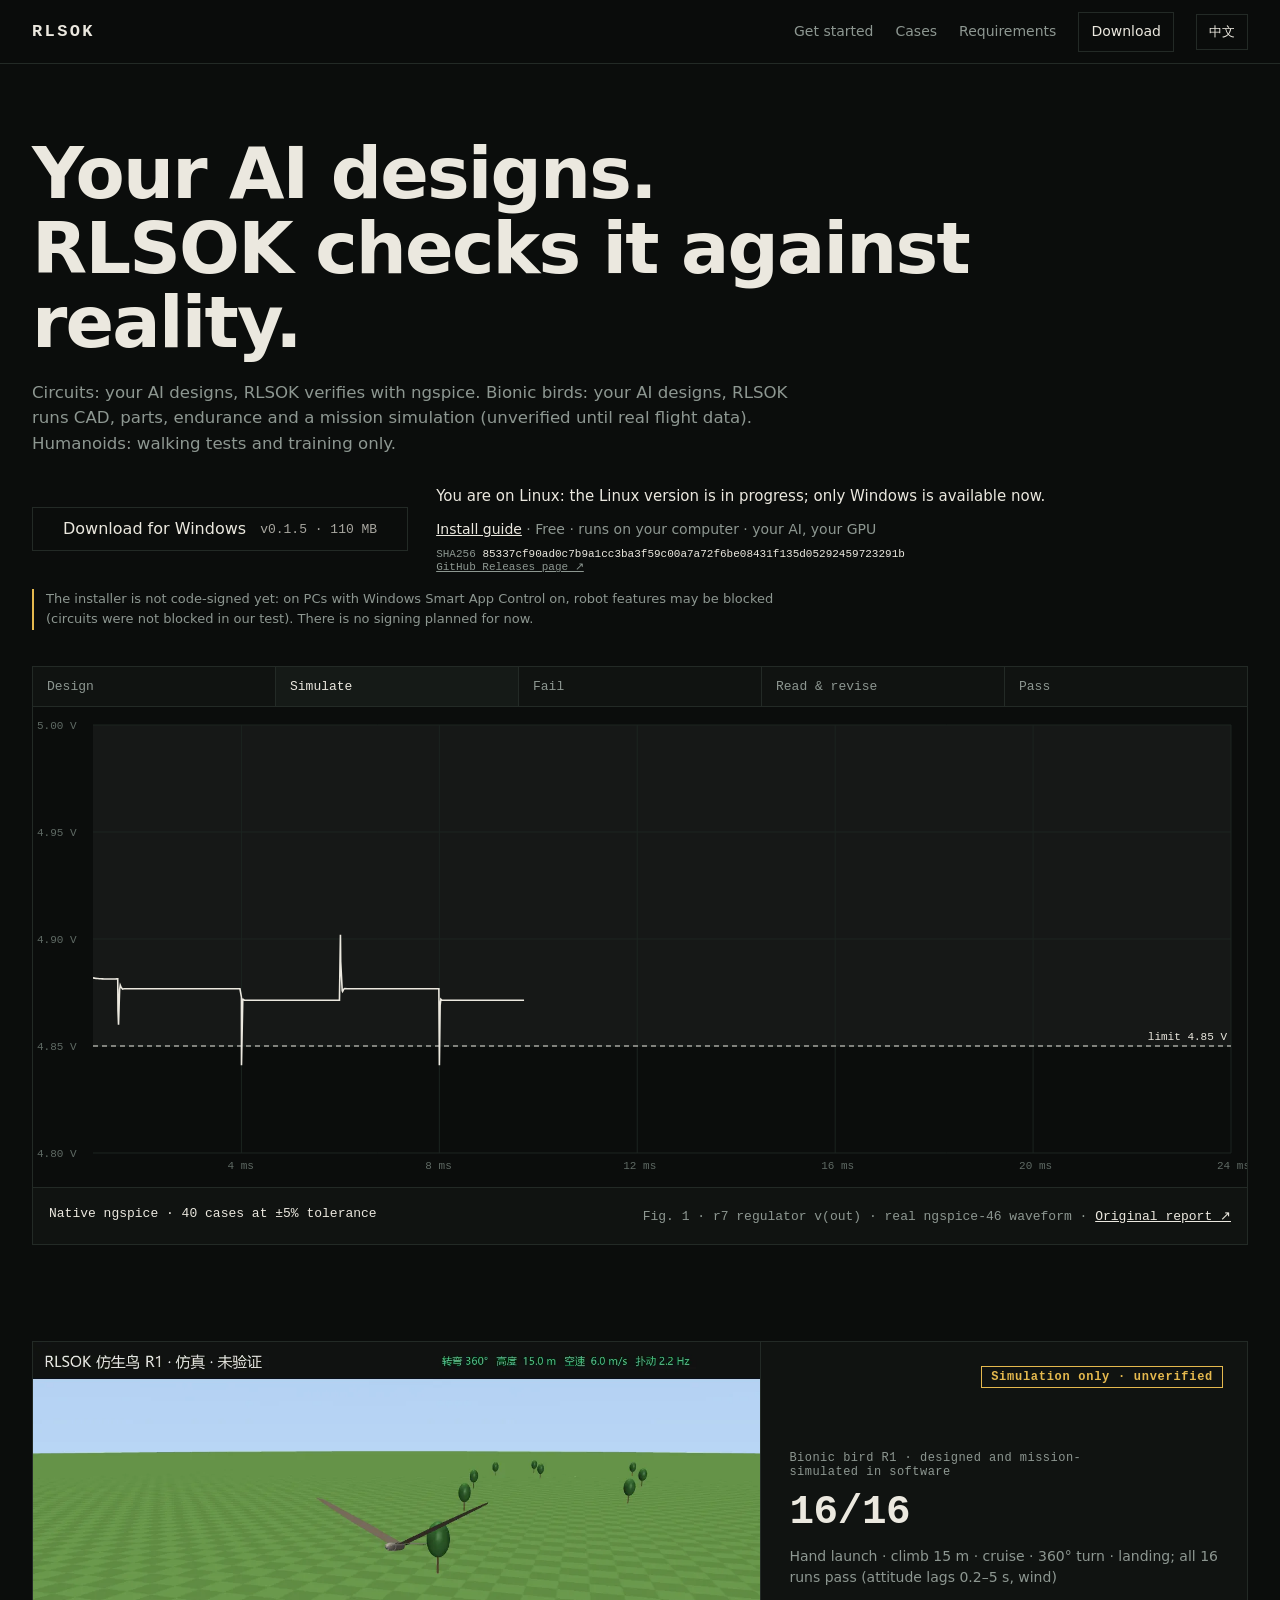
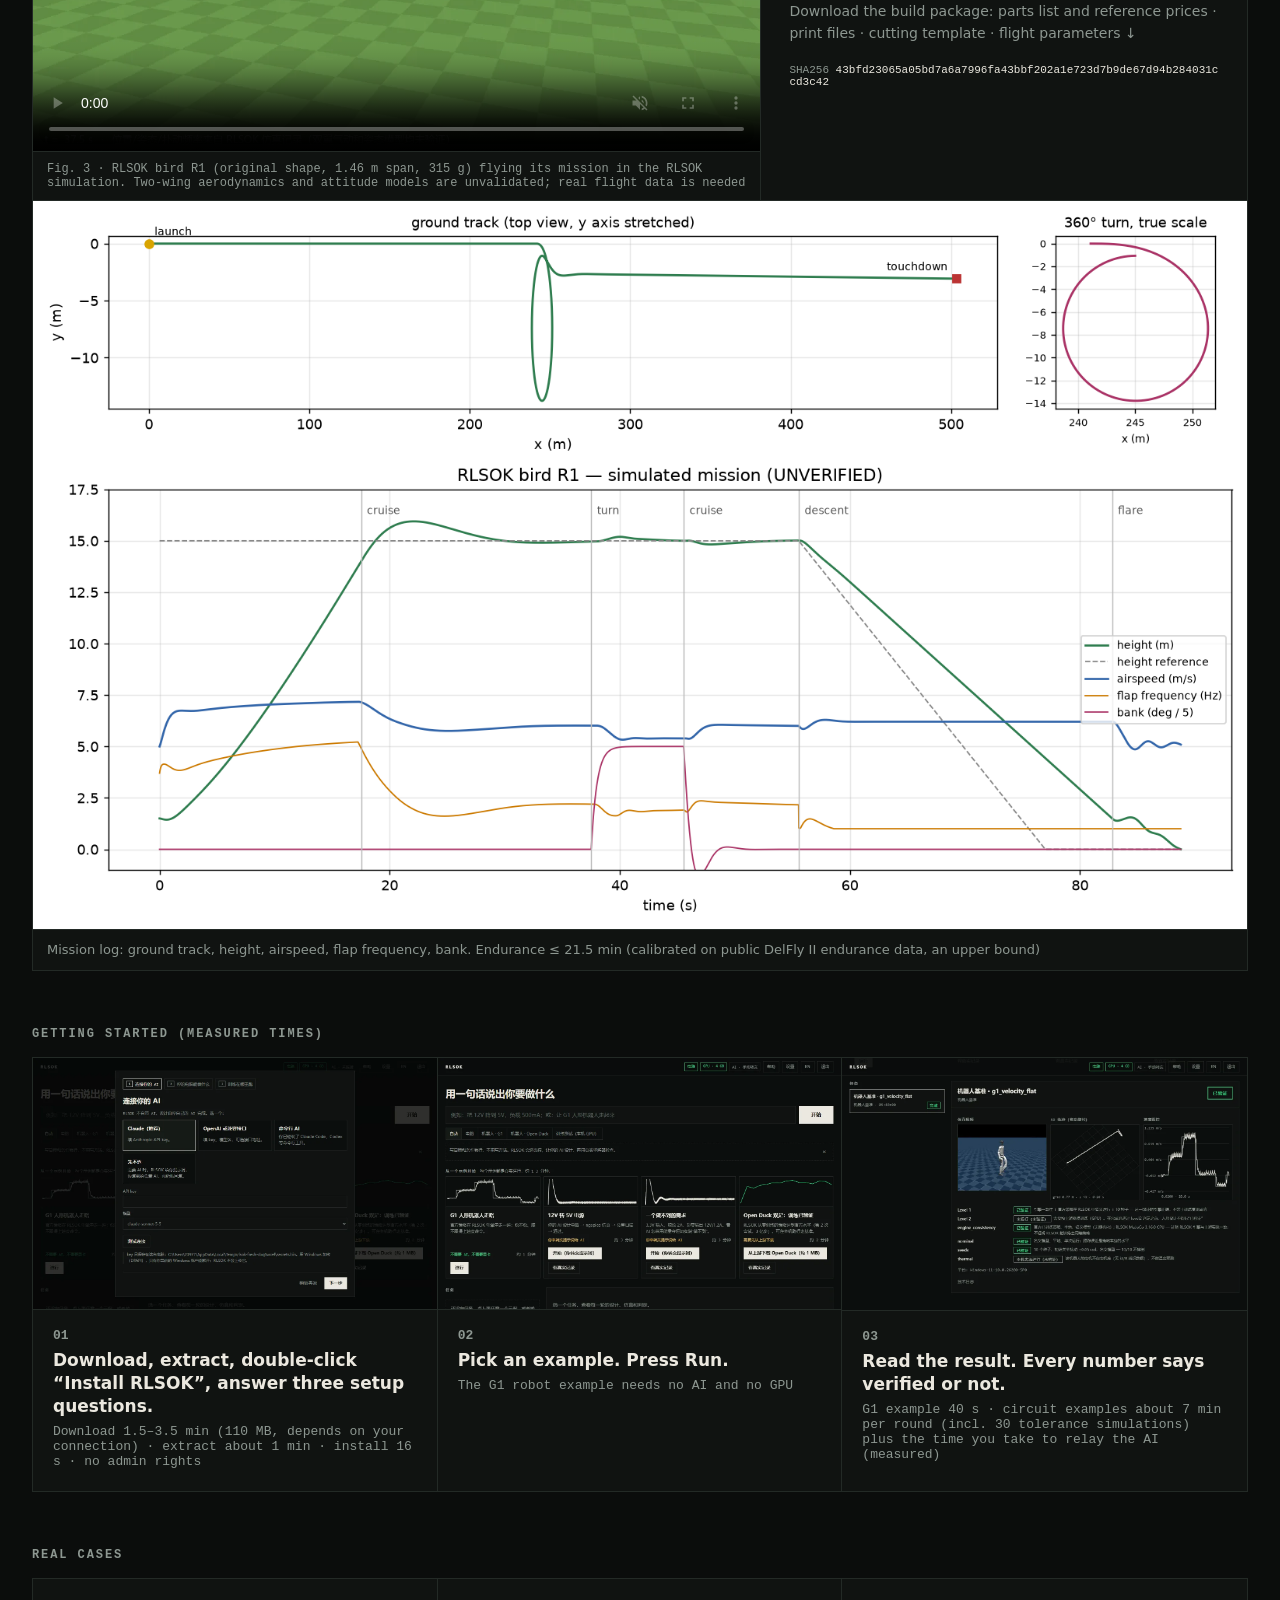
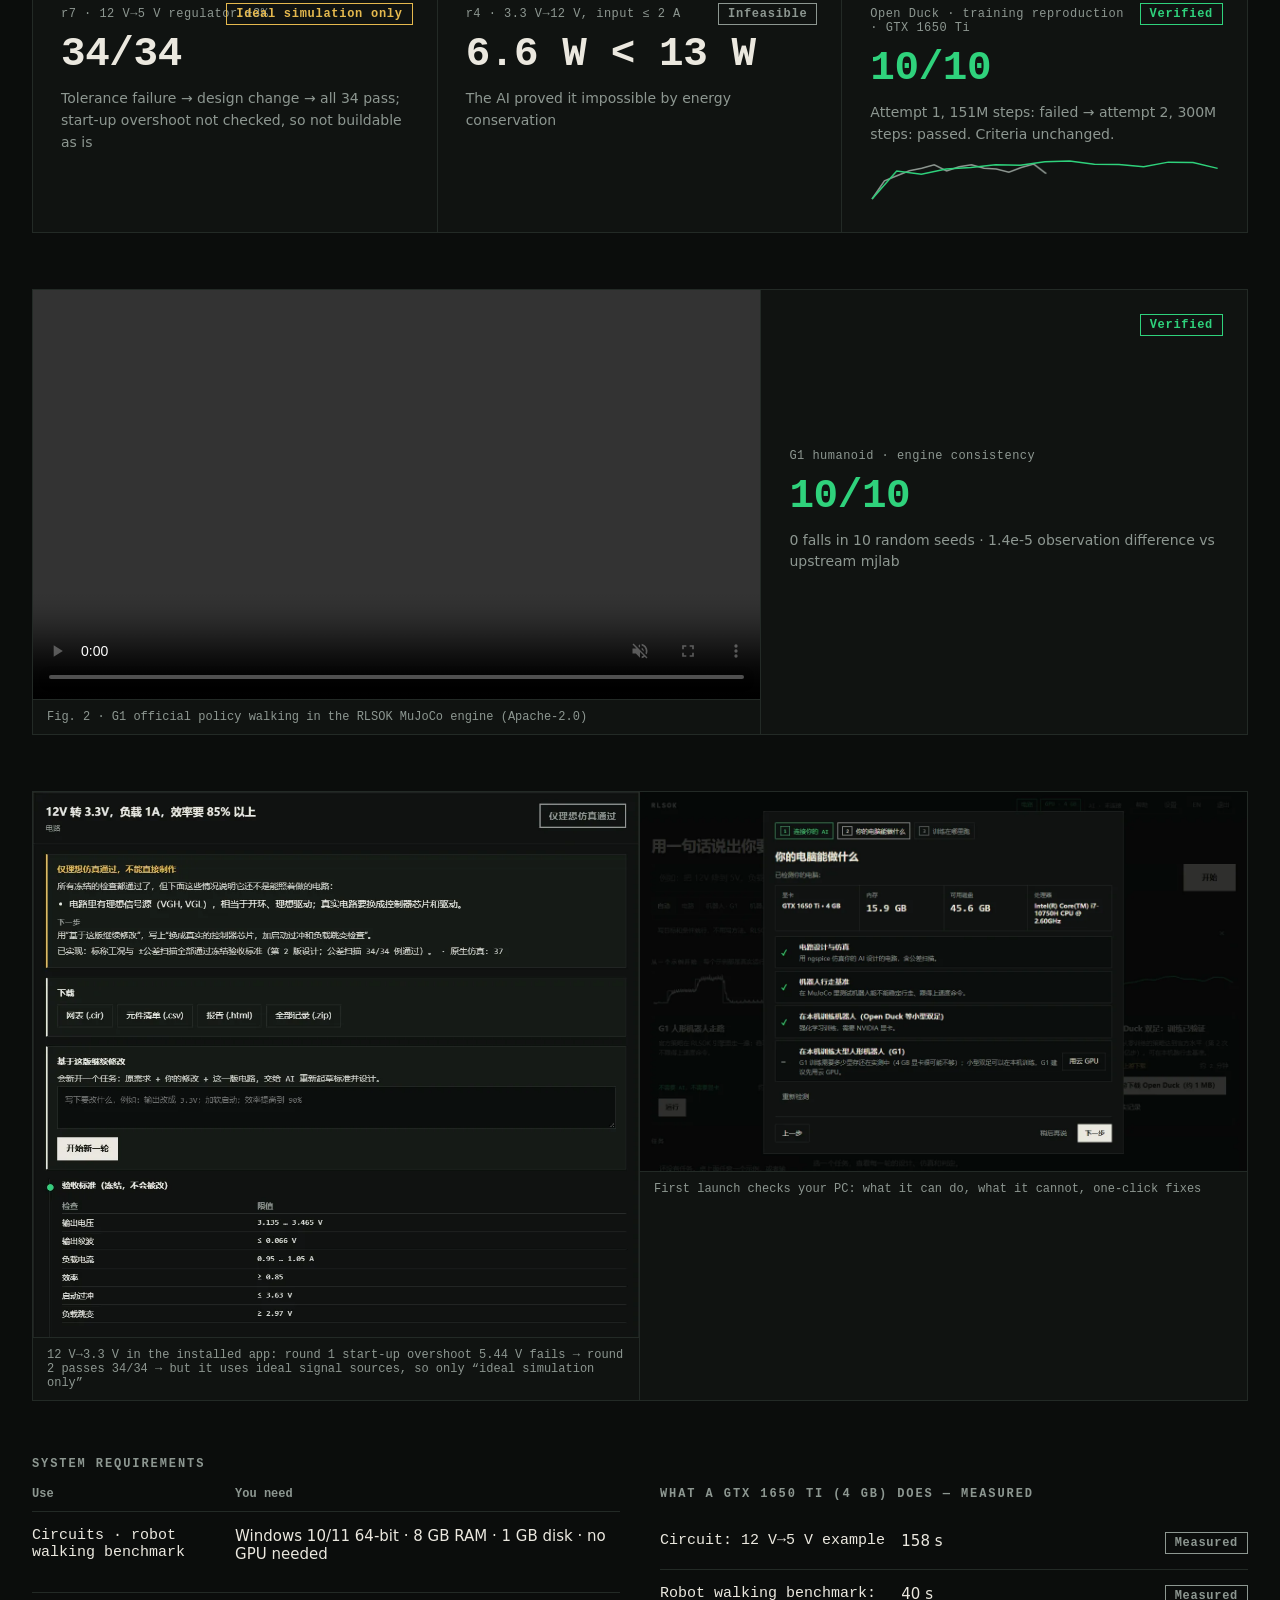
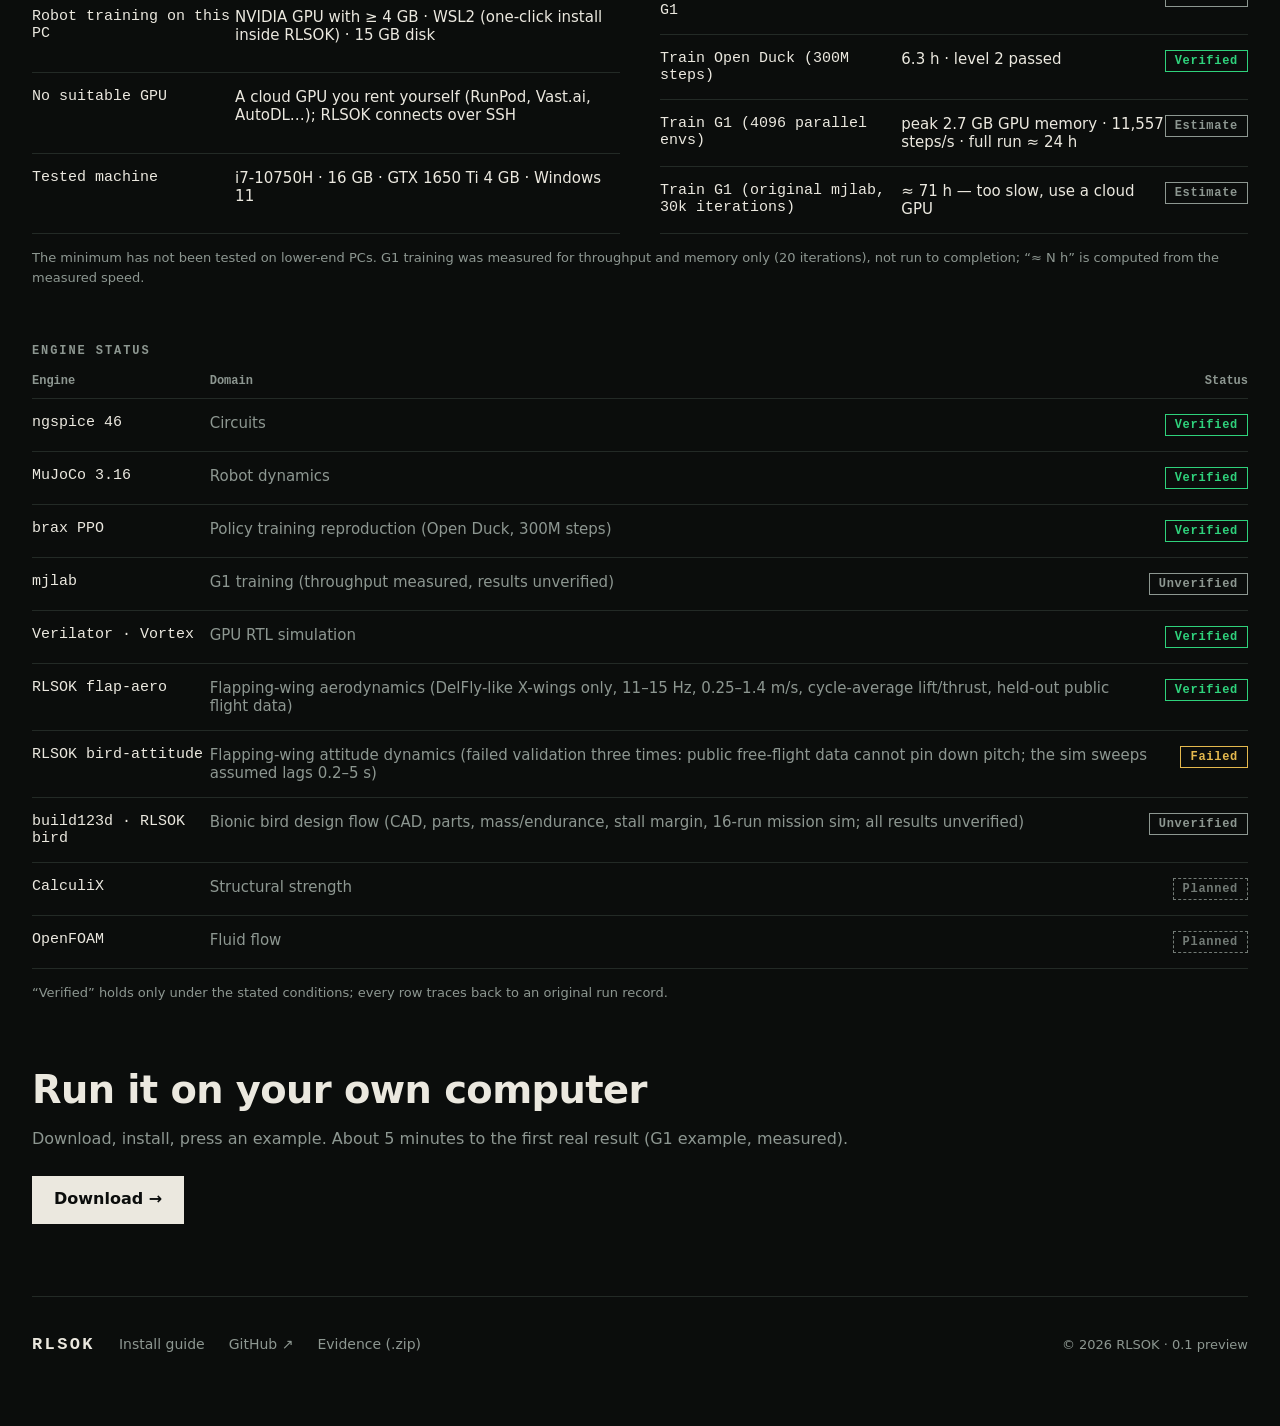
==== site/index.html @ e4caec7e "Website source in site/, GitHub Releases downloads, pull-based deploy (no SSH) - site/: the static r" ====
<!doctype html>
<html lang="en">
<head>
<meta charset="utf-8"><meta name="viewport" content="width=device-width,initial-scale=1">
<title>RLSOK — Your AI designs. RLSOK checks it against reality.</title>
<meta name="description" content="Desktop software: your AI writes the design, RLSOK runs ngspice and MuJoCo on your computer and judges real numbers against frozen criteria. Free download for Windows.">
<meta name="theme-color" content="#0b0d0c"><link rel="canonical" href="https://rlsok.com/">
<meta property="og:title" content="RLSOK"><meta property="og:description" content="Your AI designs. RLSOK checks it against reality."><meta property="og:type" content="website"><meta property="og:url" content="https://rlsok.com/"><meta property="og:image" content="https://rlsok.com/social.svg">
<link rel="icon" href="favicon.svg?v=19345691d2" type="image/svg+xml"><link rel="stylesheet" href="styles.css?v=17ad95bcf0">
<script src="i18n.js?v=6b3f83f8a8" defer></script><script src="scope.js?v=73b29d41f4" defer></script><script src="app.js?v=f3aa625698" defer></script>
</head>
<body>
<a class="skip" href="#main" data-t="skip">Skip to content</a>
<header class="bar">
  <a class="brand" href="./">RLSOK</a>
  <nav aria-label="Main"><a href="#start" data-t="navStart">Get started</a><a href="#cases" data-t="navCases">Cases</a><a href="#req" data-t="navReq">Requirements</a><a class="navdl" href="#download" data-t="navDl">Download</a><button type="button" class="lang" data-lang>中文</button></nav>
</header>
<main id="main">
<section class="hero wrap" id="download">
  <h1 data-th="h1">Your AI designs.<br>RLSOK checks it against reality.</h1>
  <p class="scopesite" data-t="scopeSite"></p>
  <div class="dl">
    <a class="btn dlbtn" id="dl-btn" href="https://github.com/ZqiEE/rlsok-engineering/releases/download/v0.1.5/RLSOK-0.1.5-windows-x64.zip"><span id="dl-label" data-t="dlWin">Download for Windows</span><small id="dl-meta"></small></a>
    <div class="dlside"><p id="dl-os" class="dlos"></p>
      <div class="mob" id="mob" hidden><button type="button" class="btn alt" id="copy-link" data-t="copyLink">Copy download link</button><a class="btn alt" id="mail-link" data-t="mailLink" href="#">Email it to me</a></div>
      <p class="dlmeta"><a href="start.html" data-t="dlHow">Install guide</a> · <span data-t="dlFree">Free · runs on your computer · your AI, your GPU</span></p>
      <p class="sha"><span>SHA256</span> <code data-sha></code><br><a id="rel-page" href="https://github.com/ZqiEE/rlsok-engineering/releases" data-t="relPage">GitHub Releases ↗</a></p></div>
  </div>
  <p class="dlwarn" data-t="unsigned"></p>
  <figure class="scope">
    <ol class="steps" aria-hidden="true"><li data-s="design" data-t="s_design">Design</li><li data-s="simulate" data-t="s_simulate">Simulate</li><li data-s="fail" data-t="s_fail">Fail</li><li data-s="revise" data-t="s_revise">Read &amp; revise</li><li data-s="pass" data-t="s_pass">Pass</li></ol>
    <canvas id="scope" role="img" aria-label="Real ngspice output voltage of run r7: revision 2 drops below the 4.85 V limit in one tolerance case; revision 3 stays inside in all 34 cases."></canvas>
    <figcaption><span id="stage" class="stage" aria-live="off"></span><span class="src"><span data-t="fig1"></span> · <a href="reports/r7.html" data-t="report">Original report ↗</a></span></figcaption>
  </figure>
</section>

<section class="wrap block" id="bird">
  <div class="robot">
    <figure class="video"><video src="media/bird_r1_mission.mp4#t=0.5" poster="media/bird_r1_poster.webp" muted playsinline controls preload="metadata" aria-describedby="fig3"></video><figcaption id="fig3" data-t="fig3"></figcaption></figure>
    <a class="case flat" id="bird-dl" href="https://github.com/ZqiEE/rlsok-engineering/releases/download/bird-r1/RLSOK-bird-R1-build-package.zip"><span class="k" data-t="birdk"></span><b class="big" id="v-bird">16/16</b><span class="d" data-t="bird"></span><span class="tag warn" data-t="birdTag">Simulation only · unverified</span><span class="d" data-t="birdDl"></span><span class="d sha">SHA256 <code data-sha-bird></code></span></a>
  </div>
  <figure class="chart"><img src="media/bird_r1_charts.png?v=271e3384e2" width="1560" height="936" alt="" loading="lazy"><figcaption data-t="fig3b"></figcaption></figure>
</section>

<section id="start" class="wrap block">
  <h2 class="label" data-t="qsT">Up and running in 3 minutes</h2>
  <ol class="quick">
    <li><img src="media/shot-setup.webp?v=00653d30d2" width="1280" height="800" alt="" loading="lazy"><div><span class="n">01</span><b data-t="q1">Double-click “Install RLSOK”. Three setup questions.</b><span class="m" id="q1m" data-t="q1m"></span></div></li>
    <li><img src="media/shot-examples.webp?v=25c362b570" width="1280" height="800" alt="" loading="lazy"><div><span class="n">02</span><b data-t="q2">Pick an example. Press Run.</b><span class="m" data-t="q2m"></span></div></li>
    <li><img src="media/shot-g1.webp?v=9e8ea45a87" width="1280" height="800" alt="" loading="lazy"><div><span class="n">03</span><b data-t="q3">Read the result. Every number says verified or not.</b><span class="m" id="q3m"></span></div></li>
  </ol>
</section>

<section id="cases" class="wrap block">
  <h2 class="label" data-t="casesT">Real cases</h2>
  <div class="cases">
    <a class="case" href="reports/r7.html"><span class="k" data-t="c7k"></span><b class="big" id="v-r7">34/34</b><span class="d" data-t="c7"></span><span class="tag warn" data-t="IDEAL">Ideal only</span></a>
    <a class="case" href="reports/r4.html"><span class="k" data-t="c4k"></span><b class="big" data-t="c4v">6.6 W &lt; 13 W</b><span class="d" data-t="c4"></span><span class="tag" data-t="INFEASIBLE">Infeasible</span></a>
    <a class="case" href="case.html?id=duck_level2"><span class="k" data-t="cdk"></span><b class="big ok" id="v-duck">10/10</b><span class="d" id="v-duck-d"></span><canvas class="spark" id="duck-spark" aria-hidden="true"></canvas><span class="tag ok" data-t="VERIFIED">Verified</span></a>
  </div>
</section>

<section class="wrap block">
  <div class="robot">
    <figure class="video"><video src="media/g1_nominal.mp4#t=0.5" muted playsinline controls preload="metadata" aria-describedby="fig2"></video><figcaption id="fig2" data-t="fig2"></figcaption></figure>
    <a class="case flat" href="case.html?id=g1_level1"><span class="k" data-t="g1k"></span><b class="big ok" id="v-g1">10/10</b><span class="d" data-t="g1"></span><span class="tag ok" data-t="VERIFIED">Verified</span></a>
  </div>
</section>

<section class="wrap block">
  <div class="shot2">
    <figure><img src="media/shot-buck.webp?v=f7593d897e" width="1280" height="800" alt="" loading="lazy"><figcaption data-t="shotBuck"></figcaption></figure>
    <figure><img src="media/shot-pc.webp?v=59a84ed2a2" width="1280" height="800" alt="" loading="lazy"><figcaption data-t="shotPc"></figcaption></figure>
  </div>
</section>

<section id="req" class="wrap block">
  <h2 class="label" data-t="reqT">System requirements</h2>
  <div class="req">
    <table class="eng">
      <thead><tr><th data-t="rUse">Use</th><th data-t="rNeed">You need</th></tr></thead>
      <tbody>
        <tr><td data-t="rBasic">Circuits · robot walking benchmark</td><td data-t="rBasicN"></td></tr>
        <tr><td data-t="rTrain">Robot training on this PC</td><td data-t="rTrainN"></td></tr>
        <tr><td data-t="rCloud">No suitable GPU</td><td data-t="rCloudN"></td></tr>
        <tr><td data-t="rTested">Tested machine</td><td>i7-10750H · 16 GB · GTX 1650 Ti 4 GB · Windows 11</td></tr>
      </tbody>
    </table>
    <div>
      <h3 class="label" data-t="tiT">What a GTX 1650 Ti (4 GB) does — measured</h3>
      <table class="eng ti" id="ti"><tbody></tbody></table>
    </div>
  </div>
  <p class="note" data-t="reqNote"></p>
</section>

<section id="engines" class="wrap block">
  <h2 class="label" data-t="engT">Engine status</h2>
  <table class="eng">
    <thead><tr><th data-t="eEngine">Engine</th><th data-t="eDomain">Domain</th><th data-t="eState">Status</th></tr></thead>
    <tbody>
      <tr><td>ngspice 46</td><td data-t="e_ngspice"></td><td><span class="tag ok" data-t="VERIFIED"></span></td></tr>
      <tr><td>MuJoCo 3.16</td><td data-t="e_mujoco"></td><td><span class="tag ok" data-t="VERIFIED"></span></td></tr>
      <tr><td>brax PPO</td><td data-t="e_train"></td><td><span class="tag ok" data-t="VERIFIED"></span></td></tr>
      <tr><td>mjlab</td><td data-t="e_mjlab"></td><td><span class="tag" data-t="UNVERIFIED"></span></td></tr>
      <tr><td>Verilator · Vortex</td><td data-t="e_rtl"></td><td><span class="tag ok" data-t="VERIFIED"></span></td></tr>
      <tr><td>RLSOK flap-aero</td><td data-t="e_flap"></td><td><span class="tag ok" data-t="VERIFIED"></span></td></tr>
      <tr><td>RLSOK bird-attitude</td><td data-t="e_batt"></td><td><span class="tag warn" data-t="FAILED"></span></td></tr>
      <tr><td>build123d · RLSOK bird</td><td data-t="e_bird"></td><td><span class="tag" data-t="UNVERIFIED"></span></td></tr>
      <tr><td>CalculiX</td><td data-t="e_ccx"></td><td><span class="tag plan" data-t="PLANNED"></span></td></tr>
      <tr><td>OpenFOAM</td><td data-t="e_foam"></td><td><span class="tag plan" data-t="PLANNED"></span></td></tr>
    </tbody>
  </table>
  <p class="note" data-t="eNote"></p>
</section>

<section class="wrap block cta">
  <h2 data-t="ctaT">Run it on your own computer</h2><p data-t="cta"></p><a class="btn" href="#download" data-t="ctaBtn">Download →</a>
</section>
</main>
<footer class="wrap foot"><span class="brand">RLSOK</span><a href="start.html" data-t="dlHow">Install guide</a><a href="https://github.com/ZqiEE/rlsok-engineering">GitHub ↗</a><a href="downloads/rlsok-evidence-preview.zip">Evidence (.zip)</a><span class="muted" data-t="footer"></span></footer>
</body></html>
---- site/styles.css ----
/* RLSOK — instrument style. One signal colour (--signal) marks verified / pass only. */
:root{
  --bg:#0b0d0c;--panel:#101311;--ink:#ebe8df;--muted:#8d9791;--line:#232a26;--signal:#2fd27c;
  --sans:system-ui,-apple-system,"Segoe UI","PingFang SC","Microsoft YaHei",sans-serif;
  --mono:ui-monospace,"Cascadia Mono","SF Mono",Consolas,"PingFang SC","Microsoft YaHei",monospace;
  --scope-bg:#0b0d0c;--scope-grid:#1c2420;--scope-ink:#ebe8df;--scope-muted:#5f6a64;--scope-band:rgba(235,232,223,.05)
}
*{box-sizing:border-box}
html{scroll-padding-top:72px}
body{margin:0;background:var(--bg);color:var(--ink);font:16px/1.55 var(--sans);-webkit-font-smoothing:antialiased}
a{color:inherit}
a:focus-visible,button:focus-visible,video:focus-visible{outline:2px solid var(--ink);outline-offset:3px}
.skip{position:absolute;left:12px;top:-60px;background:var(--ink);color:var(--bg);padding:10px 14px;z-index:9}.skip:focus{top:12px}
.wrap{width:min(1240px,calc(100% - 64px));margin:0 auto}
.muted{color:var(--muted)}

/* bar */
.bar{position:sticky;top:0;z-index:5;display:flex;align-items:center;justify-content:space-between;gap:16px;padding:0 32px;height:64px;background:rgba(11,13,12,.94);border-bottom:1px solid var(--line)}
.brand{font:700 17px var(--mono);letter-spacing:.14em;text-decoration:none;min-height:40px;display:inline-flex;align-items:center}
.bar nav{display:flex;align-items:center;gap:22px;font-size:14px}
.bar nav a{text-decoration:none;color:var(--muted);min-height:40px;display:inline-flex;align-items:center}
.bar nav a:hover{color:var(--ink)}
.lang{font:13px var(--mono);color:var(--ink);background:none;border:1px solid var(--line);min-height:36px;padding:0 12px;cursor:pointer}

/* hero */
.hero{padding:72px 0 40px}
h1{font-size:clamp(36px,5.6vw,80px);line-height:1.04;letter-spacing:-.025em;font-weight:650;margin:0}
.sub{color:var(--muted);font-size:clamp(16px,1.4vw,19px);max-width:44em;margin:22px 0 40px}
.scope{margin:0;border:1px solid var(--line);background:var(--panel)}
#scope{display:block;width:100%;height:clamp(260px,40vw,480px)}
.steps{display:flex;list-style:none;margin:0;padding:0;border-bottom:1px solid var(--line);font:13px var(--mono);overflow-x:auto}
.steps li{flex:1;padding:12px 14px;color:var(--muted);border-right:1px solid var(--line);white-space:nowrap;min-width:max-content}
.steps li:last-child{border-right:0}
.steps li.on{color:var(--ink);background:#151a17}
.steps li.on[data-s=pass]{color:var(--signal)}
.scope figcaption{display:flex;flex-wrap:wrap;gap:8px 16px;align-items:center;justify-content:space-between;padding:12px 16px;border-top:1px solid var(--line);font:13px var(--mono);color:var(--muted)}
.stage{color:var(--ink);min-height:1.5em}
.stage[data-stage=pass]{color:var(--signal)}
.src a{color:var(--ink);display:inline-flex;min-height:32px;align-items:center}

/* blocks */
.block{padding:56px 0 0}
.label{font:600 12px var(--mono);letter-spacing:.16em;text-transform:uppercase;color:var(--muted);margin:0 0 16px}
.cases{display:grid;grid-template-columns:repeat(3,1fr);border:1px solid var(--line)}
.case{position:relative;display:flex;flex-direction:column;gap:12px;padding:28px 28px 30px;text-decoration:none;border-right:1px solid var(--line);min-width:0;background:var(--panel)}
.case:last-child{border-right:0}
.case:hover{background:#151a17}
.k{font:12px var(--mono);color:var(--muted);letter-spacing:.04em;padding-right:84px}
.big{font:600 clamp(30px,3.2vw,46px)/1.05 var(--mono);white-space:nowrap;letter-spacing:-.01em}
.d{color:var(--muted);font-size:14px}
.ok{color:var(--signal)}
.tag{align-self:flex-start;display:inline-block;font:600 12px var(--mono);letter-spacing:.06em;padding:3px 9px;border:1px solid var(--muted);color:var(--muted);white-space:nowrap}
.tag.ok{border-color:var(--signal);color:var(--signal)}
.tag.plan{border-style:dashed;opacity:.8}
.case .tag{position:absolute;top:24px;right:24px}

.robot{display:grid;grid-template-columns:1.5fr 1fr;border:1px solid var(--line)}
.video{margin:0;border-right:1px solid var(--line);background:#000}
.video video{display:block;width:100%;aspect-ratio:16/9;object-fit:cover;object-position:50% 80%}
.video figcaption{font:12px var(--mono);color:var(--muted);padding:10px 14px;background:var(--panel);border-top:1px solid var(--line)}
.case.flat{border:0;justify-content:center}

.eng{width:100%;border-collapse:collapse;font:15px var(--mono)}
.eng th{font:600 12px var(--mono);color:var(--muted);text-align:left;padding:0 0 10px;border-bottom:1px solid var(--line)}
.eng td{padding:15px 0;border-bottom:1px solid var(--line)}
.eng td:nth-child(2){color:var(--muted);font-family:var(--sans)}
.eng th:last-child,.eng td:last-child{text-align:right}
.note{color:var(--muted);font-size:13px;margin:14px 0 0}

.cta{padding-bottom:72px}
.cta h2{font-size:clamp(26px,3vw,40px);margin:0 0 8px;font-weight:600;letter-spacing:-.015em}
.cta p{color:var(--muted);margin:0 0 24px}
.btn{display:inline-flex;align-items:center;min-height:48px;padding:0 22px;background:var(--ink);color:var(--bg);text-decoration:none;font-weight:600}
.btn:hover{background:#fff}
.foot{display:flex;flex-wrap:wrap;align-items:center;gap:12px 24px;padding:28px 0 40px;border-top:1px solid var(--line);font-size:14px}
.foot a{color:var(--muted);text-decoration:none;min-height:36px;display:inline-flex;align-items:center}
.foot .muted{margin-left:auto;font-size:13px}

/* inner pages (case / start / legacy) */
.page{padding:48px 0 80px;max-width:900px}
.page h1{font-size:clamp(28px,4vw,50px)}
.page .lead{color:var(--muted);margin:14px 0 28px}
.back{display:inline-flex;min-height:40px;align-items:center;color:var(--muted);text-decoration:none;font:13px var(--mono)}
.kv{display:grid;grid-template-columns:repeat(auto-fit,minmax(180px,1fr));border-left:1px solid var(--line);border-top:1px solid var(--line);margin:24px 0}
.kv div{padding:18px 20px;border-right:1px solid var(--line);border-bottom:1px solid var(--line);background:var(--panel);font-size:13px;color:var(--muted)}
.kv b{display:block;font:600 24px var(--mono);margin-top:6px;white-space:nowrap;color:var(--ink)}
.tblwrap{overflow-x:auto}
.tbl{width:100%;border-collapse:collapse;font:14px var(--mono);margin:12px 0 28px}
.tbl th{color:var(--muted);font-weight:600;text-align:left;padding:8px 12px 8px 0;border-bottom:1px solid var(--line);white-space:nowrap}
.tbl td{padding:12px 12px 12px 0;border-bottom:1px solid var(--line);vertical-align:top}
.round{border:1px solid var(--line);background:var(--panel);padding:18px 20px;margin:12px 0}
.round h3{font:600 15px var(--mono);margin:0 0 10px;display:flex;gap:12px;align-items:center;flex-wrap:wrap}
.round .lbl{font:12px var(--mono);color:var(--muted);margin:12px 0 0}
.quote{font-size:14px;color:#c9c6bd;border-left:2px solid var(--line);padding-left:14px;margin:6px 0;white-space:pre-wrap;overflow-wrap:anywhere}
.srcline{font:12px var(--mono);color:var(--muted);overflow-wrap:anywhere;margin-top:28px}
.page h2{font:600 12px var(--mono);letter-spacing:.16em;text-transform:uppercase;color:var(--muted);margin:36px 0 10px}
.howto{counter-reset:s;list-style:none;padding:0;margin:28px 0;border:1px solid var(--line)}
.howto li{counter-increment:s;padding:22px 22px 22px 70px;position:relative;border-bottom:1px solid var(--line);background:var(--panel)}
.howto li:last-child{border-bottom:0}
.howto li:before{content:counter(s,decimal-leading-zero);position:absolute;left:22px;top:24px;font:600 14px var(--mono);color:var(--muted)}
.howto b{display:block;font-size:18px;margin-bottom:4px}.howto span{color:var(--muted)}
pre{background:var(--panel);border:1px solid var(--line);padding:16px;overflow-x:auto;font:13px/1.7 var(--mono);white-space:pre-wrap;word-break:break-word}
details summary{cursor:pointer;min-height:40px;display:flex;align-items:center;color:var(--muted);font:13px var(--mono)}

@media (max-width:820px){
  .wrap{width:calc(100% - 32px)}
  .bar{padding:0 16px;height:56px}
  .bar nav{gap:14px}
  .bar nav a[href="#engines"],.bar nav a[href^="https"]{display:none}
  .hero{padding:40px 0 24px}
  .sub{margin:16px 0 28px}
  .cases,.robot{grid-template-columns:1fr}
  .case{border-right:0;border-bottom:1px solid var(--line)}
  .case:last-child{border-bottom:0}
  .video{border-right:0;border-bottom:1px solid var(--line)}
  .eng td:nth-child(2),.eng th:nth-child(2){display:none}
  .steps li{padding:10px;font-size:12px}
  .foot .muted{margin-left:0;width:100%}
}
@media (prefers-reduced-motion:reduce){*{transition:none!important;scroll-behavior:auto!important}}

/* download + get started (2026-10-21) */
.hero h1{margin-bottom:32px}
.dl{display:flex;flex-wrap:wrap;align-items:center;gap:16px 28px;margin:0 0 40px}
.dlbtn{min-height:64px;padding:0 30px;font-size:19px;gap:14px}
.dlbtn small{font:500 13px var(--mono);opacity:.7}
.dlbtn.alt{background:none;color:var(--ink);border:1px solid var(--ink)}
.dlside p{margin:0}
.dlos{font-size:15px}
.dlmeta{color:var(--muted);font-size:14px;margin-top:4px!important}
.dlmeta a{color:var(--ink)}
.bar nav a.navdl{color:var(--ink);border:1px solid var(--line);padding:0 12px}
.quick{list-style:none;margin:0;padding:0;display:grid;grid-template-columns:repeat(3,1fr);border:1px solid var(--line)}
.quick li{border-right:1px solid var(--line);background:var(--panel);min-width:0;display:flex;flex-direction:column}
.quick li:last-child{border-right:0}
.quick img{display:block;width:100%;height:auto;aspect-ratio:16/10;object-fit:cover;object-position:50% 0;border-bottom:1px solid var(--line)}
.quick div{padding:18px 20px 22px;display:flex;flex-direction:column;gap:6px}
.quick .n{font:600 13px var(--mono);color:var(--muted)}
.quick b{font-size:17px;font-weight:600;line-height:1.35}
.quick .m{font:13px var(--mono);color:var(--muted)}
.spark{display:block;width:100%;height:44px}
.spark.big{height:160px;border:1px solid var(--line);background:var(--panel);margin:12px 0 8px}
.shot2{display:grid;grid-template-columns:1fr 1fr;border:1px solid var(--line)}
.shot2 figure{margin:0;border-right:1px solid var(--line);background:var(--panel)}
.shot2 figure:last-child{border-right:0}
.shot2 img{display:block;width:100%;height:auto}
.shot2 figcaption{font:12px var(--mono);color:var(--muted);padding:10px 14px;border-top:1px solid var(--line)}
.req{display:grid;grid-template-columns:1fr 1fr;gap:40px}
.req .eng td:nth-child(2){color:var(--ink)}
.req .eng th:last-child,.req .eng td:last-child{text-align:left}
.req .ti td:last-child{text-align:right}
.req h3.label{margin-top:0}
.eng td{vertical-align:top}
@media (max-width:820px){
  .bar nav a[href="#cases"],.bar nav a[href="#req"]{display:none}
  .dlbtn{width:100%;justify-content:center}
  .quick,.shot2,.req{grid-template-columns:1fr}
  .quick li,.shot2 figure{border-right:0;border-bottom:1px solid var(--line)}
  .quick li:last-child,.shot2 figure:last-child{border-bottom:0}
  .req{gap:28px}
  .req .eng td:nth-child(2),.req .eng th:nth-child(2){display:table-cell}
  .req .eng{font-size:13px}
}
.guideimg{display:block;width:100%;height:auto;margin-top:14px;border:1px solid var(--line)}
.dlmeta a{display:inline-flex;min-height:36px;align-items:center}

/* 2026-10-21: honest scope, unsigned notice, phone visitors */
.scopesite{color:var(--muted);font-size:clamp(15px,1.3vw,18px);max-width:46em;margin:-12px 0 28px}
.dlwarn{color:var(--muted);font-size:13px;border-left:2px solid #e5b94e;padding-left:12px;margin:-24px 0 36px;max-width:60em}
.mob{display:flex;gap:10px;flex-wrap:wrap;margin:10px 0}
.mob[hidden]{display:none}
.btn.alt{background:none;color:var(--ink);border:1px solid var(--line);min-height:44px;font:inherit;cursor:pointer}

.tag.warn{border-color:#e5b94e;color:#e5b94e}
.stage[data-stage=pass]{color:#e5b94e}
.chart{margin:0;border:1px solid var(--line);border-top:0;background:#fff}.chart img{display:block;width:100%;height:auto}.chart figcaption{padding:10px 14px;font-size:13px;color:var(--muted);background:var(--panel);border-top:1px solid var(--line)}
.sha{font:11px var(--mono);color:var(--muted);word-break:break-all;margin:8px 0 0}.sha code{font:inherit;color:var(--ink)}
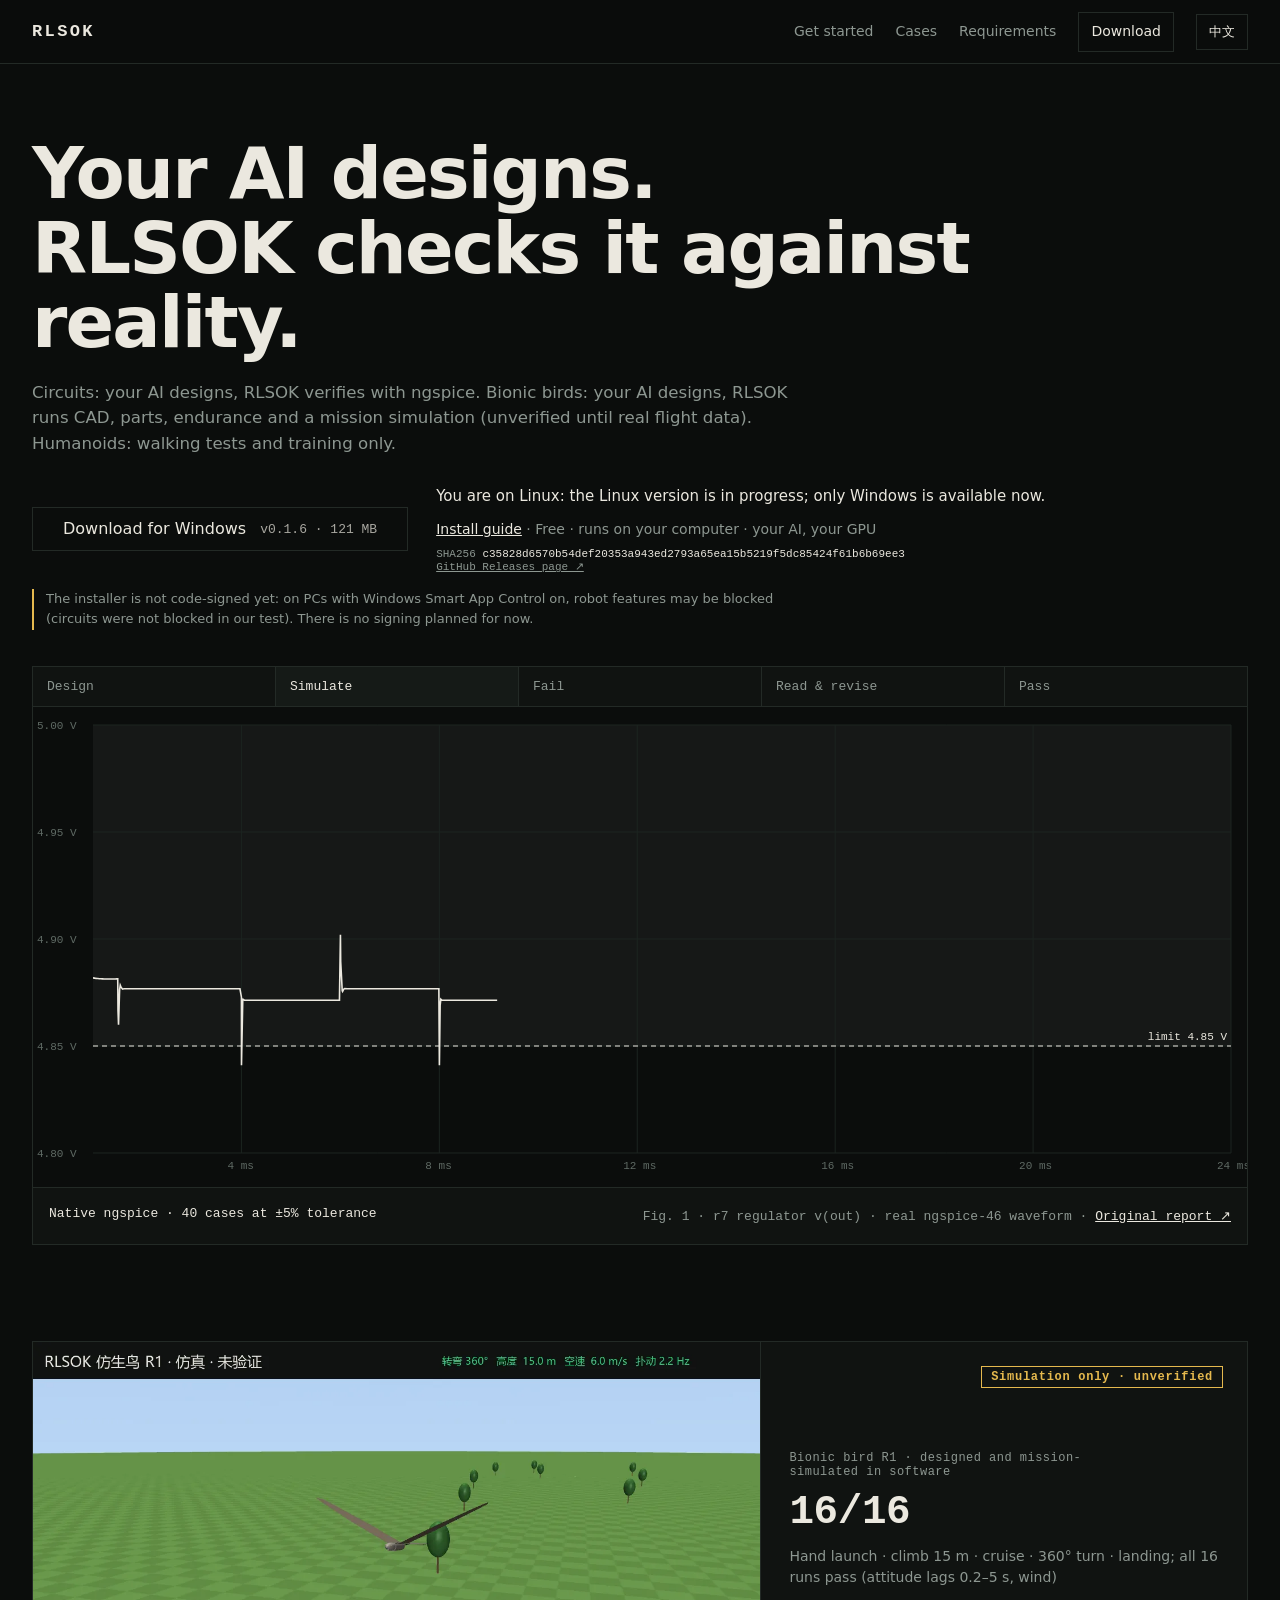
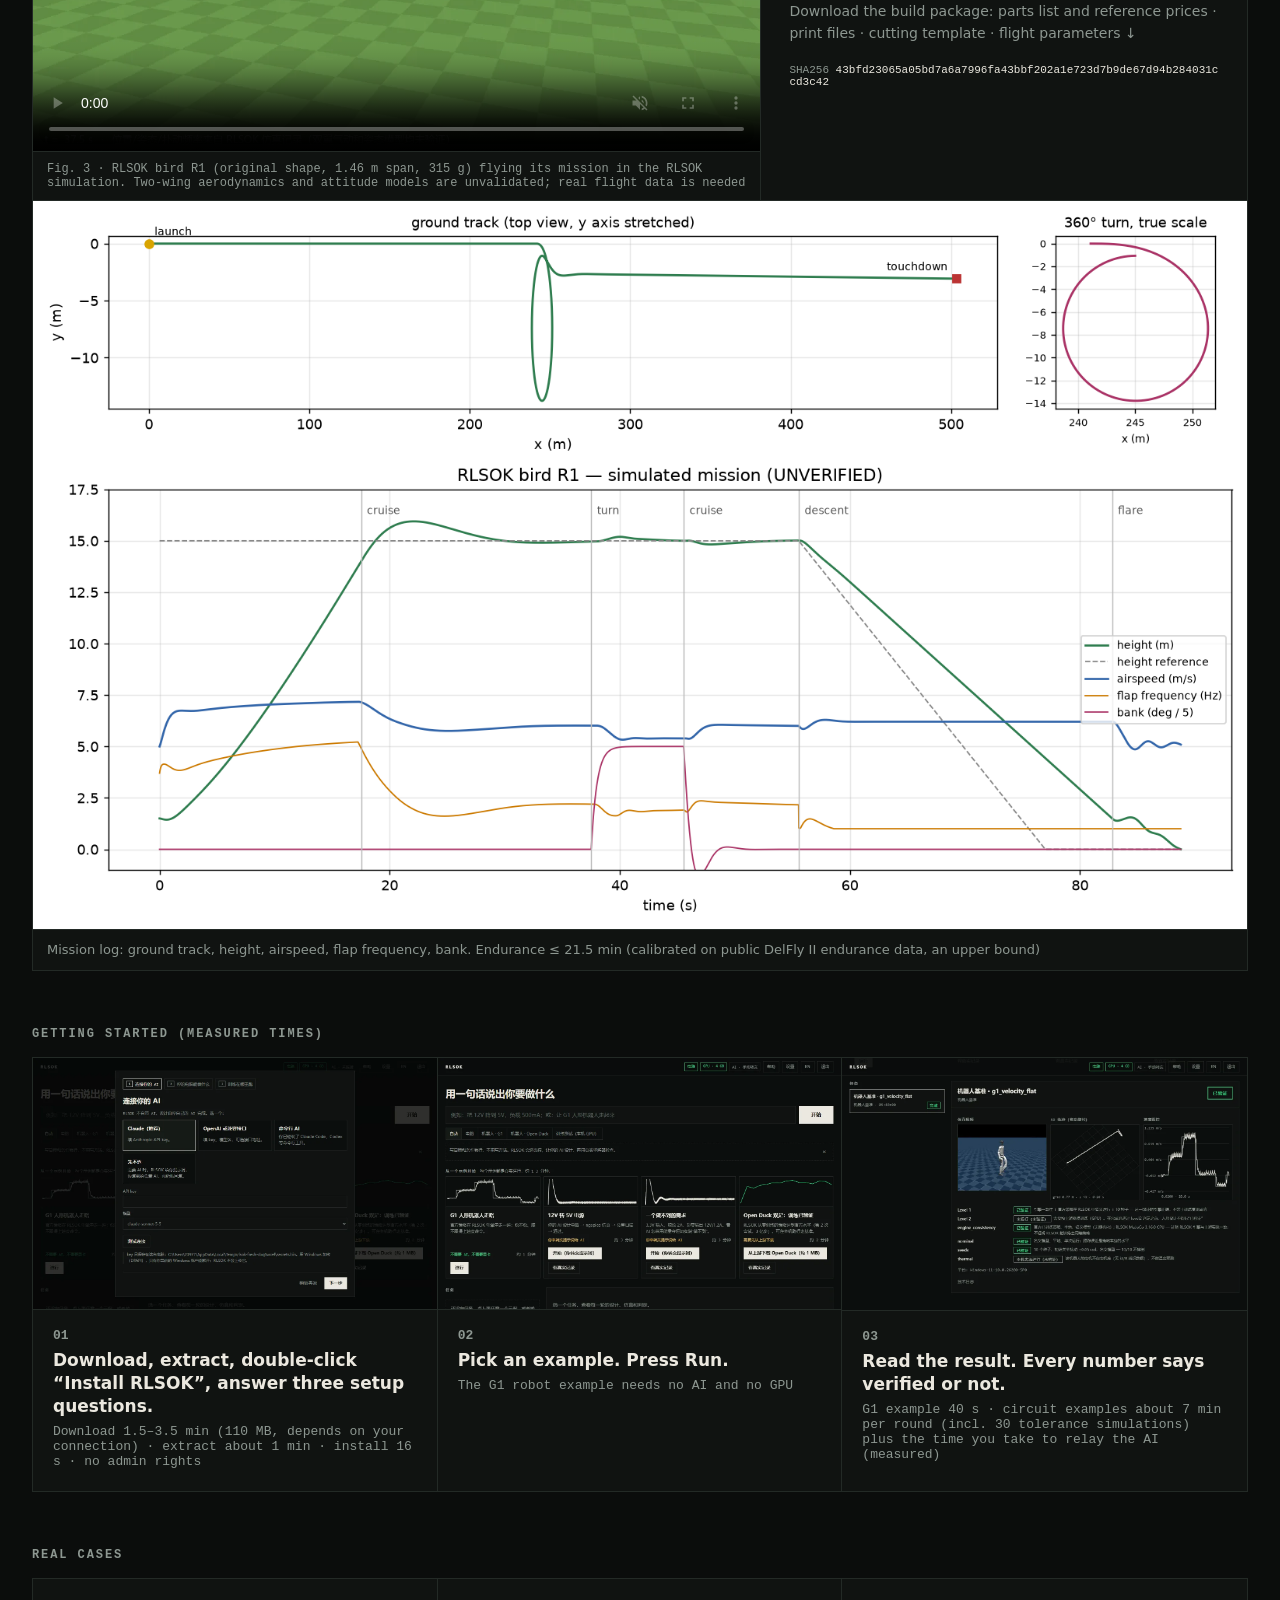
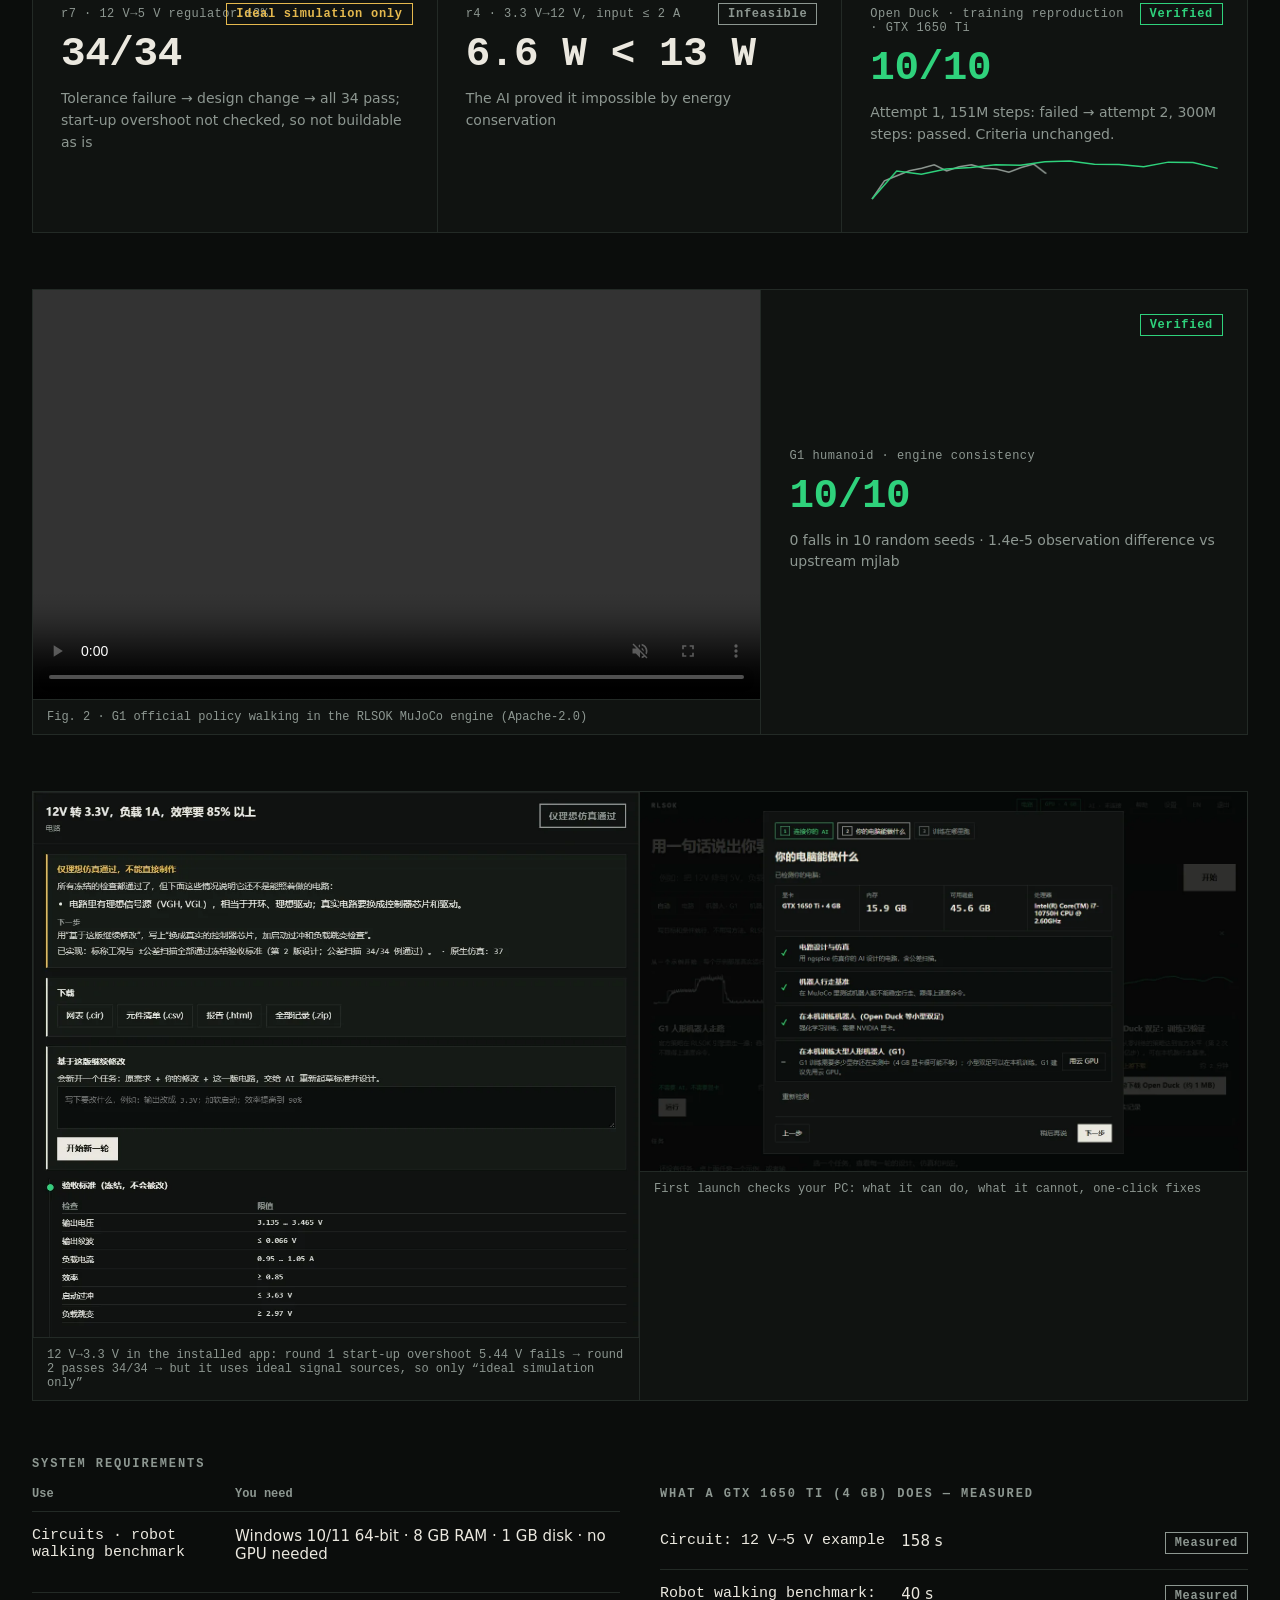
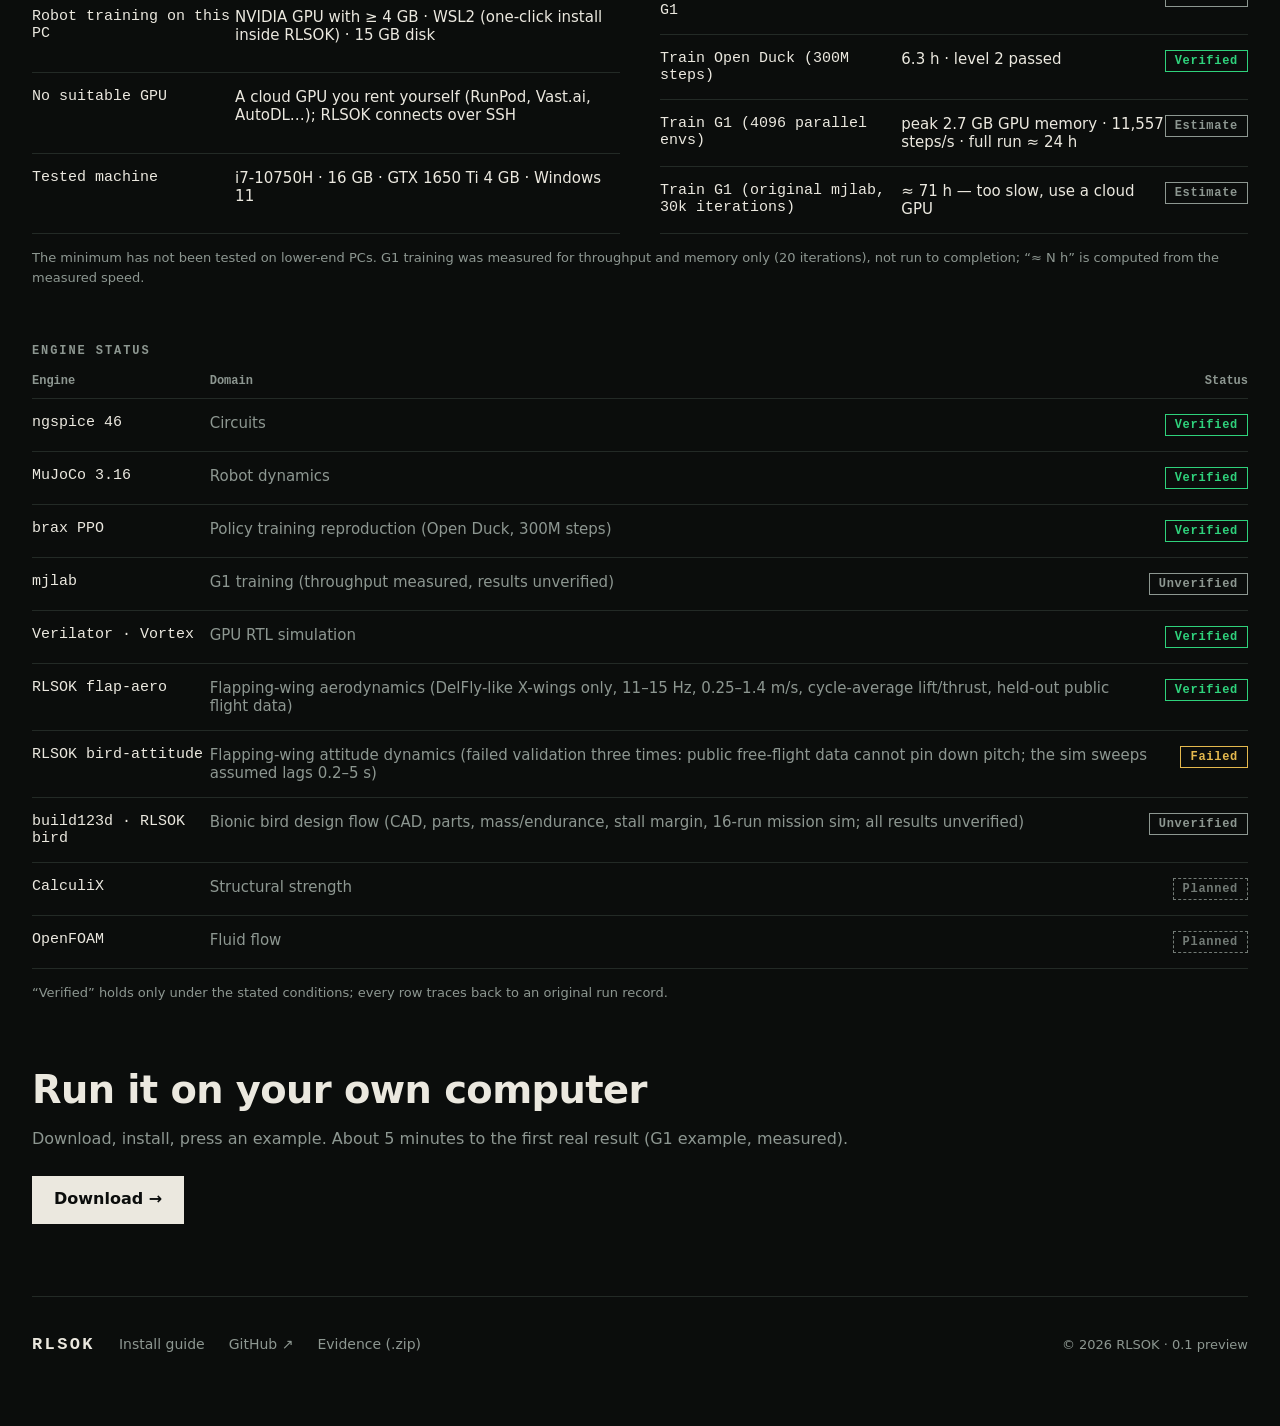
==== commit 4b67e669: "site: download RLSOK 0.1.6 (console simulation viewer)" ====
--- a/site/index.html
+++ b/site/index.html
@@ -20,7 +20,7 @@
   <h1 data-th="h1">Your AI designs.<br>RLSOK checks it against reality.</h1>
   <p class="scopesite" data-t="scopeSite"></p>
   <div class="dl">
-    <a class="btn dlbtn" id="dl-btn" href="https://github.com/ZqiEE/rlsok-engineering/releases/download/v0.1.5/RLSOK-0.1.5-windows-x64.zip"><span id="dl-label" data-t="dlWin">Download for Windows</span><small id="dl-meta"></small></a>
+    <a class="btn dlbtn" id="dl-btn" href="https://github.com/ZqiEE/rlsok-engineering/releases/download/v0.1.6/RLSOK-0.1.6-windows-x64.zip"><span id="dl-label" data-t="dlWin">Download for Windows</span><small id="dl-meta"></small></a>
     <div class="dlside"><p id="dl-os" class="dlos"></p>
       <div class="mob" id="mob" hidden><button type="button" class="btn alt" id="copy-link" data-t="copyLink">Copy download link</button><a class="btn alt" id="mail-link" data-t="mailLink" href="#">Email it to me</a></div>
       <p class="dlmeta"><a href="start.html" data-t="dlHow">Install guide</a> · <span data-t="dlFree">Free · runs on your computer · your AI, your GPU</span></p>
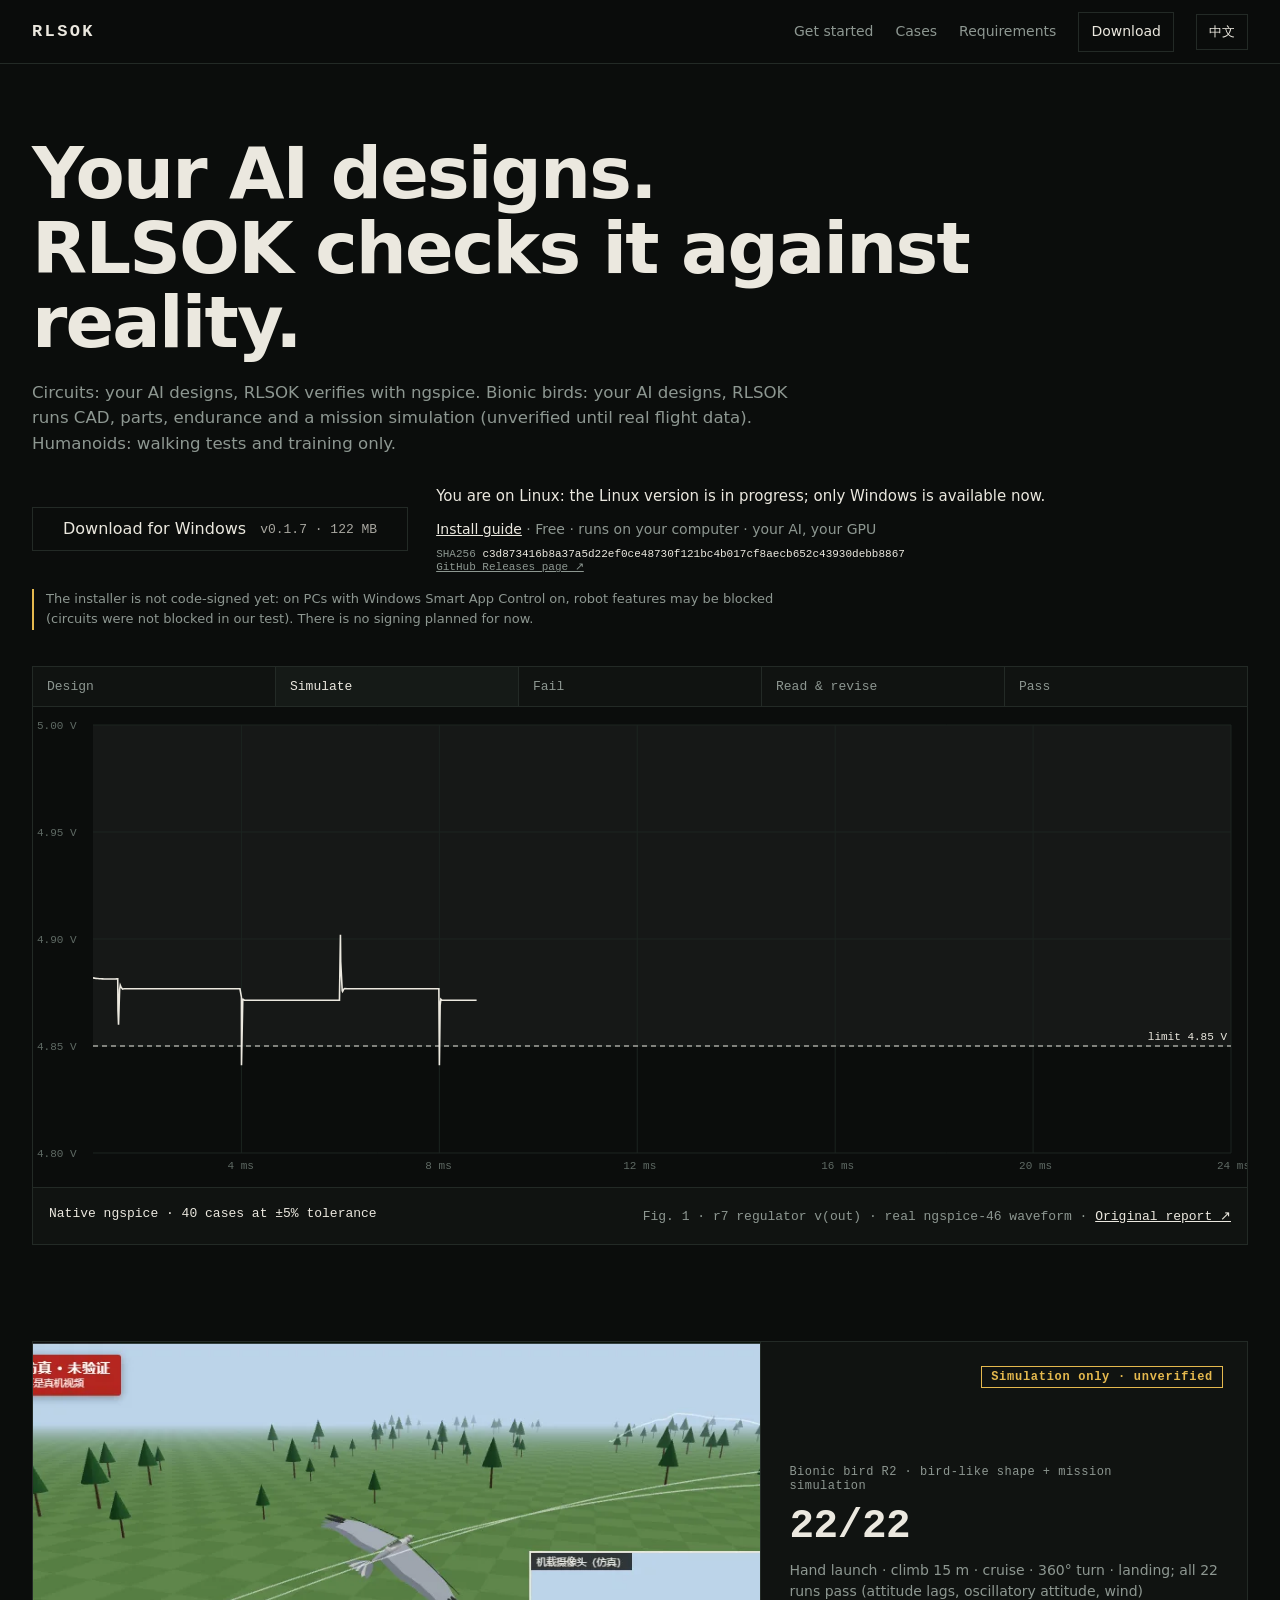
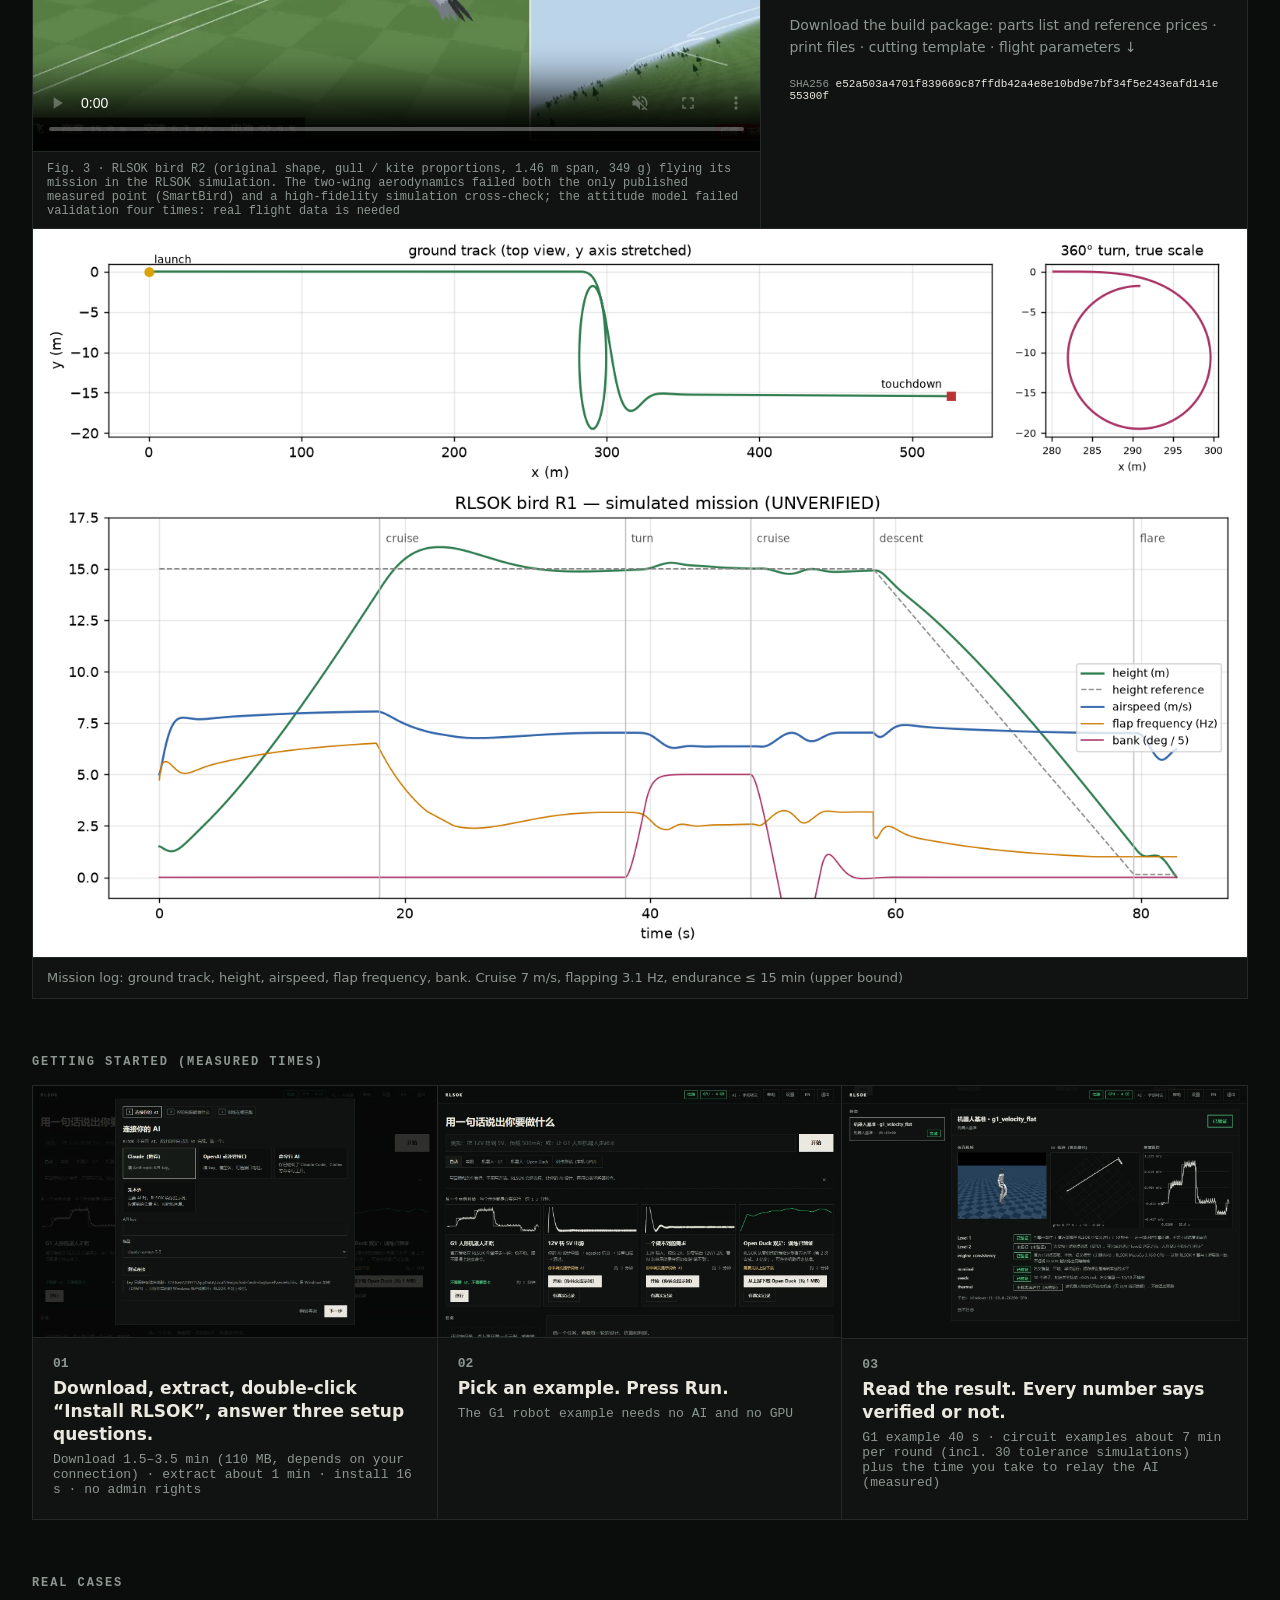
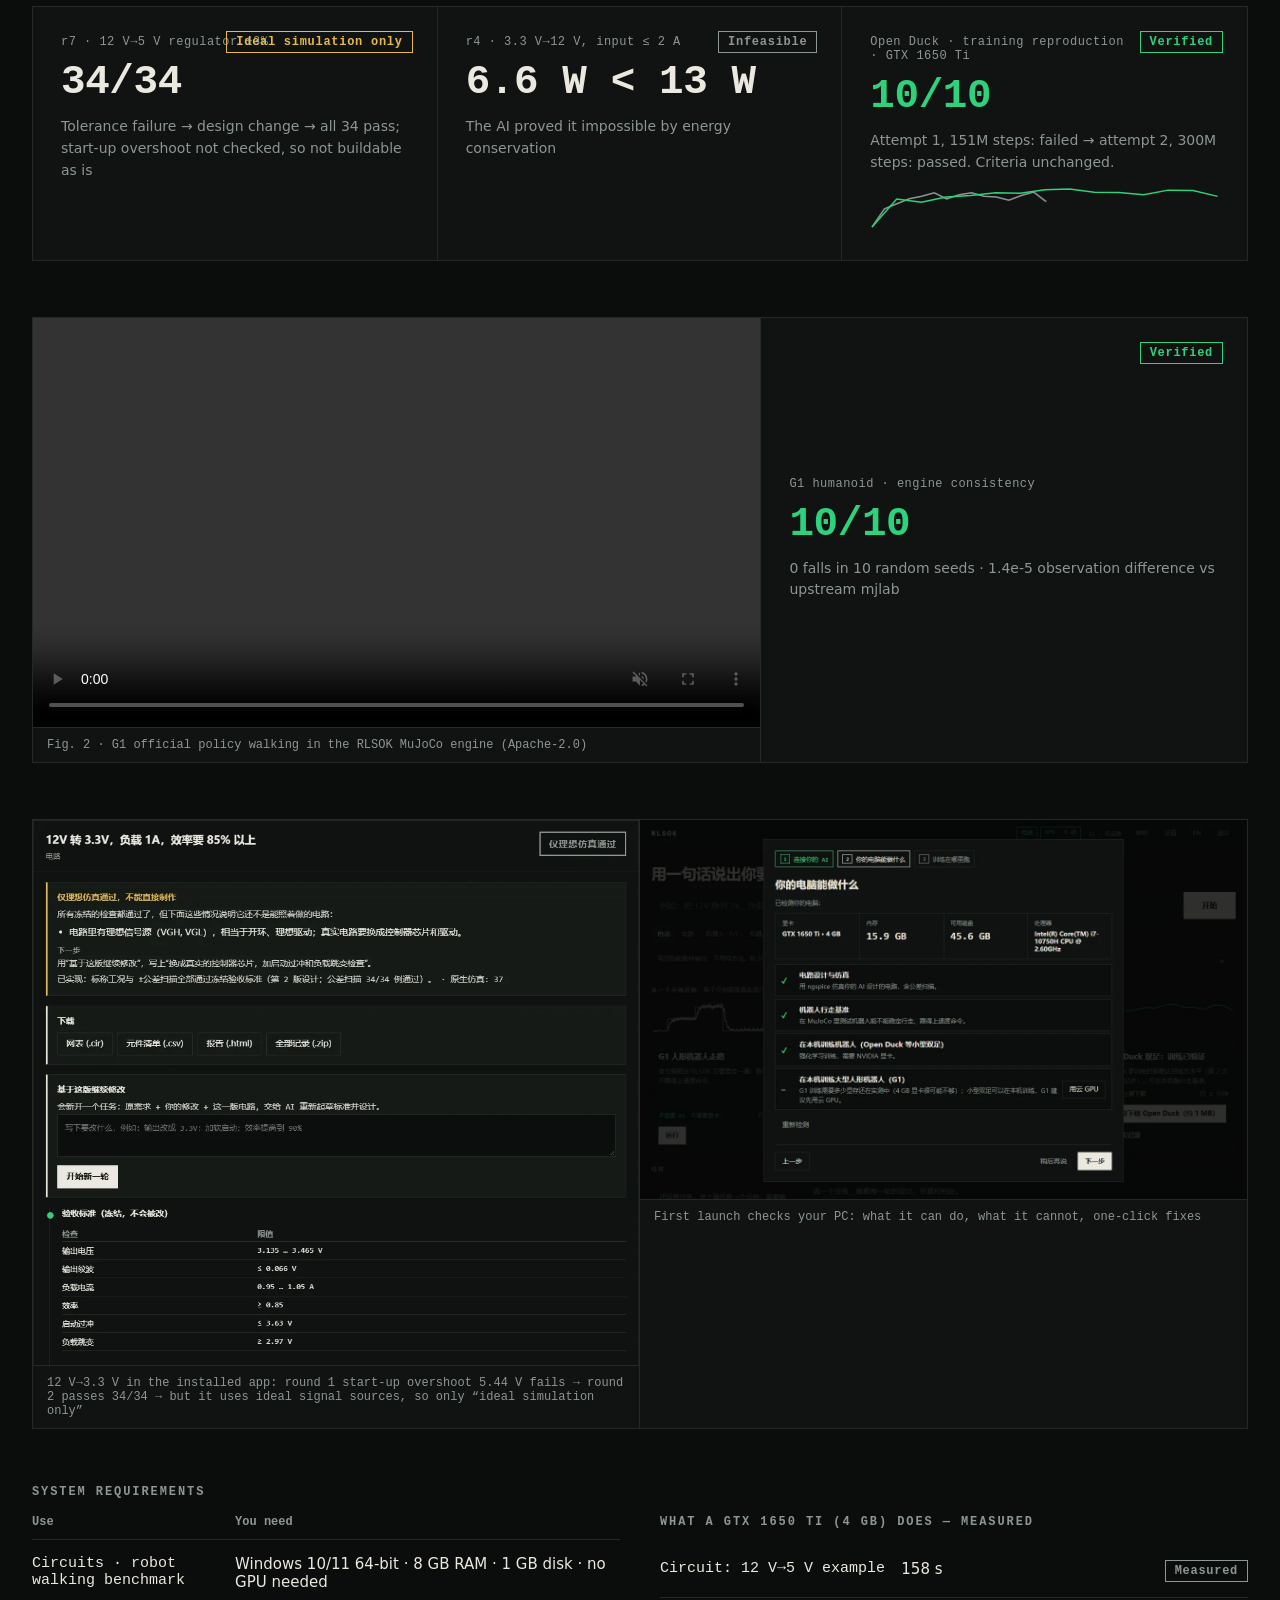
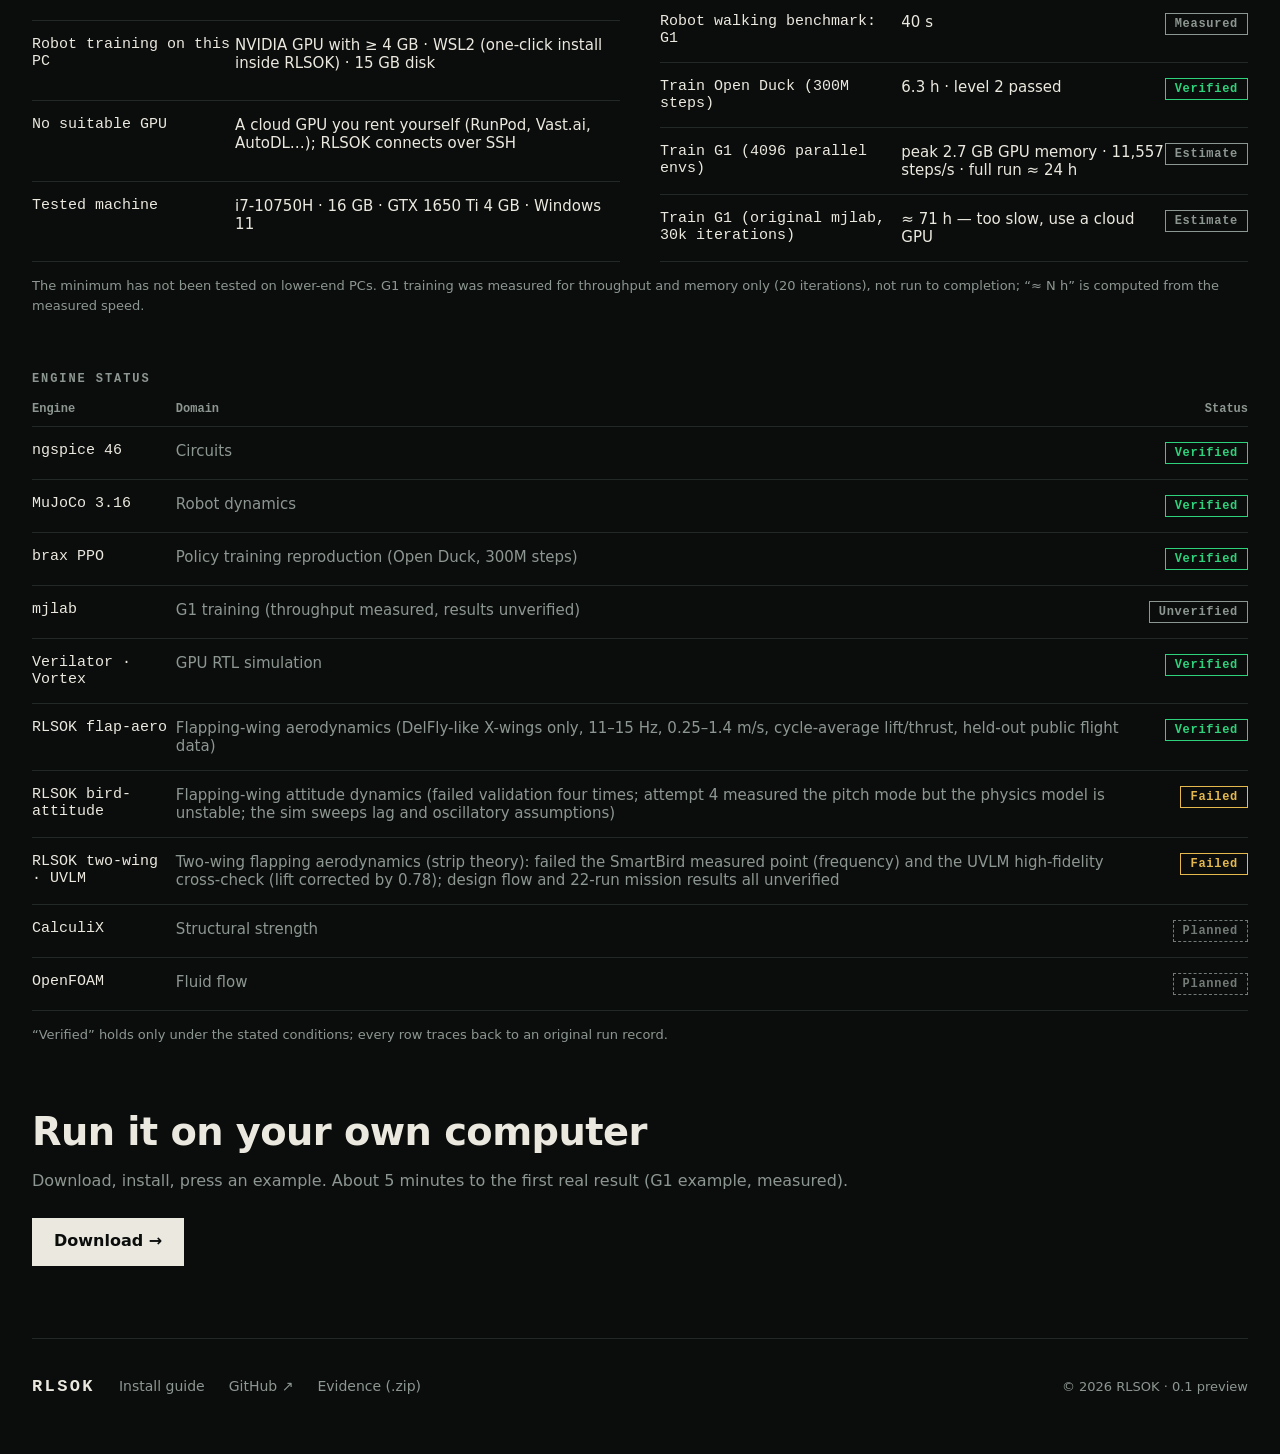
==== commit d764fd5c: "site: bird R2 (bird-like shape, 22-run mission), engine status update, RLSOK 0.1.7" ====
--- a/site/index.html
+++ b/site/index.html
@@ -7,7 +7,7 @@
 <meta name="theme-color" content="#0b0d0c"><link rel="canonical" href="https://rlsok.com/">
 <meta property="og:title" content="RLSOK"><meta property="og:description" content="Your AI designs. RLSOK checks it against reality."><meta property="og:type" content="website"><meta property="og:url" content="https://rlsok.com/"><meta property="og:image" content="https://rlsok.com/social.svg">
 <link rel="icon" href="favicon.svg?v=19345691d2" type="image/svg+xml"><link rel="stylesheet" href="styles.css?v=17ad95bcf0">
-<script src="i18n.js?v=6b3f83f8a8" defer></script><script src="scope.js?v=73b29d41f4" defer></script><script src="app.js?v=f3aa625698" defer></script>
+<script src="i18n.js?v=71c5c1f2c2" defer></script><script src="scope.js?v=73b29d41f4" defer></script><script src="app.js?v=f3aa625698" defer></script>
 </head>
 <body>
 <a class="skip" href="#main" data-t="skip">Skip to content</a>
@@ -20,7 +20,7 @@
   <h1 data-th="h1">Your AI designs.<br>RLSOK checks it against reality.</h1>
   <p class="scopesite" data-t="scopeSite"></p>
   <div class="dl">
-    <a class="btn dlbtn" id="dl-btn" href="https://github.com/ZqiEE/rlsok-engineering/releases/download/v0.1.6/RLSOK-0.1.6-windows-x64.zip"><span id="dl-label" data-t="dlWin">Download for Windows</span><small id="dl-meta"></small></a>
+    <a class="btn dlbtn" id="dl-btn" href="https://github.com/ZqiEE/rlsok-engineering/releases/download/v0.1.7/RLSOK-0.1.7-windows-x64.zip"><span id="dl-label" data-t="dlWin">Download for Windows</span><small id="dl-meta"></small></a>
     <div class="dlside"><p id="dl-os" class="dlos"></p>
       <div class="mob" id="mob" hidden><button type="button" class="btn alt" id="copy-link" data-t="copyLink">Copy download link</button><a class="btn alt" id="mail-link" data-t="mailLink" href="#">Email it to me</a></div>
       <p class="dlmeta"><a href="start.html" data-t="dlHow">Install guide</a> · <span data-t="dlFree">Free · runs on your computer · your AI, your GPU</span></p>
@@ -36,10 +36,10 @@
 
 <section class="wrap block" id="bird">
   <div class="robot">
-    <figure class="video"><video src="media/bird_r1_mission.mp4#t=0.5" poster="media/bird_r1_poster.webp" muted playsinline controls preload="metadata" aria-describedby="fig3"></video><figcaption id="fig3" data-t="fig3"></figcaption></figure>
-    <a class="case flat" id="bird-dl" href="https://github.com/ZqiEE/rlsok-engineering/releases/download/bird-r1/RLSOK-bird-R1-build-package.zip"><span class="k" data-t="birdk"></span><b class="big" id="v-bird">16/16</b><span class="d" data-t="bird"></span><span class="tag warn" data-t="birdTag">Simulation only · unverified</span><span class="d" data-t="birdDl"></span><span class="d sha">SHA256 <code data-sha-bird></code></span></a>
+    <figure class="video"><video src="media/bird_r2_mission.mp4#t=0.5" poster="media/bird_r2_poster.webp" muted playsinline controls preload="metadata" aria-describedby="fig3"></video><figcaption id="fig3" data-t="fig3"></figcaption></figure>
+    <a class="case flat" id="bird-dl" href="https://github.com/ZqiEE/rlsok-engineering/releases/download/bird-r2/RLSOK-bird-R2-build-package.zip"><span class="k" data-t="birdk"></span><b class="big" id="v-bird">22/22</b><span class="d" data-t="bird"></span><span class="tag warn" data-t="birdTag">Simulation only · unverified</span><span class="d" data-t="birdDl"></span><span class="d sha">SHA256 <code data-sha-bird></code></span></a>
   </div>
-  <figure class="chart"><img src="media/bird_r1_charts.png?v=271e3384e2" width="1560" height="936" alt="" loading="lazy"><figcaption data-t="fig3b"></figcaption></figure>
+  <figure class="chart"><img src="media/bird_r2_charts.png?v=b23cded96b" width="1560" height="936" alt="" loading="lazy"><figcaption data-t="fig3b"></figcaption></figure>
 </section>
 
 <section id="start" class="wrap block">
@@ -106,7 +106,7 @@
       <tr><td>Verilator · Vortex</td><td data-t="e_rtl"></td><td><span class="tag ok" data-t="VERIFIED"></span></td></tr>
       <tr><td>RLSOK flap-aero</td><td data-t="e_flap"></td><td><span class="tag ok" data-t="VERIFIED"></span></td></tr>
       <tr><td>RLSOK bird-attitude</td><td data-t="e_batt"></td><td><span class="tag warn" data-t="FAILED"></span></td></tr>
-      <tr><td>build123d · RLSOK bird</td><td data-t="e_bird"></td><td><span class="tag" data-t="UNVERIFIED"></span></td></tr>
+      <tr><td>RLSOK two-wing · UVLM</td><td data-t="e_bird"></td><td><span class="tag warn" data-t="FAILED"></span></td></tr>
       <tr><td>CalculiX</td><td data-t="e_ccx"></td><td><span class="tag plan" data-t="PLANNED"></span></td></tr>
       <tr><td>OpenFOAM</td><td data-t="e_foam"></td><td><span class="tag plan" data-t="PLANNED"></span></td></tr>
     </tbody>
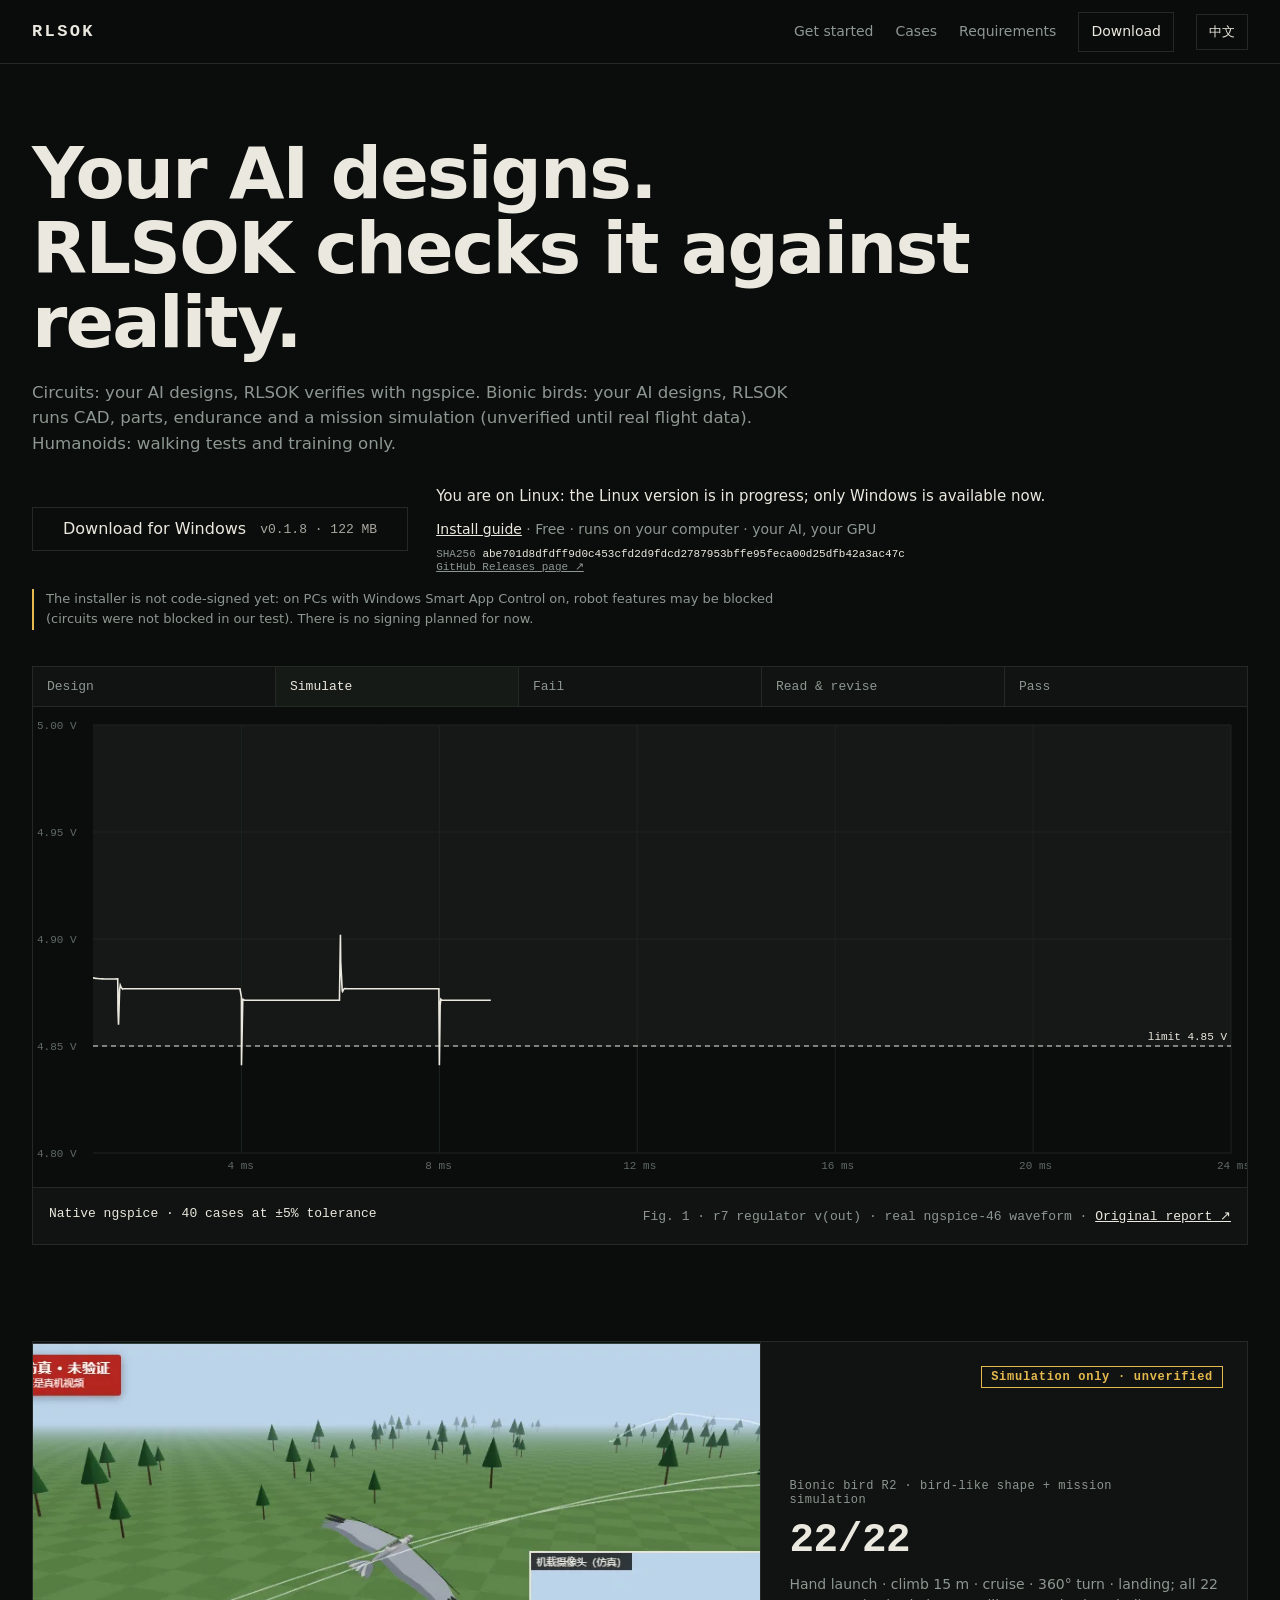
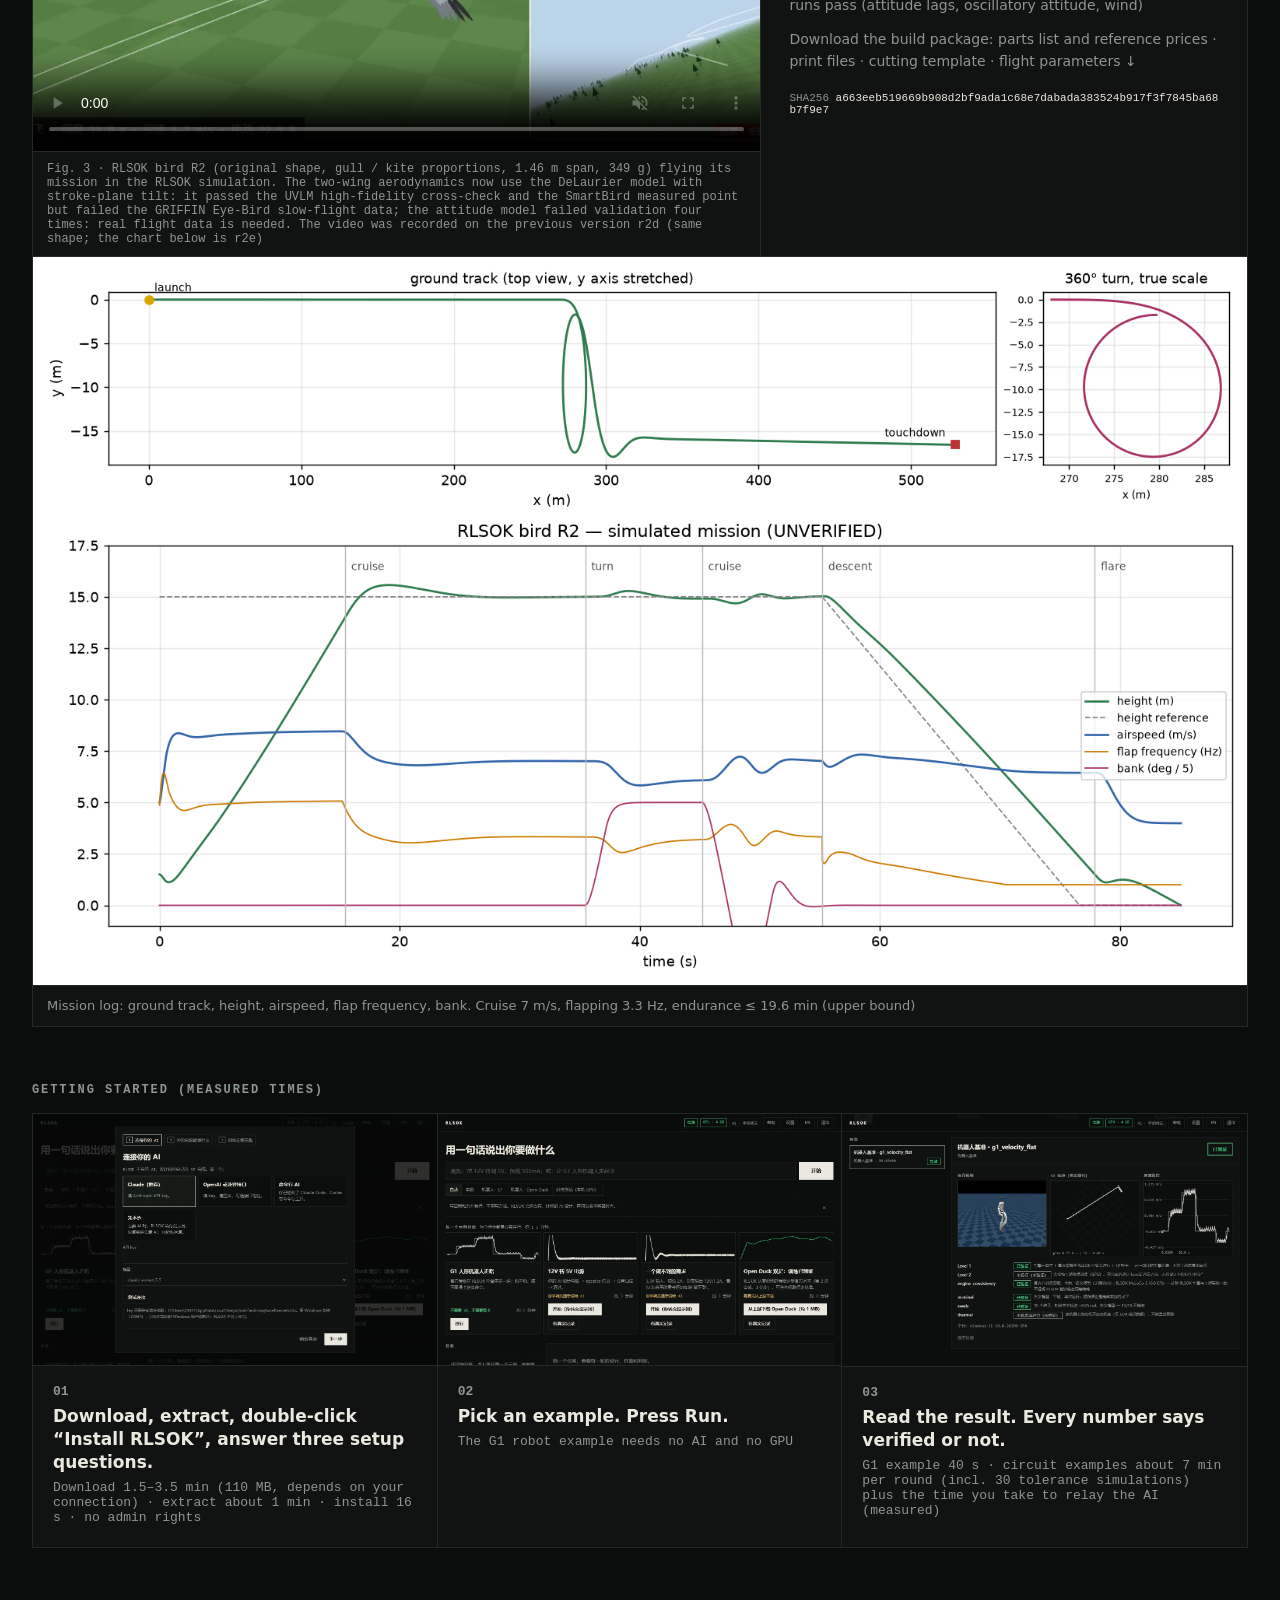
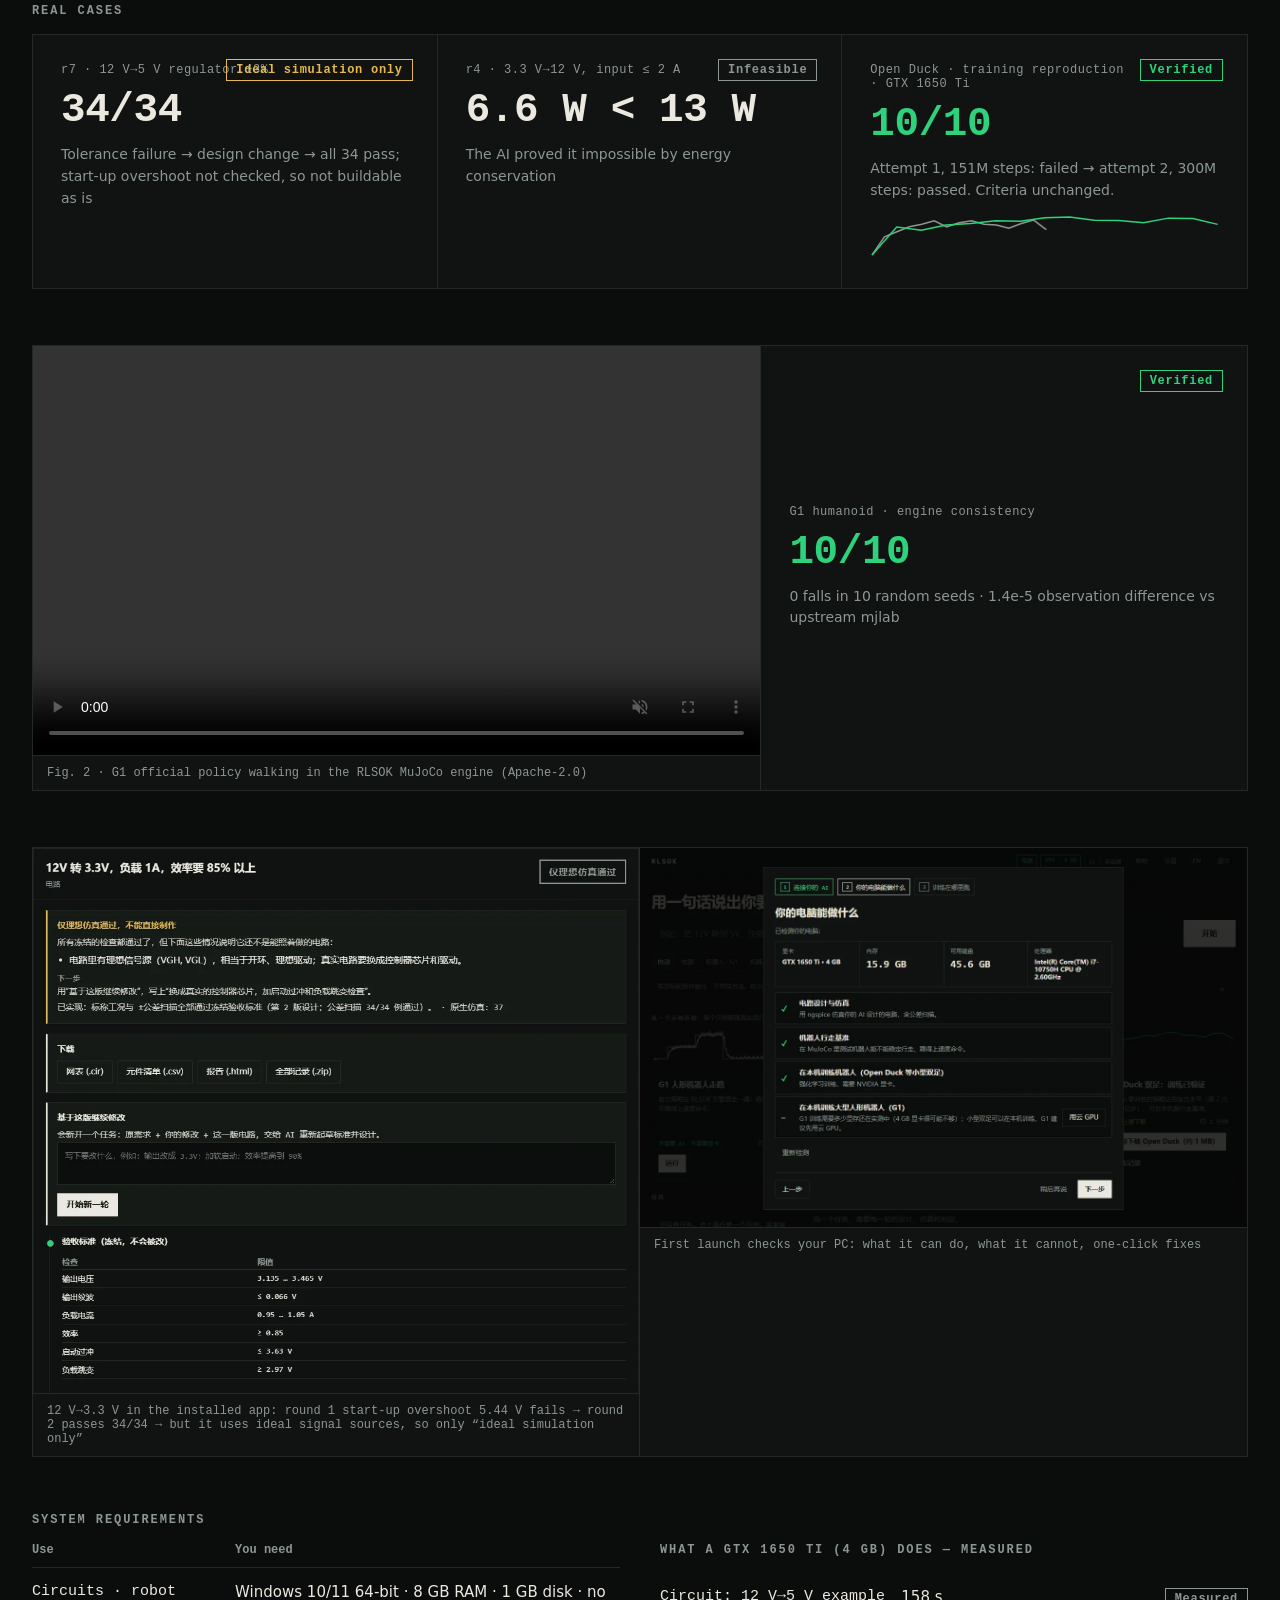
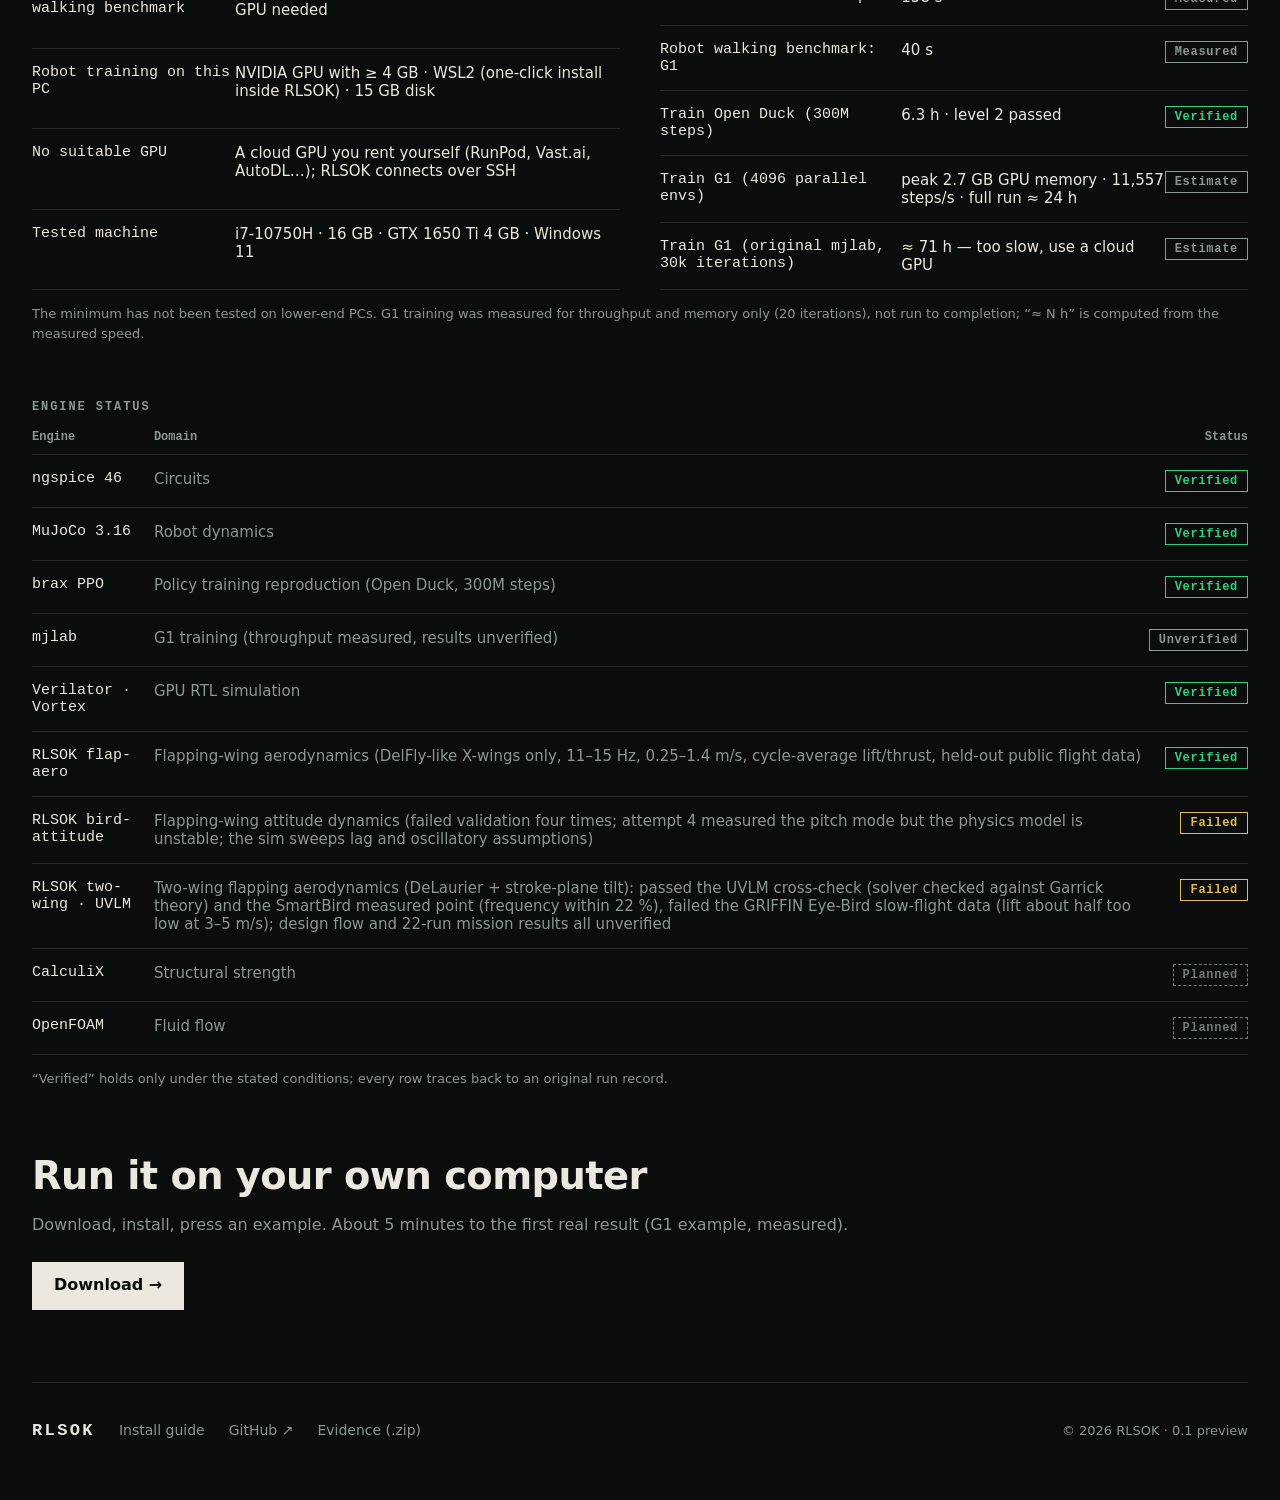
==== commit e38aeb80: "site: RLSOK 0.1.8, bird R2 r2e (DeLaurier two-wing model; UVLM, SmartBird and Eye-Bird checks)" ====
--- a/site/index.html
+++ b/site/index.html
@@ -1,122 +1,122 @@
-<!doctype html>
-<html lang="en">
-<head>
-<meta charset="utf-8"><meta name="viewport" content="width=device-width,initial-scale=1">
-<title>RLSOK — Your AI designs. RLSOK checks it against reality.</title>
-<meta name="description" content="Desktop software: your AI writes the design, RLSOK runs ngspice and MuJoCo on your computer and judges real numbers against frozen criteria. Free download for Windows.">
-<meta name="theme-color" content="#0b0d0c"><link rel="canonical" href="https://rlsok.com/">
-<meta property="og:title" content="RLSOK"><meta property="og:description" content="Your AI designs. RLSOK checks it against reality."><meta property="og:type" content="website"><meta property="og:url" content="https://rlsok.com/"><meta property="og:image" content="https://rlsok.com/social.svg">
-<link rel="icon" href="favicon.svg?v=19345691d2" type="image/svg+xml"><link rel="stylesheet" href="styles.css?v=17ad95bcf0">
-<script src="i18n.js?v=71c5c1f2c2" defer></script><script src="scope.js?v=73b29d41f4" defer></script><script src="app.js?v=f3aa625698" defer></script>
-</head>
-<body>
-<a class="skip" href="#main" data-t="skip">Skip to content</a>
-<header class="bar">
-  <a class="brand" href="./">RLSOK</a>
-  <nav aria-label="Main"><a href="#start" data-t="navStart">Get started</a><a href="#cases" data-t="navCases">Cases</a><a href="#req" data-t="navReq">Requirements</a><a class="navdl" href="#download" data-t="navDl">Download</a><button type="button" class="lang" data-lang>中文</button></nav>
-</header>
-<main id="main">
-<section class="hero wrap" id="download">
-  <h1 data-th="h1">Your AI designs.<br>RLSOK checks it against reality.</h1>
-  <p class="scopesite" data-t="scopeSite"></p>
-  <div class="dl">
-    <a class="btn dlbtn" id="dl-btn" href="https://github.com/ZqiEE/rlsok-engineering/releases/download/v0.1.7/RLSOK-0.1.7-windows-x64.zip"><span id="dl-label" data-t="dlWin">Download for Windows</span><small id="dl-meta"></small></a>
-    <div class="dlside"><p id="dl-os" class="dlos"></p>
-      <div class="mob" id="mob" hidden><button type="button" class="btn alt" id="copy-link" data-t="copyLink">Copy download link</button><a class="btn alt" id="mail-link" data-t="mailLink" href="#">Email it to me</a></div>
-      <p class="dlmeta"><a href="start.html" data-t="dlHow">Install guide</a> · <span data-t="dlFree">Free · runs on your computer · your AI, your GPU</span></p>
-      <p class="sha"><span>SHA256</span> <code data-sha></code><br><a id="rel-page" href="https://github.com/ZqiEE/rlsok-engineering/releases" data-t="relPage">GitHub Releases ↗</a></p></div>
-  </div>
-  <p class="dlwarn" data-t="unsigned"></p>
-  <figure class="scope">
-    <ol class="steps" aria-hidden="true"><li data-s="design" data-t="s_design">Design</li><li data-s="simulate" data-t="s_simulate">Simulate</li><li data-s="fail" data-t="s_fail">Fail</li><li data-s="revise" data-t="s_revise">Read &amp; revise</li><li data-s="pass" data-t="s_pass">Pass</li></ol>
-    <canvas id="scope" role="img" aria-label="Real ngspice output voltage of run r7: revision 2 drops below the 4.85 V limit in one tolerance case; revision 3 stays inside in all 34 cases."></canvas>
-    <figcaption><span id="stage" class="stage" aria-live="off"></span><span class="src"><span data-t="fig1"></span> · <a href="reports/r7.html" data-t="report">Original report ↗</a></span></figcaption>
-  </figure>
-</section>
-
-<section class="wrap block" id="bird">
-  <div class="robot">
-    <figure class="video"><video src="media/bird_r2_mission.mp4#t=0.5" poster="media/bird_r2_poster.webp" muted playsinline controls preload="metadata" aria-describedby="fig3"></video><figcaption id="fig3" data-t="fig3"></figcaption></figure>
-    <a class="case flat" id="bird-dl" href="https://github.com/ZqiEE/rlsok-engineering/releases/download/bird-r2/RLSOK-bird-R2-build-package.zip"><span class="k" data-t="birdk"></span><b class="big" id="v-bird">22/22</b><span class="d" data-t="bird"></span><span class="tag warn" data-t="birdTag">Simulation only · unverified</span><span class="d" data-t="birdDl"></span><span class="d sha">SHA256 <code data-sha-bird></code></span></a>
-  </div>
-  <figure class="chart"><img src="media/bird_r2_charts.png?v=b23cded96b" width="1560" height="936" alt="" loading="lazy"><figcaption data-t="fig3b"></figcaption></figure>
-</section>
-
-<section id="start" class="wrap block">
-  <h2 class="label" data-t="qsT">Up and running in 3 minutes</h2>
-  <ol class="quick">
-    <li><img src="media/shot-setup.webp?v=00653d30d2" width="1280" height="800" alt="" loading="lazy"><div><span class="n">01</span><b data-t="q1">Double-click “Install RLSOK”. Three setup questions.</b><span class="m" id="q1m" data-t="q1m"></span></div></li>
-    <li><img src="media/shot-examples.webp?v=25c362b570" width="1280" height="800" alt="" loading="lazy"><div><span class="n">02</span><b data-t="q2">Pick an example. Press Run.</b><span class="m" data-t="q2m"></span></div></li>
-    <li><img src="media/shot-g1.webp?v=9e8ea45a87" width="1280" height="800" alt="" loading="lazy"><div><span class="n">03</span><b data-t="q3">Read the result. Every number says verified or not.</b><span class="m" id="q3m"></span></div></li>
-  </ol>
-</section>
-
-<section id="cases" class="wrap block">
-  <h2 class="label" data-t="casesT">Real cases</h2>
-  <div class="cases">
-    <a class="case" href="reports/r7.html"><span class="k" data-t="c7k"></span><b class="big" id="v-r7">34/34</b><span class="d" data-t="c7"></span><span class="tag warn" data-t="IDEAL">Ideal only</span></a>
-    <a class="case" href="reports/r4.html"><span class="k" data-t="c4k"></span><b class="big" data-t="c4v">6.6 W &lt; 13 W</b><span class="d" data-t="c4"></span><span class="tag" data-t="INFEASIBLE">Infeasible</span></a>
-    <a class="case" href="case.html?id=duck_level2"><span class="k" data-t="cdk"></span><b class="big ok" id="v-duck">10/10</b><span class="d" id="v-duck-d"></span><canvas class="spark" id="duck-spark" aria-hidden="true"></canvas><span class="tag ok" data-t="VERIFIED">Verified</span></a>
-  </div>
-</section>
-
-<section class="wrap block">
-  <div class="robot">
-    <figure class="video"><video src="media/g1_nominal.mp4#t=0.5" muted playsinline controls preload="metadata" aria-describedby="fig2"></video><figcaption id="fig2" data-t="fig2"></figcaption></figure>
-    <a class="case flat" href="case.html?id=g1_level1"><span class="k" data-t="g1k"></span><b class="big ok" id="v-g1">10/10</b><span class="d" data-t="g1"></span><span class="tag ok" data-t="VERIFIED">Verified</span></a>
-  </div>
-</section>
-
-<section class="wrap block">
-  <div class="shot2">
-    <figure><img src="media/shot-buck.webp?v=f7593d897e" width="1280" height="800" alt="" loading="lazy"><figcaption data-t="shotBuck"></figcaption></figure>
-    <figure><img src="media/shot-pc.webp?v=59a84ed2a2" width="1280" height="800" alt="" loading="lazy"><figcaption data-t="shotPc"></figcaption></figure>
-  </div>
-</section>
-
-<section id="req" class="wrap block">
-  <h2 class="label" data-t="reqT">System requirements</h2>
-  <div class="req">
-    <table class="eng">
-      <thead><tr><th data-t="rUse">Use</th><th data-t="rNeed">You need</th></tr></thead>
-      <tbody>
-        <tr><td data-t="rBasic">Circuits · robot walking benchmark</td><td data-t="rBasicN"></td></tr>
-        <tr><td data-t="rTrain">Robot training on this PC</td><td data-t="rTrainN"></td></tr>
-        <tr><td data-t="rCloud">No suitable GPU</td><td data-t="rCloudN"></td></tr>
-        <tr><td data-t="rTested">Tested machine</td><td>i7-10750H · 16 GB · GTX 1650 Ti 4 GB · Windows 11</td></tr>
-      </tbody>
-    </table>
-    <div>
-      <h3 class="label" data-t="tiT">What a GTX 1650 Ti (4 GB) does — measured</h3>
-      <table class="eng ti" id="ti"><tbody></tbody></table>
-    </div>
-  </div>
-  <p class="note" data-t="reqNote"></p>
-</section>
-
-<section id="engines" class="wrap block">
-  <h2 class="label" data-t="engT">Engine status</h2>
-  <table class="eng">
-    <thead><tr><th data-t="eEngine">Engine</th><th data-t="eDomain">Domain</th><th data-t="eState">Status</th></tr></thead>
-    <tbody>
-      <tr><td>ngspice 46</td><td data-t="e_ngspice"></td><td><span class="tag ok" data-t="VERIFIED"></span></td></tr>
-      <tr><td>MuJoCo 3.16</td><td data-t="e_mujoco"></td><td><span class="tag ok" data-t="VERIFIED"></span></td></tr>
-      <tr><td>brax PPO</td><td data-t="e_train"></td><td><span class="tag ok" data-t="VERIFIED"></span></td></tr>
-      <tr><td>mjlab</td><td data-t="e_mjlab"></td><td><span class="tag" data-t="UNVERIFIED"></span></td></tr>
-      <tr><td>Verilator · Vortex</td><td data-t="e_rtl"></td><td><span class="tag ok" data-t="VERIFIED"></span></td></tr>
-      <tr><td>RLSOK flap-aero</td><td data-t="e_flap"></td><td><span class="tag ok" data-t="VERIFIED"></span></td></tr>
-      <tr><td>RLSOK bird-attitude</td><td data-t="e_batt"></td><td><span class="tag warn" data-t="FAILED"></span></td></tr>
-      <tr><td>RLSOK two-wing · UVLM</td><td data-t="e_bird"></td><td><span class="tag warn" data-t="FAILED"></span></td></tr>
-      <tr><td>CalculiX</td><td data-t="e_ccx"></td><td><span class="tag plan" data-t="PLANNED"></span></td></tr>
-      <tr><td>OpenFOAM</td><td data-t="e_foam"></td><td><span class="tag plan" data-t="PLANNED"></span></td></tr>
-    </tbody>
-  </table>
-  <p class="note" data-t="eNote"></p>
-</section>
-
-<section class="wrap block cta">
-  <h2 data-t="ctaT">Run it on your own computer</h2><p data-t="cta"></p><a class="btn" href="#download" data-t="ctaBtn">Download →</a>
-</section>
-</main>
-<footer class="wrap foot"><span class="brand">RLSOK</span><a href="start.html" data-t="dlHow">Install guide</a><a href="https://github.com/ZqiEE/rlsok-engineering">GitHub ↗</a><a href="downloads/rlsok-evidence-preview.zip">Evidence (.zip)</a><span class="muted" data-t="footer"></span></footer>
-</body></html>
+<!doctype html>
+<html lang="en">
+<head>
+<meta charset="utf-8"><meta name="viewport" content="width=device-width,initial-scale=1">
+<title>RLSOK — Your AI designs. RLSOK checks it against reality.</title>
+<meta name="description" content="Desktop software: your AI writes the design, RLSOK runs ngspice and MuJoCo on your computer and judges real numbers against frozen criteria. Free download for Windows.">
+<meta name="theme-color" content="#0b0d0c"><link rel="canonical" href="https://rlsok.com/">
+<meta property="og:title" content="RLSOK"><meta property="og:description" content="Your AI designs. RLSOK checks it against reality."><meta property="og:type" content="website"><meta property="og:url" content="https://rlsok.com/"><meta property="og:image" content="https://rlsok.com/social.svg">
+<link rel="icon" href="favicon.svg?v=19345691d2" type="image/svg+xml"><link rel="stylesheet" href="styles.css?v=17ad95bcf0">
+<script src="i18n.js?v=851c16f70b" defer></script><script src="scope.js?v=73b29d41f4" defer></script><script src="app.js?v=f3aa625698" defer></script>
+</head>
+<body>
+<a class="skip" href="#main" data-t="skip">Skip to content</a>
+<header class="bar">
+  <a class="brand" href="./">RLSOK</a>
+  <nav aria-label="Main"><a href="#start" data-t="navStart">Get started</a><a href="#cases" data-t="navCases">Cases</a><a href="#req" data-t="navReq">Requirements</a><a class="navdl" href="#download" data-t="navDl">Download</a><button type="button" class="lang" data-lang>中文</button></nav>
+</header>
+<main id="main">
+<section class="hero wrap" id="download">
+  <h1 data-th="h1">Your AI designs.<br>RLSOK checks it against reality.</h1>
+  <p class="scopesite" data-t="scopeSite"></p>
+  <div class="dl">
+    <a class="btn dlbtn" id="dl-btn" href="https://github.com/ZqiEE/rlsok-engineering/releases/download/v0.1.8/RLSOK-0.1.8-windows-x64.zip"><span id="dl-label" data-t="dlWin">Download for Windows</span><small id="dl-meta"></small></a>
+    <div class="dlside"><p id="dl-os" class="dlos"></p>
+      <div class="mob" id="mob" hidden><button type="button" class="btn alt" id="copy-link" data-t="copyLink">Copy download link</button><a class="btn alt" id="mail-link" data-t="mailLink" href="#">Email it to me</a></div>
+      <p class="dlmeta"><a href="start.html" data-t="dlHow">Install guide</a> · <span data-t="dlFree">Free · runs on your computer · your AI, your GPU</span></p>
+      <p class="sha"><span>SHA256</span> <code data-sha></code><br><a id="rel-page" href="https://github.com/ZqiEE/rlsok-engineering/releases" data-t="relPage">GitHub Releases ↗</a></p></div>
+  </div>
+  <p class="dlwarn" data-t="unsigned"></p>
+  <figure class="scope">
+    <ol class="steps" aria-hidden="true"><li data-s="design" data-t="s_design">Design</li><li data-s="simulate" data-t="s_simulate">Simulate</li><li data-s="fail" data-t="s_fail">Fail</li><li data-s="revise" data-t="s_revise">Read &amp; revise</li><li data-s="pass" data-t="s_pass">Pass</li></ol>
+    <canvas id="scope" role="img" aria-label="Real ngspice output voltage of run r7: revision 2 drops below the 4.85 V limit in one tolerance case; revision 3 stays inside in all 34 cases."></canvas>
+    <figcaption><span id="stage" class="stage" aria-live="off"></span><span class="src"><span data-t="fig1"></span> · <a href="reports/r7.html" data-t="report">Original report ↗</a></span></figcaption>
+  </figure>
+</section>
+
+<section class="wrap block" id="bird">
+  <div class="robot">
+    <figure class="video"><video src="media/bird_r2_mission.mp4#t=0.5" poster="media/bird_r2_poster.webp" muted playsinline controls preload="metadata" aria-describedby="fig3"></video><figcaption id="fig3" data-t="fig3"></figcaption></figure>
+    <a class="case flat" id="bird-dl" href="https://github.com/ZqiEE/rlsok-engineering/releases/download/bird-r2-2/RLSOK-bird-R2-build-package.zip"><span class="k" data-t="birdk"></span><b class="big" id="v-bird">22/22</b><span class="d" data-t="bird"></span><span class="tag warn" data-t="birdTag">Simulation only · unverified</span><span class="d" data-t="birdDl"></span><span class="d sha">SHA256 <code data-sha-bird></code></span></a>
+  </div>
+  <figure class="chart"><img src="media/bird_r2_charts.png?v=6c10adea04" width="1560" height="936" alt="" loading="lazy"><figcaption data-t="fig3b"></figcaption></figure>
+</section>
+
+<section id="start" class="wrap block">
+  <h2 class="label" data-t="qsT">Up and running in 3 minutes</h2>
+  <ol class="quick">
+    <li><img src="media/shot-setup.webp?v=00653d30d2" width="1280" height="800" alt="" loading="lazy"><div><span class="n">01</span><b data-t="q1">Double-click “Install RLSOK”. Three setup questions.</b><span class="m" id="q1m" data-t="q1m"></span></div></li>
+    <li><img src="media/shot-examples.webp?v=25c362b570" width="1280" height="800" alt="" loading="lazy"><div><span class="n">02</span><b data-t="q2">Pick an example. Press Run.</b><span class="m" data-t="q2m"></span></div></li>
+    <li><img src="media/shot-g1.webp?v=9e8ea45a87" width="1280" height="800" alt="" loading="lazy"><div><span class="n">03</span><b data-t="q3">Read the result. Every number says verified or not.</b><span class="m" id="q3m"></span></div></li>
+  </ol>
+</section>
+
+<section id="cases" class="wrap block">
+  <h2 class="label" data-t="casesT">Real cases</h2>
+  <div class="cases">
+    <a class="case" href="reports/r7.html"><span class="k" data-t="c7k"></span><b class="big" id="v-r7">34/34</b><span class="d" data-t="c7"></span><span class="tag warn" data-t="IDEAL">Ideal only</span></a>
+    <a class="case" href="reports/r4.html"><span class="k" data-t="c4k"></span><b class="big" data-t="c4v">6.6 W &lt; 13 W</b><span class="d" data-t="c4"></span><span class="tag" data-t="INFEASIBLE">Infeasible</span></a>
+    <a class="case" href="case.html?id=duck_level2"><span class="k" data-t="cdk"></span><b class="big ok" id="v-duck">10/10</b><span class="d" id="v-duck-d"></span><canvas class="spark" id="duck-spark" aria-hidden="true"></canvas><span class="tag ok" data-t="VERIFIED">Verified</span></a>
+  </div>
+</section>
+
+<section class="wrap block">
+  <div class="robot">
+    <figure class="video"><video src="media/g1_nominal.mp4#t=0.5" muted playsinline controls preload="metadata" aria-describedby="fig2"></video><figcaption id="fig2" data-t="fig2"></figcaption></figure>
+    <a class="case flat" href="case.html?id=g1_level1"><span class="k" data-t="g1k"></span><b class="big ok" id="v-g1">10/10</b><span class="d" data-t="g1"></span><span class="tag ok" data-t="VERIFIED">Verified</span></a>
+  </div>
+</section>
+
+<section class="wrap block">
+  <div class="shot2">
+    <figure><img src="media/shot-buck.webp?v=f7593d897e" width="1280" height="800" alt="" loading="lazy"><figcaption data-t="shotBuck"></figcaption></figure>
+    <figure><img src="media/shot-pc.webp?v=59a84ed2a2" width="1280" height="800" alt="" loading="lazy"><figcaption data-t="shotPc"></figcaption></figure>
+  </div>
+</section>
+
+<section id="req" class="wrap block">
+  <h2 class="label" data-t="reqT">System requirements</h2>
+  <div class="req">
+    <table class="eng">
+      <thead><tr><th data-t="rUse">Use</th><th data-t="rNeed">You need</th></tr></thead>
+      <tbody>
+        <tr><td data-t="rBasic">Circuits · robot walking benchmark</td><td data-t="rBasicN"></td></tr>
+        <tr><td data-t="rTrain">Robot training on this PC</td><td data-t="rTrainN"></td></tr>
+        <tr><td data-t="rCloud">No suitable GPU</td><td data-t="rCloudN"></td></tr>
+        <tr><td data-t="rTested">Tested machine</td><td>i7-10750H · 16 GB · GTX 1650 Ti 4 GB · Windows 11</td></tr>
+      </tbody>
+    </table>
+    <div>
+      <h3 class="label" data-t="tiT">What a GTX 1650 Ti (4 GB) does — measured</h3>
+      <table class="eng ti" id="ti"><tbody></tbody></table>
+    </div>
+  </div>
+  <p class="note" data-t="reqNote"></p>
+</section>
+
+<section id="engines" class="wrap block">
+  <h2 class="label" data-t="engT">Engine status</h2>
+  <table class="eng">
+    <thead><tr><th data-t="eEngine">Engine</th><th data-t="eDomain">Domain</th><th data-t="eState">Status</th></tr></thead>
+    <tbody>
+      <tr><td>ngspice 46</td><td data-t="e_ngspice"></td><td><span class="tag ok" data-t="VERIFIED"></span></td></tr>
+      <tr><td>MuJoCo 3.16</td><td data-t="e_mujoco"></td><td><span class="tag ok" data-t="VERIFIED"></span></td></tr>
+      <tr><td>brax PPO</td><td data-t="e_train"></td><td><span class="tag ok" data-t="VERIFIED"></span></td></tr>
+      <tr><td>mjlab</td><td data-t="e_mjlab"></td><td><span class="tag" data-t="UNVERIFIED"></span></td></tr>
+      <tr><td>Verilator · Vortex</td><td data-t="e_rtl"></td><td><span class="tag ok" data-t="VERIFIED"></span></td></tr>
+      <tr><td>RLSOK flap-aero</td><td data-t="e_flap"></td><td><span class="tag ok" data-t="VERIFIED"></span></td></tr>
+      <tr><td>RLSOK bird-attitude</td><td data-t="e_batt"></td><td><span class="tag warn" data-t="FAILED"></span></td></tr>
+      <tr><td>RLSOK two-wing · UVLM</td><td data-t="e_bird"></td><td><span class="tag warn" data-t="FAILED"></span></td></tr>
+      <tr><td>CalculiX</td><td data-t="e_ccx"></td><td><span class="tag plan" data-t="PLANNED"></span></td></tr>
+      <tr><td>OpenFOAM</td><td data-t="e_foam"></td><td><span class="tag plan" data-t="PLANNED"></span></td></tr>
+    </tbody>
+  </table>
+  <p class="note" data-t="eNote"></p>
+</section>
+
+<section class="wrap block cta">
+  <h2 data-t="ctaT">Run it on your own computer</h2><p data-t="cta"></p><a class="btn" href="#download" data-t="ctaBtn">Download →</a>
+</section>
+</main>
+<footer class="wrap foot"><span class="brand">RLSOK</span><a href="start.html" data-t="dlHow">Install guide</a><a href="https://github.com/ZqiEE/rlsok-engineering">GitHub ↗</a><a href="downloads/rlsok-evidence-preview.zip">Evidence (.zip)</a><span class="muted" data-t="footer"></span></footer>
+</body></html>
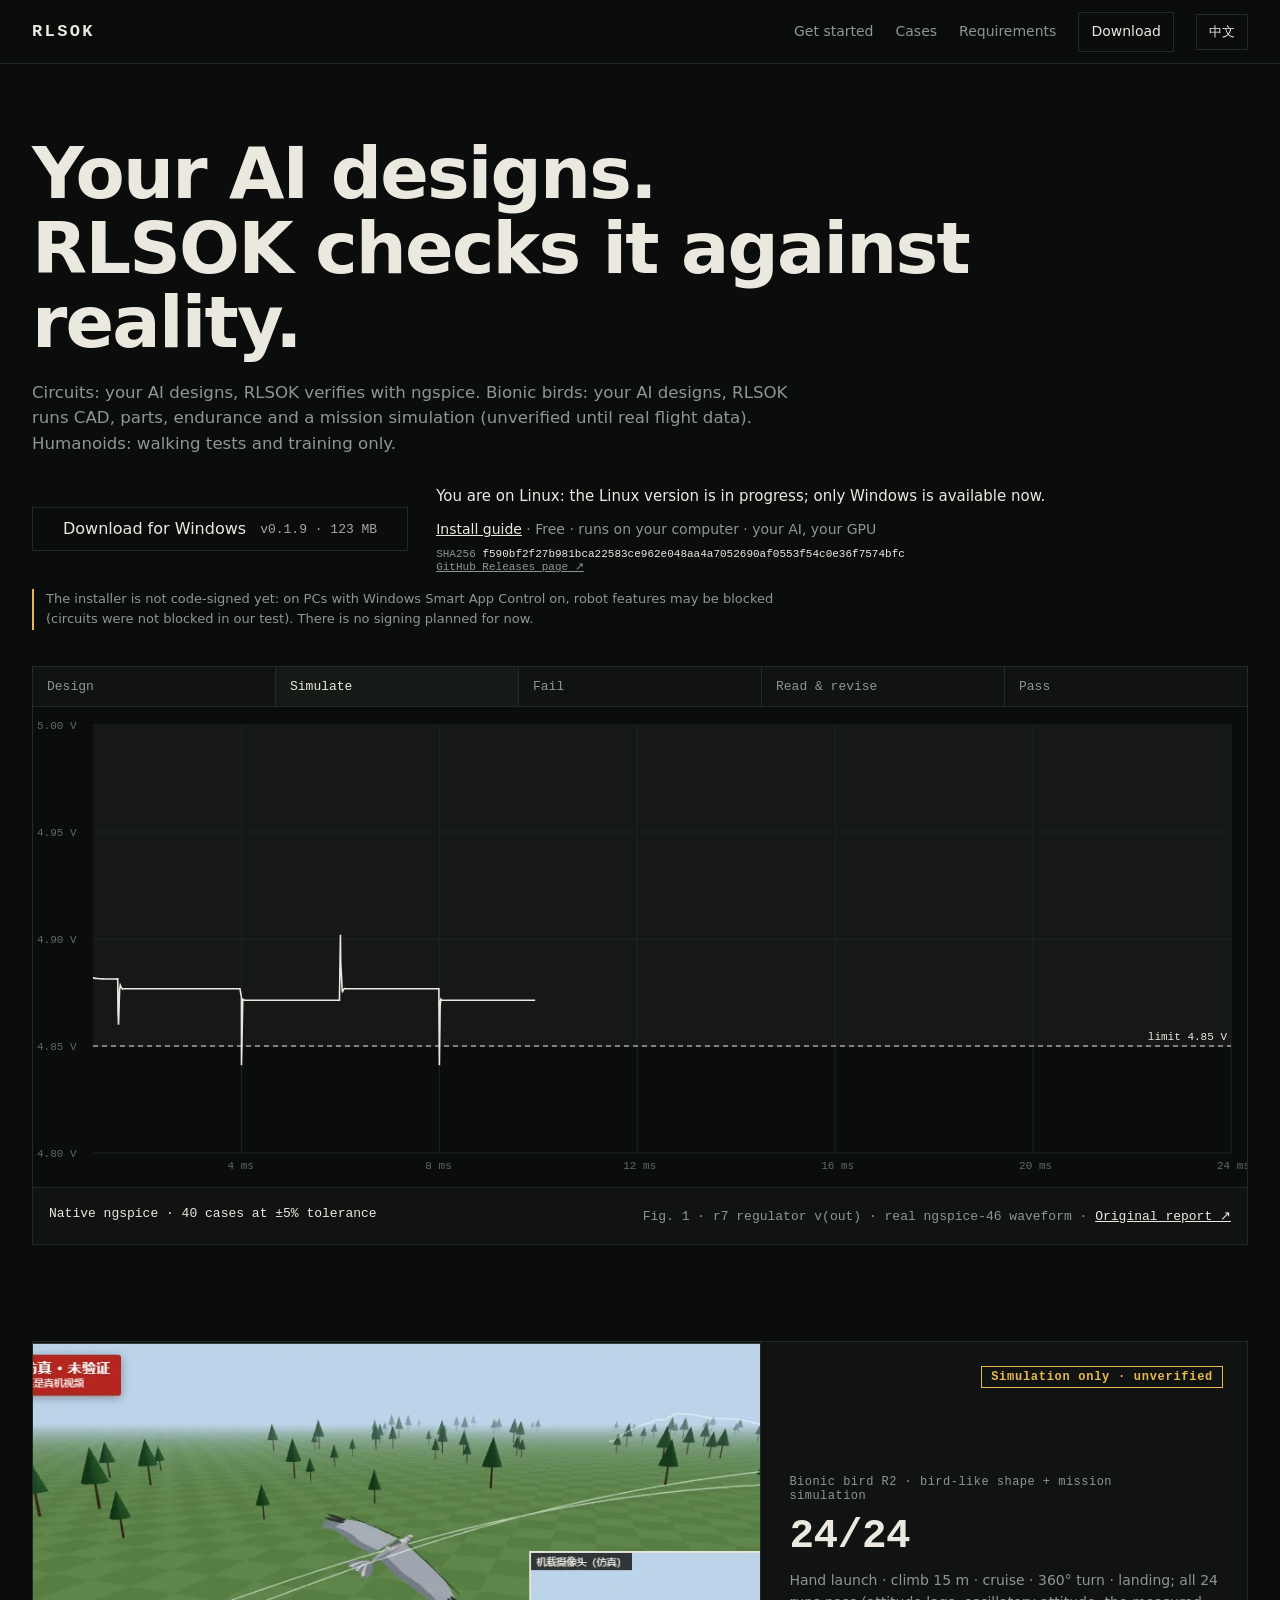
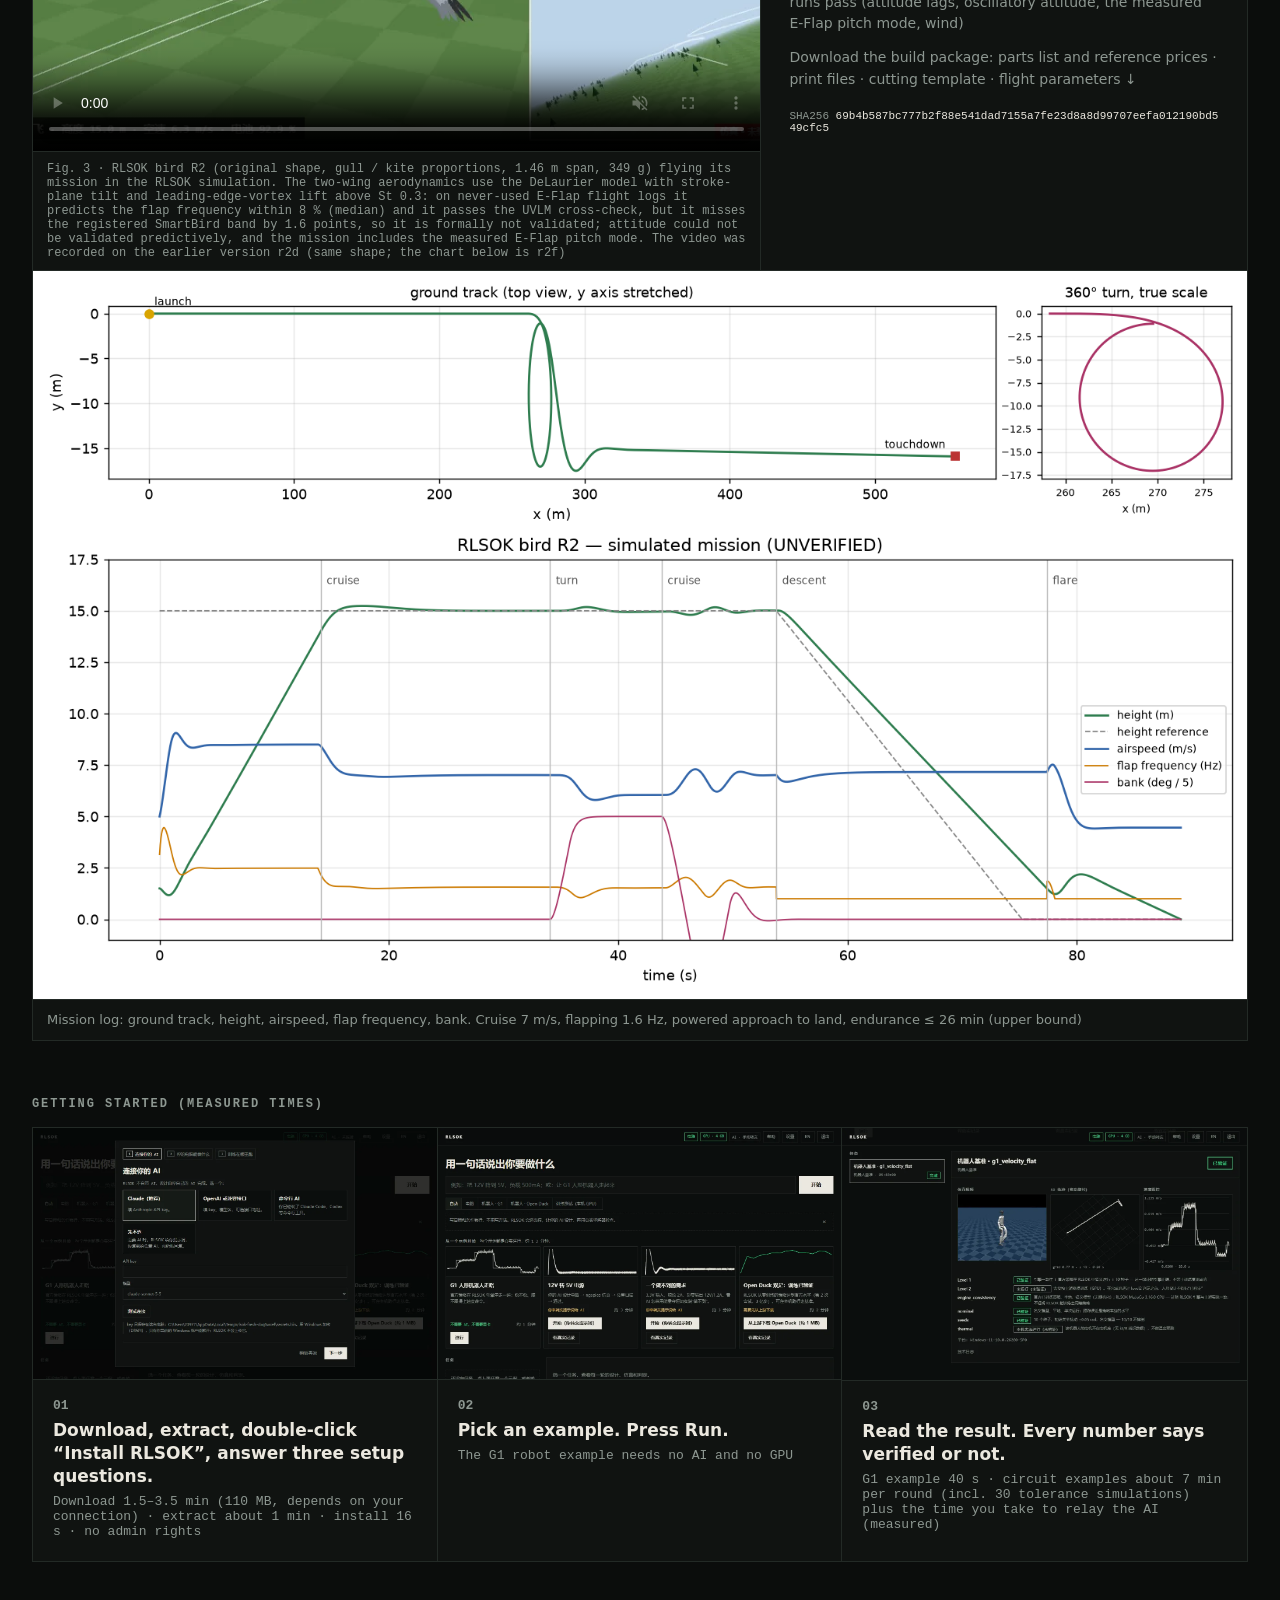
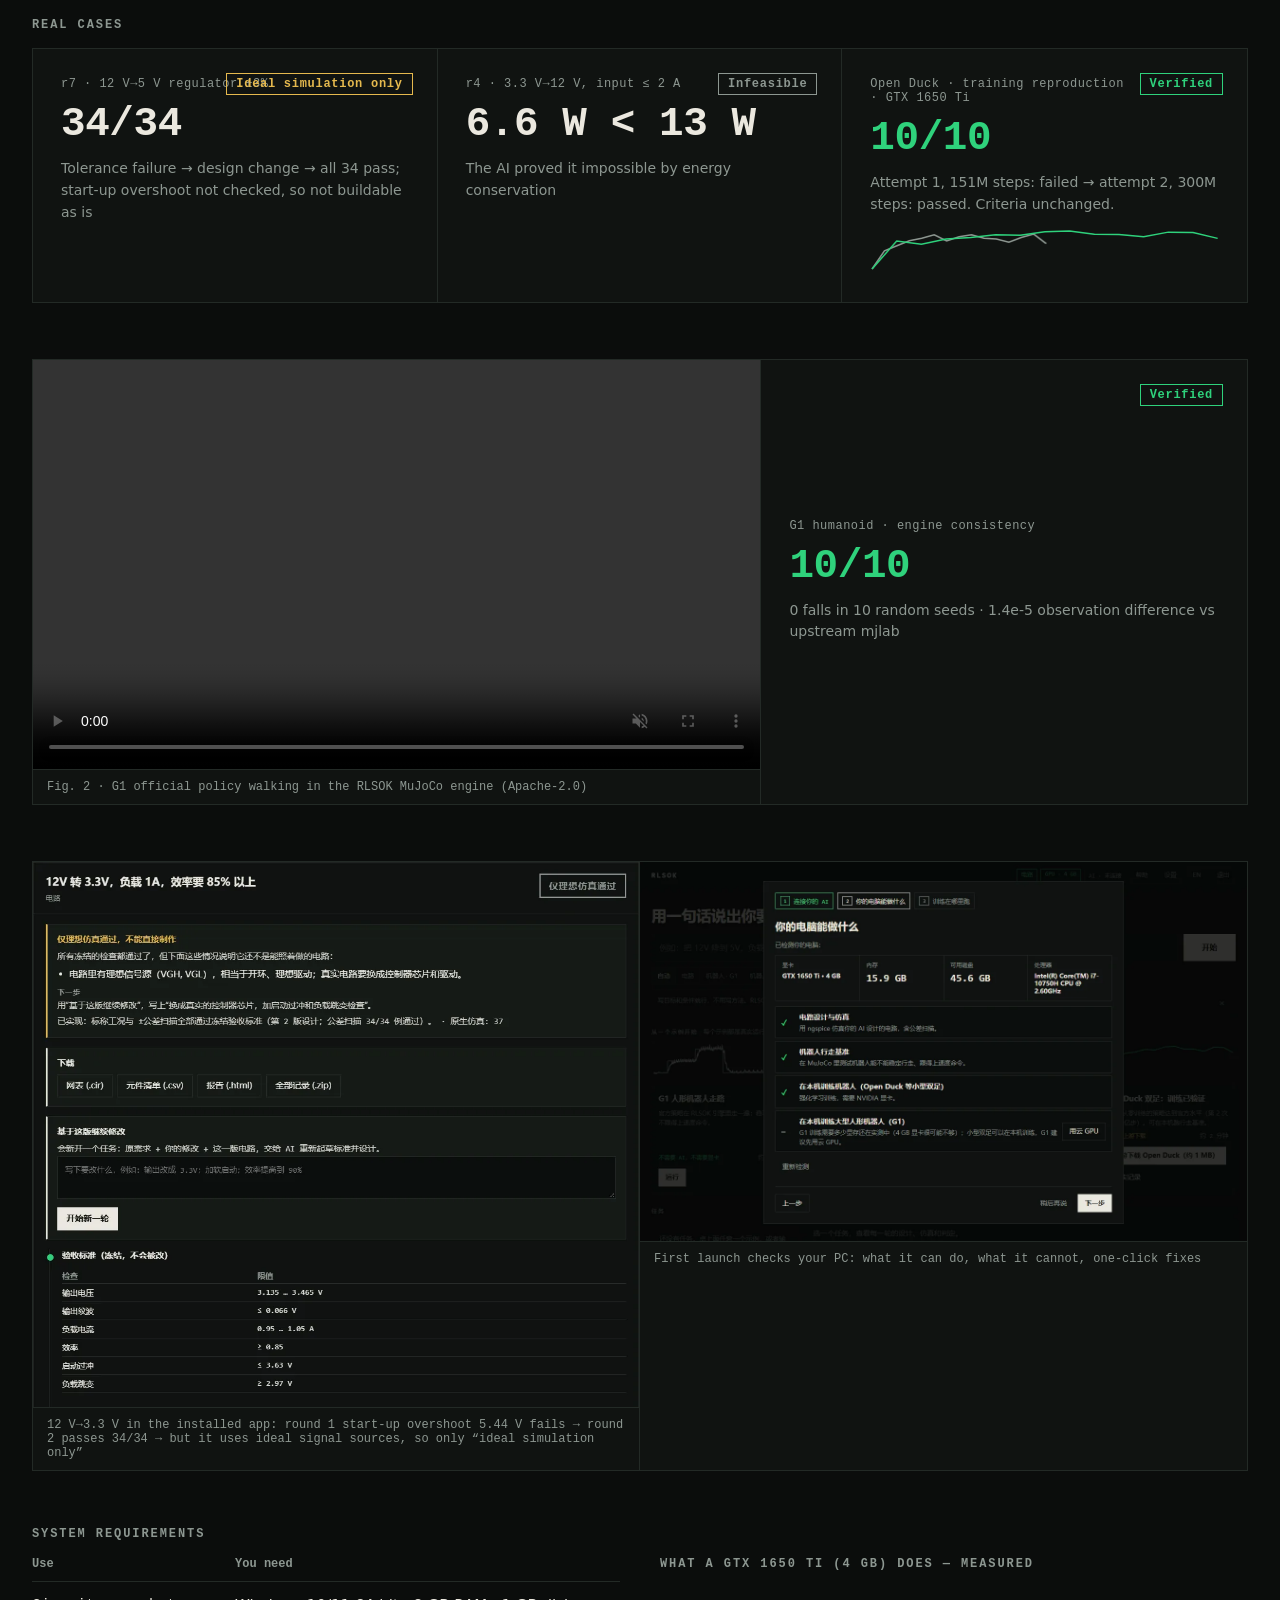
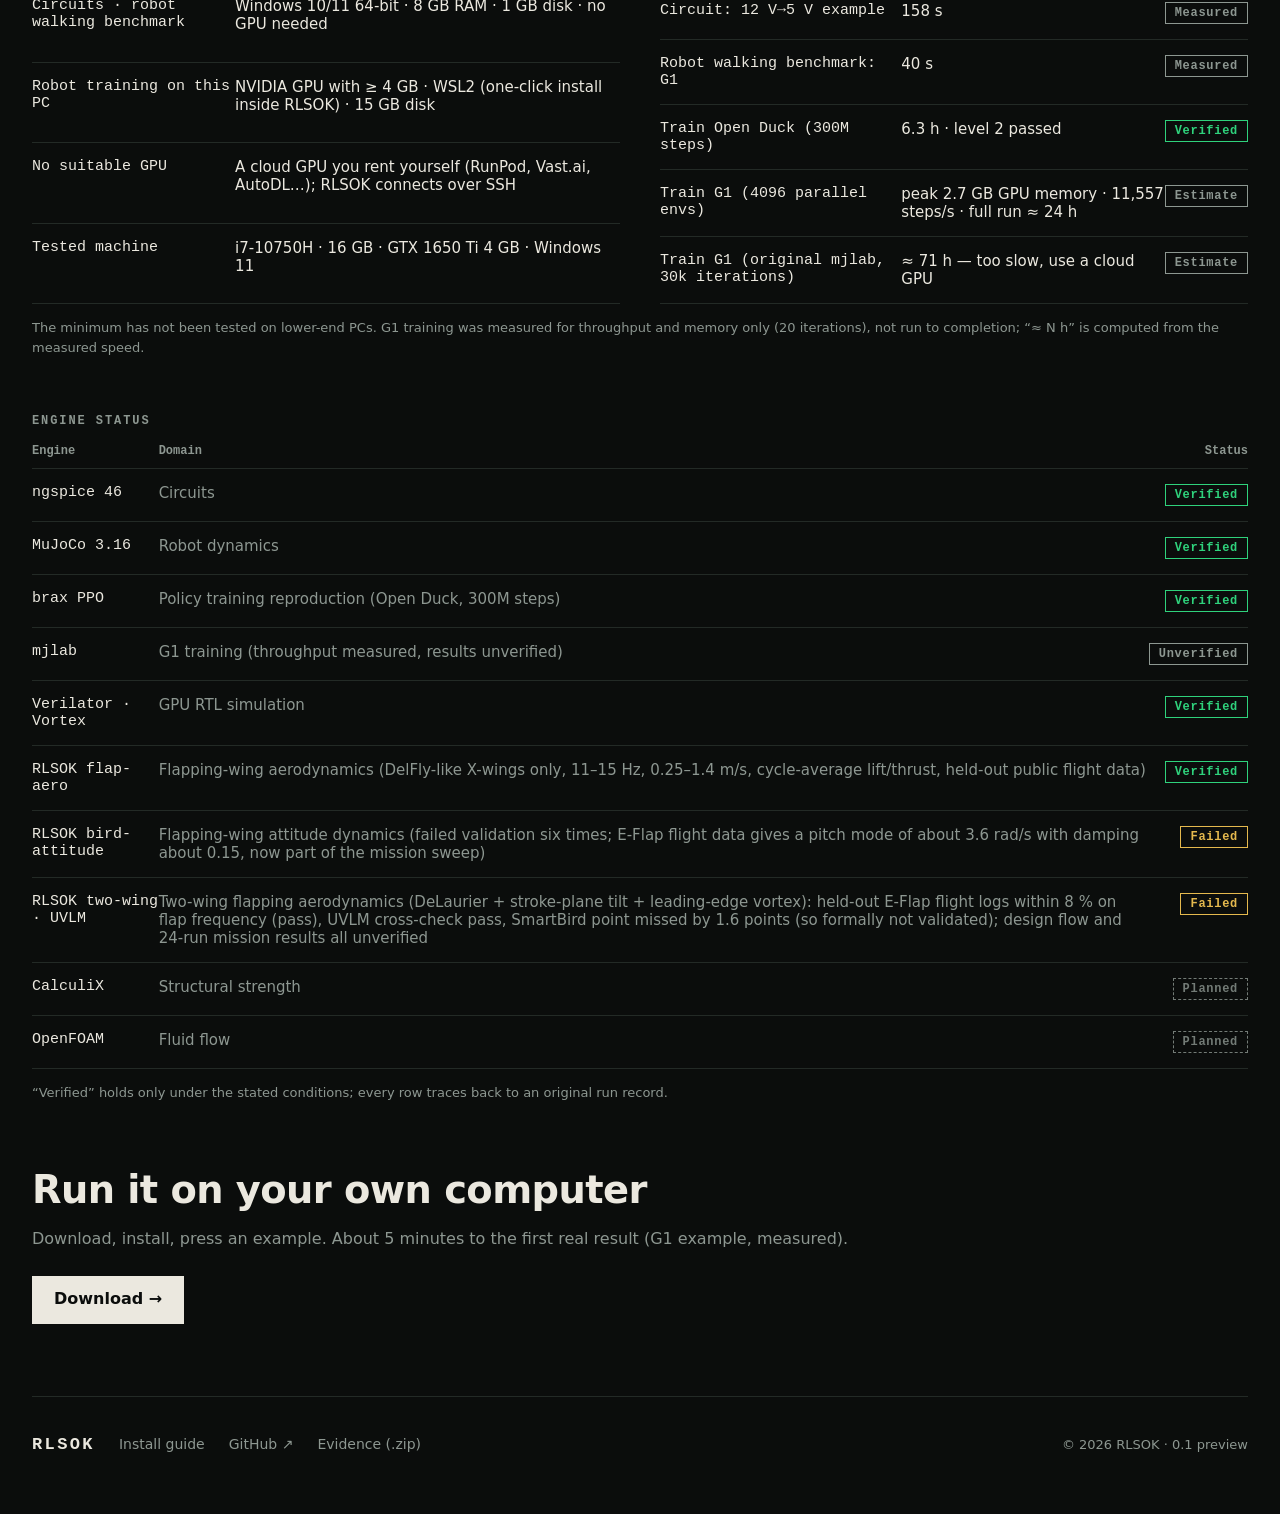
==== commit 459bf1e8: "site: RLSOK 0.1.9, bird R2 r2f (E-Flap-checked two-wing model, powered approach, 24-run mission)" ====
--- a/site/index.html
+++ b/site/index.html
@@ -1,122 +1,122 @@
-<!doctype html>
-<html lang="en">
-<head>
-<meta charset="utf-8"><meta name="viewport" content="width=device-width,initial-scale=1">
-<title>RLSOK — Your AI designs. RLSOK checks it against reality.</title>
-<meta name="description" content="Desktop software: your AI writes the design, RLSOK runs ngspice and MuJoCo on your computer and judges real numbers against frozen criteria. Free download for Windows.">
-<meta name="theme-color" content="#0b0d0c"><link rel="canonical" href="https://rlsok.com/">
-<meta property="og:title" content="RLSOK"><meta property="og:description" content="Your AI designs. RLSOK checks it against reality."><meta property="og:type" content="website"><meta property="og:url" content="https://rlsok.com/"><meta property="og:image" content="https://rlsok.com/social.svg">
-<link rel="icon" href="favicon.svg?v=19345691d2" type="image/svg+xml"><link rel="stylesheet" href="styles.css?v=17ad95bcf0">
-<script src="i18n.js?v=851c16f70b" defer></script><script src="scope.js?v=73b29d41f4" defer></script><script src="app.js?v=f3aa625698" defer></script>
-</head>
-<body>
-<a class="skip" href="#main" data-t="skip">Skip to content</a>
-<header class="bar">
-  <a class="brand" href="./">RLSOK</a>
-  <nav aria-label="Main"><a href="#start" data-t="navStart">Get started</a><a href="#cases" data-t="navCases">Cases</a><a href="#req" data-t="navReq">Requirements</a><a class="navdl" href="#download" data-t="navDl">Download</a><button type="button" class="lang" data-lang>中文</button></nav>
-</header>
-<main id="main">
-<section class="hero wrap" id="download">
-  <h1 data-th="h1">Your AI designs.<br>RLSOK checks it against reality.</h1>
-  <p class="scopesite" data-t="scopeSite"></p>
-  <div class="dl">
-    <a class="btn dlbtn" id="dl-btn" href="https://github.com/ZqiEE/rlsok-engineering/releases/download/v0.1.8/RLSOK-0.1.8-windows-x64.zip"><span id="dl-label" data-t="dlWin">Download for Windows</span><small id="dl-meta"></small></a>
-    <div class="dlside"><p id="dl-os" class="dlos"></p>
-      <div class="mob" id="mob" hidden><button type="button" class="btn alt" id="copy-link" data-t="copyLink">Copy download link</button><a class="btn alt" id="mail-link" data-t="mailLink" href="#">Email it to me</a></div>
-      <p class="dlmeta"><a href="start.html" data-t="dlHow">Install guide</a> · <span data-t="dlFree">Free · runs on your computer · your AI, your GPU</span></p>
-      <p class="sha"><span>SHA256</span> <code data-sha></code><br><a id="rel-page" href="https://github.com/ZqiEE/rlsok-engineering/releases" data-t="relPage">GitHub Releases ↗</a></p></div>
-  </div>
-  <p class="dlwarn" data-t="unsigned"></p>
-  <figure class="scope">
-    <ol class="steps" aria-hidden="true"><li data-s="design" data-t="s_design">Design</li><li data-s="simulate" data-t="s_simulate">Simulate</li><li data-s="fail" data-t="s_fail">Fail</li><li data-s="revise" data-t="s_revise">Read &amp; revise</li><li data-s="pass" data-t="s_pass">Pass</li></ol>
-    <canvas id="scope" role="img" aria-label="Real ngspice output voltage of run r7: revision 2 drops below the 4.85 V limit in one tolerance case; revision 3 stays inside in all 34 cases."></canvas>
-    <figcaption><span id="stage" class="stage" aria-live="off"></span><span class="src"><span data-t="fig1"></span> · <a href="reports/r7.html" data-t="report">Original report ↗</a></span></figcaption>
-  </figure>
-</section>
-
-<section class="wrap block" id="bird">
-  <div class="robot">
-    <figure class="video"><video src="media/bird_r2_mission.mp4#t=0.5" poster="media/bird_r2_poster.webp" muted playsinline controls preload="metadata" aria-describedby="fig3"></video><figcaption id="fig3" data-t="fig3"></figcaption></figure>
-    <a class="case flat" id="bird-dl" href="https://github.com/ZqiEE/rlsok-engineering/releases/download/bird-r2-2/RLSOK-bird-R2-build-package.zip"><span class="k" data-t="birdk"></span><b class="big" id="v-bird">22/22</b><span class="d" data-t="bird"></span><span class="tag warn" data-t="birdTag">Simulation only · unverified</span><span class="d" data-t="birdDl"></span><span class="d sha">SHA256 <code data-sha-bird></code></span></a>
-  </div>
-  <figure class="chart"><img src="media/bird_r2_charts.png?v=6c10adea04" width="1560" height="936" alt="" loading="lazy"><figcaption data-t="fig3b"></figcaption></figure>
-</section>
-
-<section id="start" class="wrap block">
-  <h2 class="label" data-t="qsT">Up and running in 3 minutes</h2>
-  <ol class="quick">
-    <li><img src="media/shot-setup.webp?v=00653d30d2" width="1280" height="800" alt="" loading="lazy"><div><span class="n">01</span><b data-t="q1">Double-click “Install RLSOK”. Three setup questions.</b><span class="m" id="q1m" data-t="q1m"></span></div></li>
-    <li><img src="media/shot-examples.webp?v=25c362b570" width="1280" height="800" alt="" loading="lazy"><div><span class="n">02</span><b data-t="q2">Pick an example. Press Run.</b><span class="m" data-t="q2m"></span></div></li>
-    <li><img src="media/shot-g1.webp?v=9e8ea45a87" width="1280" height="800" alt="" loading="lazy"><div><span class="n">03</span><b data-t="q3">Read the result. Every number says verified or not.</b><span class="m" id="q3m"></span></div></li>
-  </ol>
-</section>
-
-<section id="cases" class="wrap block">
-  <h2 class="label" data-t="casesT">Real cases</h2>
-  <div class="cases">
-    <a class="case" href="reports/r7.html"><span class="k" data-t="c7k"></span><b class="big" id="v-r7">34/34</b><span class="d" data-t="c7"></span><span class="tag warn" data-t="IDEAL">Ideal only</span></a>
-    <a class="case" href="reports/r4.html"><span class="k" data-t="c4k"></span><b class="big" data-t="c4v">6.6 W &lt; 13 W</b><span class="d" data-t="c4"></span><span class="tag" data-t="INFEASIBLE">Infeasible</span></a>
-    <a class="case" href="case.html?id=duck_level2"><span class="k" data-t="cdk"></span><b class="big ok" id="v-duck">10/10</b><span class="d" id="v-duck-d"></span><canvas class="spark" id="duck-spark" aria-hidden="true"></canvas><span class="tag ok" data-t="VERIFIED">Verified</span></a>
-  </div>
-</section>
-
-<section class="wrap block">
-  <div class="robot">
-    <figure class="video"><video src="media/g1_nominal.mp4#t=0.5" muted playsinline controls preload="metadata" aria-describedby="fig2"></video><figcaption id="fig2" data-t="fig2"></figcaption></figure>
-    <a class="case flat" href="case.html?id=g1_level1"><span class="k" data-t="g1k"></span><b class="big ok" id="v-g1">10/10</b><span class="d" data-t="g1"></span><span class="tag ok" data-t="VERIFIED">Verified</span></a>
-  </div>
-</section>
-
-<section class="wrap block">
-  <div class="shot2">
-    <figure><img src="media/shot-buck.webp?v=f7593d897e" width="1280" height="800" alt="" loading="lazy"><figcaption data-t="shotBuck"></figcaption></figure>
-    <figure><img src="media/shot-pc.webp?v=59a84ed2a2" width="1280" height="800" alt="" loading="lazy"><figcaption data-t="shotPc"></figcaption></figure>
-  </div>
-</section>
-
-<section id="req" class="wrap block">
-  <h2 class="label" data-t="reqT">System requirements</h2>
-  <div class="req">
-    <table class="eng">
-      <thead><tr><th data-t="rUse">Use</th><th data-t="rNeed">You need</th></tr></thead>
-      <tbody>
-        <tr><td data-t="rBasic">Circuits · robot walking benchmark</td><td data-t="rBasicN"></td></tr>
-        <tr><td data-t="rTrain">Robot training on this PC</td><td data-t="rTrainN"></td></tr>
-        <tr><td data-t="rCloud">No suitable GPU</td><td data-t="rCloudN"></td></tr>
-        <tr><td data-t="rTested">Tested machine</td><td>i7-10750H · 16 GB · GTX 1650 Ti 4 GB · Windows 11</td></tr>
-      </tbody>
-    </table>
-    <div>
-      <h3 class="label" data-t="tiT">What a GTX 1650 Ti (4 GB) does — measured</h3>
-      <table class="eng ti" id="ti"><tbody></tbody></table>
-    </div>
-  </div>
-  <p class="note" data-t="reqNote"></p>
-</section>
-
-<section id="engines" class="wrap block">
-  <h2 class="label" data-t="engT">Engine status</h2>
-  <table class="eng">
-    <thead><tr><th data-t="eEngine">Engine</th><th data-t="eDomain">Domain</th><th data-t="eState">Status</th></tr></thead>
-    <tbody>
-      <tr><td>ngspice 46</td><td data-t="e_ngspice"></td><td><span class="tag ok" data-t="VERIFIED"></span></td></tr>
-      <tr><td>MuJoCo 3.16</td><td data-t="e_mujoco"></td><td><span class="tag ok" data-t="VERIFIED"></span></td></tr>
-      <tr><td>brax PPO</td><td data-t="e_train"></td><td><span class="tag ok" data-t="VERIFIED"></span></td></tr>
-      <tr><td>mjlab</td><td data-t="e_mjlab"></td><td><span class="tag" data-t="UNVERIFIED"></span></td></tr>
-      <tr><td>Verilator · Vortex</td><td data-t="e_rtl"></td><td><span class="tag ok" data-t="VERIFIED"></span></td></tr>
-      <tr><td>RLSOK flap-aero</td><td data-t="e_flap"></td><td><span class="tag ok" data-t="VERIFIED"></span></td></tr>
-      <tr><td>RLSOK bird-attitude</td><td data-t="e_batt"></td><td><span class="tag warn" data-t="FAILED"></span></td></tr>
-      <tr><td>RLSOK two-wing · UVLM</td><td data-t="e_bird"></td><td><span class="tag warn" data-t="FAILED"></span></td></tr>
-      <tr><td>CalculiX</td><td data-t="e_ccx"></td><td><span class="tag plan" data-t="PLANNED"></span></td></tr>
-      <tr><td>OpenFOAM</td><td data-t="e_foam"></td><td><span class="tag plan" data-t="PLANNED"></span></td></tr>
-    </tbody>
-  </table>
-  <p class="note" data-t="eNote"></p>
-</section>
-
-<section class="wrap block cta">
-  <h2 data-t="ctaT">Run it on your own computer</h2><p data-t="cta"></p><a class="btn" href="#download" data-t="ctaBtn">Download →</a>
-</section>
-</main>
-<footer class="wrap foot"><span class="brand">RLSOK</span><a href="start.html" data-t="dlHow">Install guide</a><a href="https://github.com/ZqiEE/rlsok-engineering">GitHub ↗</a><a href="downloads/rlsok-evidence-preview.zip">Evidence (.zip)</a><span class="muted" data-t="footer"></span></footer>
-</body></html>
+<!doctype html>
+<html lang="en">
+<head>
+<meta charset="utf-8"><meta name="viewport" content="width=device-width,initial-scale=1">
+<title>RLSOK — Your AI designs. RLSOK checks it against reality.</title>
+<meta name="description" content="Desktop software: your AI writes the design, RLSOK runs ngspice and MuJoCo on your computer and judges real numbers against frozen criteria. Free download for Windows.">
+<meta name="theme-color" content="#0b0d0c"><link rel="canonical" href="https://rlsok.com/">
+<meta property="og:title" content="RLSOK"><meta property="og:description" content="Your AI designs. RLSOK checks it against reality."><meta property="og:type" content="website"><meta property="og:url" content="https://rlsok.com/"><meta property="og:image" content="https://rlsok.com/social.svg">
+<link rel="icon" href="favicon.svg?v=19345691d2" type="image/svg+xml"><link rel="stylesheet" href="styles.css?v=17ad95bcf0">
+<script src="i18n.js?v=abfffbcae1" defer></script><script src="scope.js?v=73b29d41f4" defer></script><script src="app.js?v=f3aa625698" defer></script>
+</head>
+<body>
+<a class="skip" href="#main" data-t="skip">Skip to content</a>
+<header class="bar">
+  <a class="brand" href="./">RLSOK</a>
+  <nav aria-label="Main"><a href="#start" data-t="navStart">Get started</a><a href="#cases" data-t="navCases">Cases</a><a href="#req" data-t="navReq">Requirements</a><a class="navdl" href="#download" data-t="navDl">Download</a><button type="button" class="lang" data-lang>中文</button></nav>
+</header>
+<main id="main">
+<section class="hero wrap" id="download">
+  <h1 data-th="h1">Your AI designs.<br>RLSOK checks it against reality.</h1>
+  <p class="scopesite" data-t="scopeSite"></p>
+  <div class="dl">
+    <a class="btn dlbtn" id="dl-btn" href="https://github.com/ZqiEE/rlsok-engineering/releases/download/v0.1.9/RLSOK-0.1.9-windows-x64.zip"><span id="dl-label" data-t="dlWin">Download for Windows</span><small id="dl-meta"></small></a>
+    <div class="dlside"><p id="dl-os" class="dlos"></p>
+      <div class="mob" id="mob" hidden><button type="button" class="btn alt" id="copy-link" data-t="copyLink">Copy download link</button><a class="btn alt" id="mail-link" data-t="mailLink" href="#">Email it to me</a></div>
+      <p class="dlmeta"><a href="start.html" data-t="dlHow">Install guide</a> · <span data-t="dlFree">Free · runs on your computer · your AI, your GPU</span></p>
+      <p class="sha"><span>SHA256</span> <code data-sha></code><br><a id="rel-page" href="https://github.com/ZqiEE/rlsok-engineering/releases" data-t="relPage">GitHub Releases ↗</a></p></div>
+  </div>
+  <p class="dlwarn" data-t="unsigned"></p>
+  <figure class="scope">
+    <ol class="steps" aria-hidden="true"><li data-s="design" data-t="s_design">Design</li><li data-s="simulate" data-t="s_simulate">Simulate</li><li data-s="fail" data-t="s_fail">Fail</li><li data-s="revise" data-t="s_revise">Read &amp; revise</li><li data-s="pass" data-t="s_pass">Pass</li></ol>
+    <canvas id="scope" role="img" aria-label="Real ngspice output voltage of run r7: revision 2 drops below the 4.85 V limit in one tolerance case; revision 3 stays inside in all 34 cases."></canvas>
+    <figcaption><span id="stage" class="stage" aria-live="off"></span><span class="src"><span data-t="fig1"></span> · <a href="reports/r7.html" data-t="report">Original report ↗</a></span></figcaption>
+  </figure>
+</section>
+
+<section class="wrap block" id="bird">
+  <div class="robot">
+    <figure class="video"><video src="media/bird_r2_mission.mp4#t=0.5" poster="media/bird_r2_poster.webp" muted playsinline controls preload="metadata" aria-describedby="fig3"></video><figcaption id="fig3" data-t="fig3"></figcaption></figure>
+    <a class="case flat" id="bird-dl" href="https://github.com/ZqiEE/rlsok-engineering/releases/download/bird-r2-3/RLSOK-bird-R2-build-package.zip"><span class="k" data-t="birdk"></span><b class="big" id="v-bird">24/24</b><span class="d" data-t="bird"></span><span class="tag warn" data-t="birdTag">Simulation only · unverified</span><span class="d" data-t="birdDl"></span><span class="d sha">SHA256 <code data-sha-bird></code></span></a>
+  </div>
+  <figure class="chart"><img src="media/bird_r2_charts.png?v=339352d0f6" width="1560" height="936" alt="" loading="lazy"><figcaption data-t="fig3b"></figcaption></figure>
+</section>
+
+<section id="start" class="wrap block">
+  <h2 class="label" data-t="qsT">Up and running in 3 minutes</h2>
+  <ol class="quick">
+    <li><img src="media/shot-setup.webp?v=00653d30d2" width="1280" height="800" alt="" loading="lazy"><div><span class="n">01</span><b data-t="q1">Double-click “Install RLSOK”. Three setup questions.</b><span class="m" id="q1m" data-t="q1m"></span></div></li>
+    <li><img src="media/shot-examples.webp?v=25c362b570" width="1280" height="800" alt="" loading="lazy"><div><span class="n">02</span><b data-t="q2">Pick an example. Press Run.</b><span class="m" data-t="q2m"></span></div></li>
+    <li><img src="media/shot-g1.webp?v=9e8ea45a87" width="1280" height="800" alt="" loading="lazy"><div><span class="n">03</span><b data-t="q3">Read the result. Every number says verified or not.</b><span class="m" id="q3m"></span></div></li>
+  </ol>
+</section>
+
+<section id="cases" class="wrap block">
+  <h2 class="label" data-t="casesT">Real cases</h2>
+  <div class="cases">
+    <a class="case" href="reports/r7.html"><span class="k" data-t="c7k"></span><b class="big" id="v-r7">34/34</b><span class="d" data-t="c7"></span><span class="tag warn" data-t="IDEAL">Ideal only</span></a>
+    <a class="case" href="reports/r4.html"><span class="k" data-t="c4k"></span><b class="big" data-t="c4v">6.6 W &lt; 13 W</b><span class="d" data-t="c4"></span><span class="tag" data-t="INFEASIBLE">Infeasible</span></a>
+    <a class="case" href="case.html?id=duck_level2"><span class="k" data-t="cdk"></span><b class="big ok" id="v-duck">10/10</b><span class="d" id="v-duck-d"></span><canvas class="spark" id="duck-spark" aria-hidden="true"></canvas><span class="tag ok" data-t="VERIFIED">Verified</span></a>
+  </div>
+</section>
+
+<section class="wrap block">
+  <div class="robot">
+    <figure class="video"><video src="media/g1_nominal.mp4#t=0.5" muted playsinline controls preload="metadata" aria-describedby="fig2"></video><figcaption id="fig2" data-t="fig2"></figcaption></figure>
+    <a class="case flat" href="case.html?id=g1_level1"><span class="k" data-t="g1k"></span><b class="big ok" id="v-g1">10/10</b><span class="d" data-t="g1"></span><span class="tag ok" data-t="VERIFIED">Verified</span></a>
+  </div>
+</section>
+
+<section class="wrap block">
+  <div class="shot2">
+    <figure><img src="media/shot-buck.webp?v=f7593d897e" width="1280" height="800" alt="" loading="lazy"><figcaption data-t="shotBuck"></figcaption></figure>
+    <figure><img src="media/shot-pc.webp?v=59a84ed2a2" width="1280" height="800" alt="" loading="lazy"><figcaption data-t="shotPc"></figcaption></figure>
+  </div>
+</section>
+
+<section id="req" class="wrap block">
+  <h2 class="label" data-t="reqT">System requirements</h2>
+  <div class="req">
+    <table class="eng">
+      <thead><tr><th data-t="rUse">Use</th><th data-t="rNeed">You need</th></tr></thead>
+      <tbody>
+        <tr><td data-t="rBasic">Circuits · robot walking benchmark</td><td data-t="rBasicN"></td></tr>
+        <tr><td data-t="rTrain">Robot training on this PC</td><td data-t="rTrainN"></td></tr>
+        <tr><td data-t="rCloud">No suitable GPU</td><td data-t="rCloudN"></td></tr>
+        <tr><td data-t="rTested">Tested machine</td><td>i7-10750H · 16 GB · GTX 1650 Ti 4 GB · Windows 11</td></tr>
+      </tbody>
+    </table>
+    <div>
+      <h3 class="label" data-t="tiT">What a GTX 1650 Ti (4 GB) does — measured</h3>
+      <table class="eng ti" id="ti"><tbody></tbody></table>
+    </div>
+  </div>
+  <p class="note" data-t="reqNote"></p>
+</section>
+
+<section id="engines" class="wrap block">
+  <h2 class="label" data-t="engT">Engine status</h2>
+  <table class="eng">
+    <thead><tr><th data-t="eEngine">Engine</th><th data-t="eDomain">Domain</th><th data-t="eState">Status</th></tr></thead>
+    <tbody>
+      <tr><td>ngspice 46</td><td data-t="e_ngspice"></td><td><span class="tag ok" data-t="VERIFIED"></span></td></tr>
+      <tr><td>MuJoCo 3.16</td><td data-t="e_mujoco"></td><td><span class="tag ok" data-t="VERIFIED"></span></td></tr>
+      <tr><td>brax PPO</td><td data-t="e_train"></td><td><span class="tag ok" data-t="VERIFIED"></span></td></tr>
+      <tr><td>mjlab</td><td data-t="e_mjlab"></td><td><span class="tag" data-t="UNVERIFIED"></span></td></tr>
+      <tr><td>Verilator · Vortex</td><td data-t="e_rtl"></td><td><span class="tag ok" data-t="VERIFIED"></span></td></tr>
+      <tr><td>RLSOK flap-aero</td><td data-t="e_flap"></td><td><span class="tag ok" data-t="VERIFIED"></span></td></tr>
+      <tr><td>RLSOK bird-attitude</td><td data-t="e_batt"></td><td><span class="tag warn" data-t="FAILED"></span></td></tr>
+      <tr><td>RLSOK two-wing · UVLM</td><td data-t="e_bird"></td><td><span class="tag warn" data-t="FAILED"></span></td></tr>
+      <tr><td>CalculiX</td><td data-t="e_ccx"></td><td><span class="tag plan" data-t="PLANNED"></span></td></tr>
+      <tr><td>OpenFOAM</td><td data-t="e_foam"></td><td><span class="tag plan" data-t="PLANNED"></span></td></tr>
+    </tbody>
+  </table>
+  <p class="note" data-t="eNote"></p>
+</section>
+
+<section class="wrap block cta">
+  <h2 data-t="ctaT">Run it on your own computer</h2><p data-t="cta"></p><a class="btn" href="#download" data-t="ctaBtn">Download →</a>
+</section>
+</main>
+<footer class="wrap foot"><span class="brand">RLSOK</span><a href="start.html" data-t="dlHow">Install guide</a><a href="https://github.com/ZqiEE/rlsok-engineering">GitHub ↗</a><a href="downloads/rlsok-evidence-preview.zip">Evidence (.zip)</a><span class="muted" data-t="footer"></span></footer>
+</body></html>
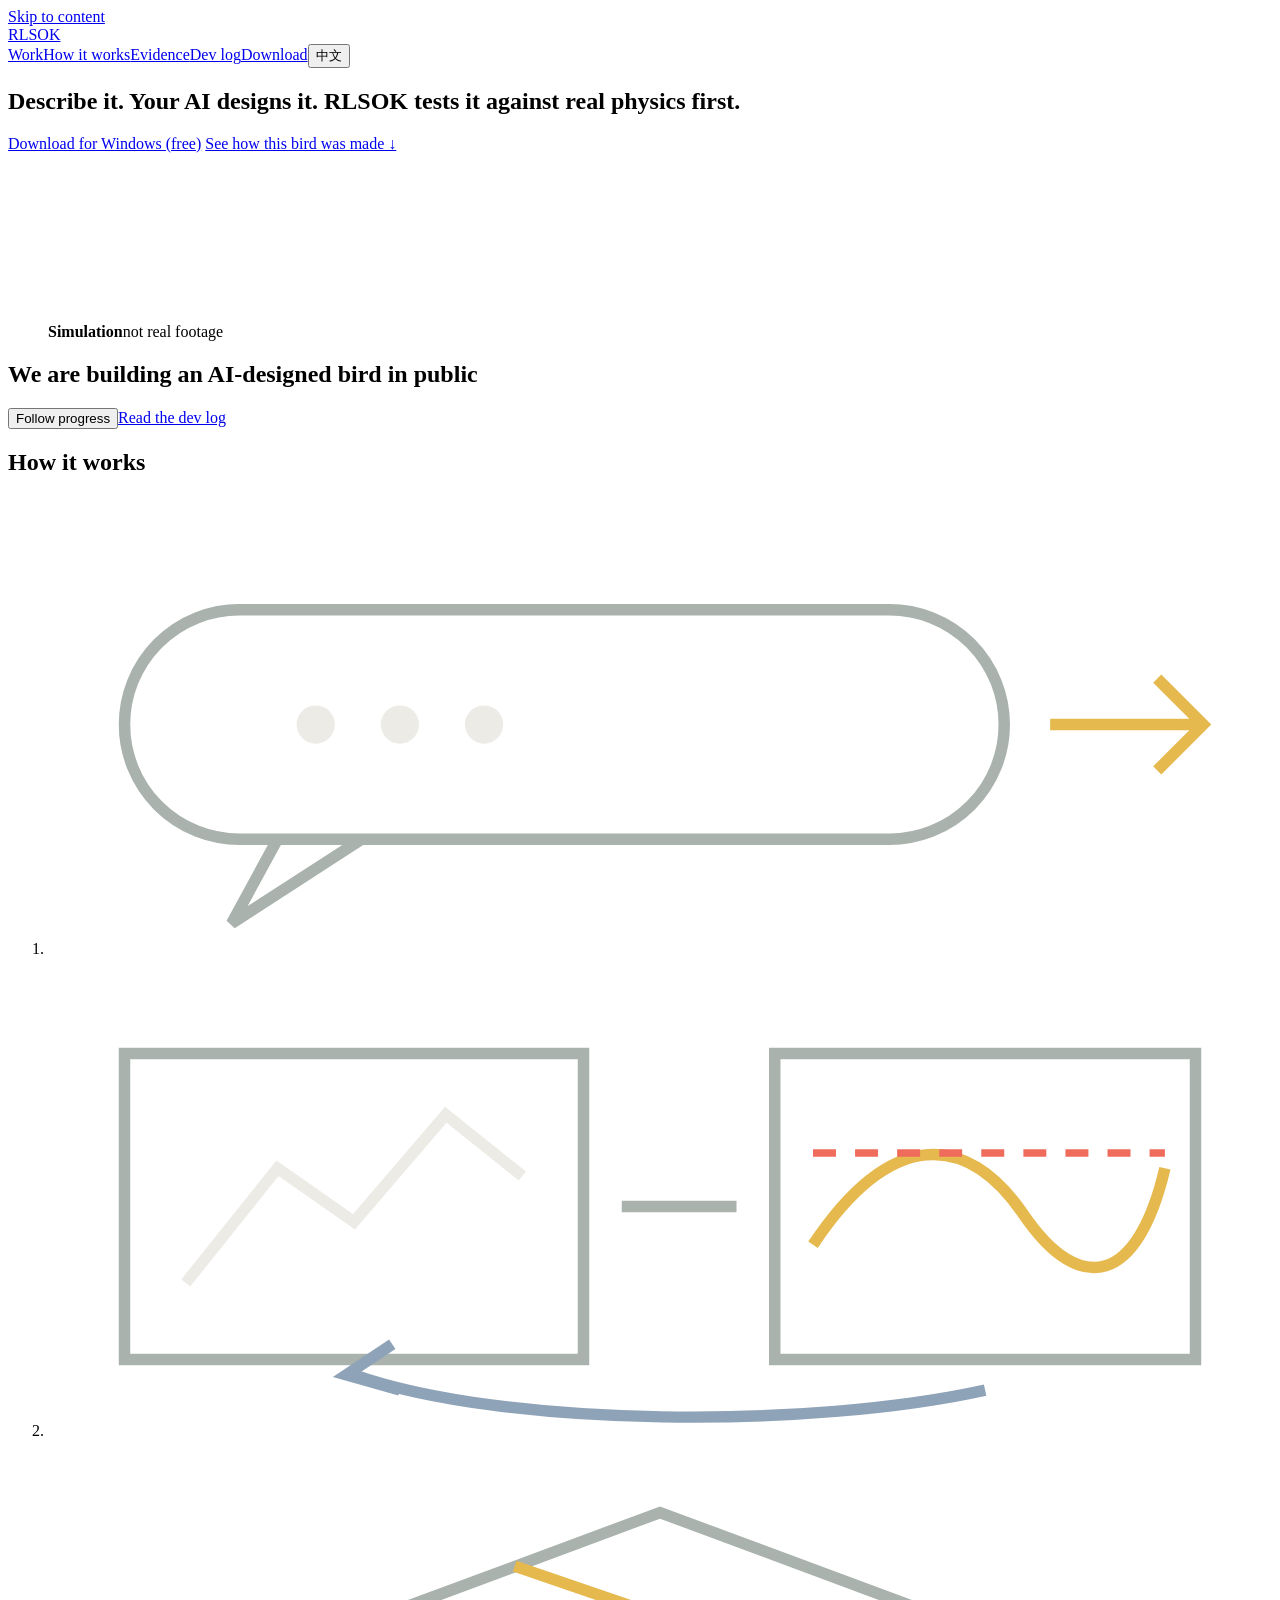
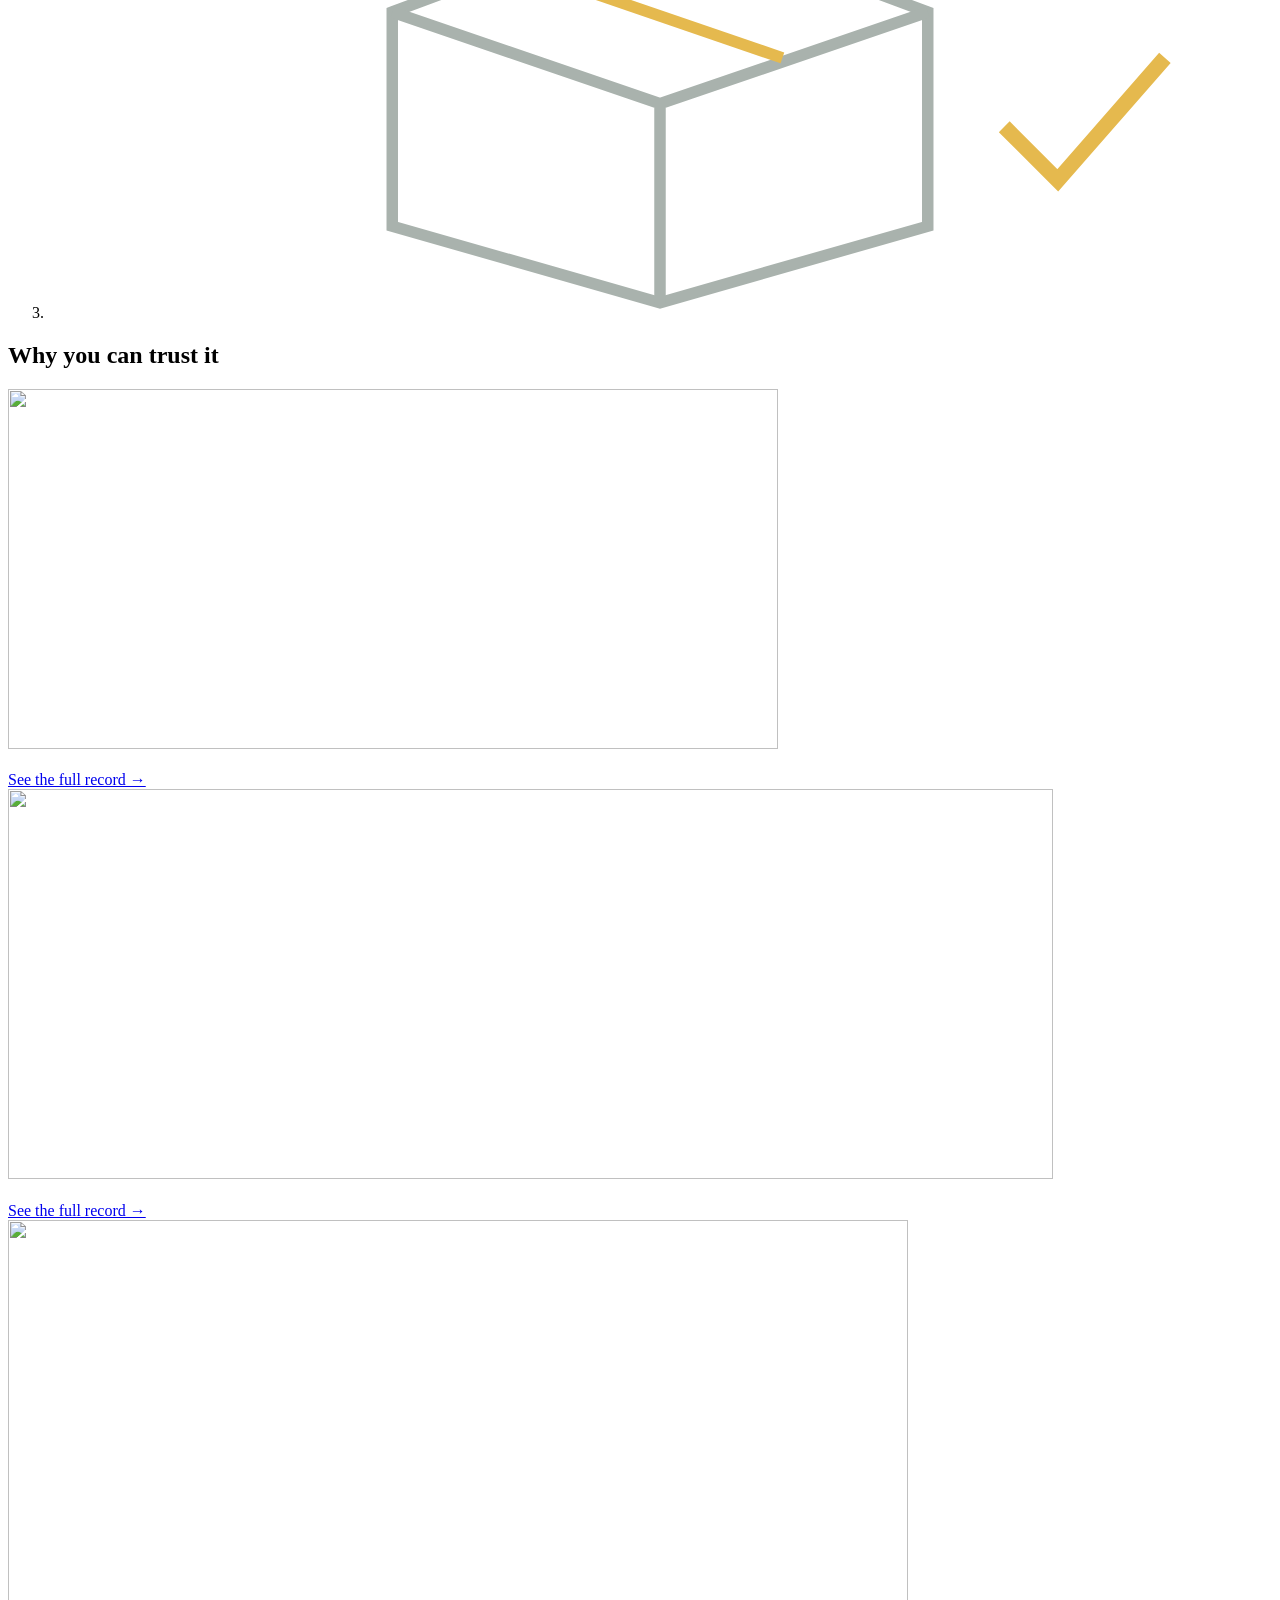
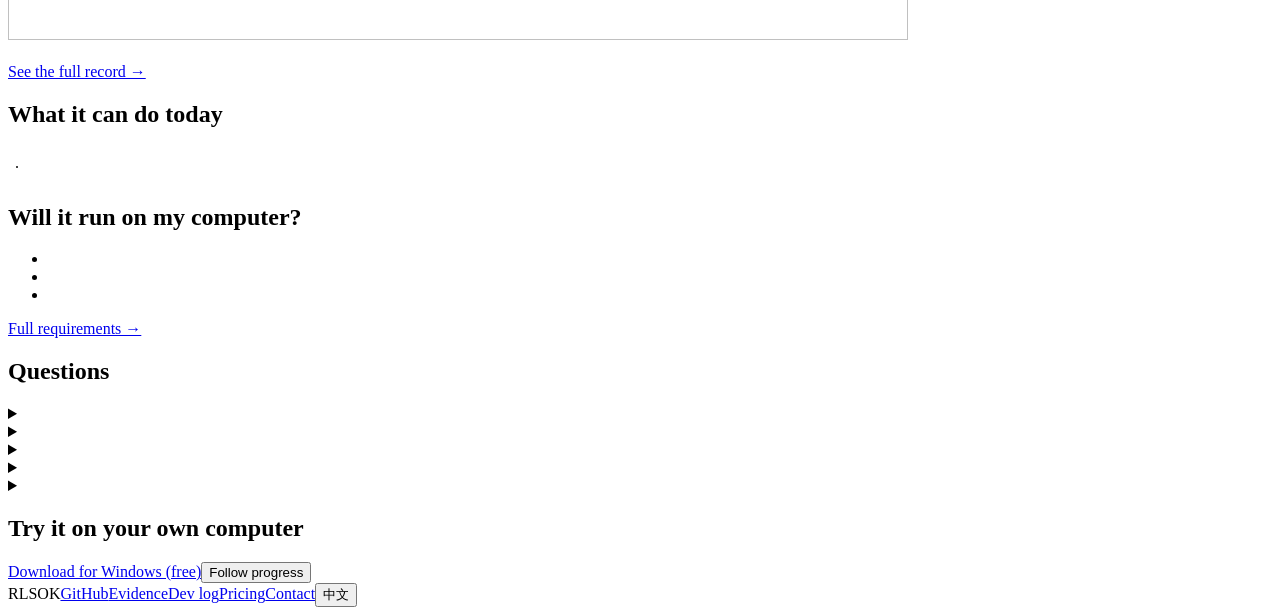
==== commit 1522225a: "site: RLSOK 0.2.0, new site and app experience (UX_SPEC): four status words, bilingual charts and vi" ====
--- a/site/index.html
+++ b/site/index.html
@@ -2,121 +2,116 @@
 <html lang="en">
 <head>
 <meta charset="utf-8"><meta name="viewport" content="width=device-width,initial-scale=1">
-<title>RLSOK — Your AI designs. RLSOK checks it against reality.</title>
-<meta name="description" content="Desktop software: your AI writes the design, RLSOK runs ngspice and MuJoCo on your computer and judges real numbers against frozen criteria. Free download for Windows.">
+<title>RLSOK</title>
+<meta name="description" content="Describe it. Your AI designs it. RLSOK tests it against real physics first. Free desktop software for Windows.">
 <meta name="theme-color" content="#0b0d0c"><link rel="canonical" href="https://rlsok.com/">
-<meta property="og:title" content="RLSOK"><meta property="og:description" content="Your AI designs. RLSOK checks it against reality."><meta property="og:type" content="website"><meta property="og:url" content="https://rlsok.com/"><meta property="og:image" content="https://rlsok.com/social.svg">
-<link rel="icon" href="favicon.svg?v=19345691d2" type="image/svg+xml"><link rel="stylesheet" href="styles.css?v=17ad95bcf0">
-<script src="i18n.js?v=abfffbcae1" defer></script><script src="scope.js?v=73b29d41f4" defer></script><script src="app.js?v=f3aa625698" defer></script>
+<meta property="og:title" content="RLSOK"><meta property="og:description" content="Describe it. Your AI designs it. RLSOK tests it against real physics first."><meta property="og:type" content="website"><meta property="og:url" content="https://rlsok.com/"><meta property="og:image" content="https://rlsok.com/social.svg">
+<link rel="alternate" type="application/rss+xml" title="RLSOK dev log" href="/log/feed.en.xml">
+<link rel="icon" href="/favicon.svg?v=19345691d2" type="image/svg+xml"><link rel="stylesheet" href="/styles.css?v=024869bf0d">
+<script src="/i18n.js?v=02bd13dd49" defer></script><script src="/app.js?v=1c773e2cc1" defer></script>
 </head>
-<body>
+<body data-page="home">
 <a class="skip" href="#main" data-t="skip">Skip to content</a>
-<header class="bar">
-  <a class="brand" href="./">RLSOK</a>
-  <nav aria-label="Main"><a href="#start" data-t="navStart">Get started</a><a href="#cases" data-t="navCases">Cases</a><a href="#req" data-t="navReq">Requirements</a><a class="navdl" href="#download" data-t="navDl">Download</a><button type="button" class="lang" data-lang>中文</button></nav>
-</header>
+<header class="bar"><div class="wrap">
+  <a class="brand" href="/">RLSOK</a>
+  <nav aria-label="Main"><a class="hide-m" href="/#work" data-t="navWork">Work</a><a class="hide-m" href="/#how" data-t="navHow">How it works</a><a class="hide-m" href="/evidence/" data-t="navEvidence">Evidence</a><a class="hide-m" href="/log/" data-t="navLog">Dev log</a><a class="navdl" href="/download/" data-t="navDl">Download</a><button type="button" class="lang" data-lang>中文</button></nav>
+</div></header>
+
 <main id="main">
-<section class="hero wrap" id="download">
-  <h1 data-th="h1">Your AI designs.<br>RLSOK checks it against reality.</h1>
-  <p class="scopesite" data-t="scopeSite"></p>
-  <div class="dl">
-    <a class="btn dlbtn" id="dl-btn" href="https://github.com/ZqiEE/rlsok-engineering/releases/download/v0.1.9/RLSOK-0.1.9-windows-x64.zip"><span id="dl-label" data-t="dlWin">Download for Windows</span><small id="dl-meta"></small></a>
-    <div class="dlside"><p id="dl-os" class="dlos"></p>
-      <div class="mob" id="mob" hidden><button type="button" class="btn alt" id="copy-link" data-t="copyLink">Copy download link</button><a class="btn alt" id="mail-link" data-t="mailLink" href="#">Email it to me</a></div>
-      <p class="dlmeta"><a href="start.html" data-t="dlHow">Install guide</a> · <span data-t="dlFree">Free · runs on your computer · your AI, your GPU</span></p>
-      <p class="sha"><span>SHA256</span> <code data-sha></code><br><a id="rel-page" href="https://github.com/ZqiEE/rlsok-engineering/releases" data-t="relPage">GitHub Releases ↗</a></p></div>
+<section class="hero wrap">
+  <div>
+    <h1 id="h1" data-t="h1_a">Describe it. Your AI designs it. RLSOK tests it against real physics first.</h1>
+    <p class="sub" data-t="heroSub"></p>
+    <div class="cta-row">
+      <a class="btn big" id="dl-main" href="/download/" data-dl><span data-t="dlWin">Download for Windows (free)</span></a>
+      <button type="button" class="btn big" id="share-main" data-share hidden><span data-t="dlPhone">Send the link to my computer</span></button>
+      <a class="btn ghost big" href="#work" data-t="seeBird" data-desktop>See how this bird was made ↓</a>
+      <button type="button" class="btn ghost big" data-follow data-mobile hidden><span data-t="follow">Follow progress</span></button>
+    </div>
+    <p class="dlline" id="dlline"></p>
   </div>
-  <p class="dlwarn" data-t="unsigned"></p>
-  <figure class="scope">
-    <ol class="steps" aria-hidden="true"><li data-s="design" data-t="s_design">Design</li><li data-s="simulate" data-t="s_simulate">Simulate</li><li data-s="fail" data-t="s_fail">Fail</li><li data-s="revise" data-t="s_revise">Read &amp; revise</li><li data-s="pass" data-t="s_pass">Pass</li></ol>
-    <canvas id="scope" role="img" aria-label="Real ngspice output voltage of run r7: revision 2 drops below the 4.85 V limit in one tolerance case; revision 3 stays inside in all 34 cases."></canvas>
-    <figcaption><span id="stage" class="stage" aria-live="off"></span><span class="src"><span data-t="fig1"></span> · <a href="reports/r7.html" data-t="report">Original report ↗</a></span></figcaption>
+  <figure class="film">
+    <video id="hero-video" muted playsinline loop autoplay preload="none" poster="/media/bird_r2f_poster.webp" aria-describedby="hero-cap">
+      <source src="/media/bird_r2f.webm" type="video/webm">
+    </video>
+    <div class="badge"><b data-t="simBadge">Simulation</b><span data-t="simBadgeSub">not real footage</span></div>
+    <figcaption id="hero-cap" data-t="heroCap"></figcaption>
   </figure>
 </section>
 
-<section class="wrap block" id="bird">
-  <div class="robot">
-    <figure class="video"><video src="media/bird_r2_mission.mp4#t=0.5" poster="media/bird_r2_poster.webp" muted playsinline controls preload="metadata" aria-describedby="fig3"></video><figcaption id="fig3" data-t="fig3"></figcaption></figure>
-    <a class="case flat" id="bird-dl" href="https://github.com/ZqiEE/rlsok-engineering/releases/download/bird-r2-3/RLSOK-bird-R2-build-package.zip"><span class="k" data-t="birdk"></span><b class="big" id="v-bird">24/24</b><span class="d" data-t="bird"></span><span class="tag warn" data-t="birdTag">Simulation only · unverified</span><span class="d" data-t="birdDl"></span><span class="d sha">SHA256 <code data-sha-bird></code></span></a>
+<section class="wrap" id="work">
+  <div class="progress">
+    <div><h2 data-t="progT">We are building an AI-designed bird in public</h2><ol class="psteps" id="psteps"></ol></div>
+    <div class="pbtns"><button type="button" class="btn" data-follow><span data-t="follow">Follow progress</span></button><a class="btn ghost" href="/log/" data-t="seeLog">Read the dev log</a></div>
   </div>
-  <figure class="chart"><img src="media/bird_r2_charts.png?v=339352d0f6" width="1560" height="936" alt="" loading="lazy"><figcaption data-t="fig3b"></figcaption></figure>
 </section>
 
-<section id="start" class="wrap block">
-  <h2 class="label" data-t="qsT">Up and running in 3 minutes</h2>
-  <ol class="quick">
-    <li><img src="media/shot-setup.webp?v=00653d30d2" width="1280" height="800" alt="" loading="lazy"><div><span class="n">01</span><b data-t="q1">Double-click “Install RLSOK”. Three setup questions.</b><span class="m" id="q1m" data-t="q1m"></span></div></li>
-    <li><img src="media/shot-examples.webp?v=25c362b570" width="1280" height="800" alt="" loading="lazy"><div><span class="n">02</span><b data-t="q2">Pick an example. Press Run.</b><span class="m" data-t="q2m"></span></div></li>
-    <li><img src="media/shot-g1.webp?v=9e8ea45a87" width="1280" height="800" alt="" loading="lazy"><div><span class="n">03</span><b data-t="q3">Read the result. Every number says verified or not.</b><span class="m" id="q3m"></span></div></li>
+<section class="wrap block" id="how">
+  <h2 data-t="howT">How it works</h2>
+  <ol class="how">
+    <li><svg viewBox="0 0 320 120" aria-hidden="true"><rect x="20" y="30" width="230" height="60" rx="30" fill="none" stroke="#a9b2ad" stroke-width="3"/><circle cx="70" cy="60" r="5" fill="#ecebe5"/><circle cx="92" cy="60" r="5" fill="#ecebe5"/><circle cx="114" cy="60" r="5" fill="#ecebe5"/><path d="M60 90 L48 112 L82 90" fill="none" stroke="#a9b2ad" stroke-width="3"/><path d="M262 60 h40 m-12 -12 l12 12 l-12 12" fill="none" stroke="#e5b94e" stroke-width="3"/></svg>
+      <h3 data-t="how1T"></h3><p data-t="how1"></p></li>
+    <li><svg viewBox="0 0 320 120" aria-hidden="true"><rect x="20" y="20" width="120" height="80" fill="none" stroke="#a9b2ad" stroke-width="3"/><path d="M36 80 L60 50 L80 64 L104 36 L124 52" fill="none" stroke="#ecebe5" stroke-width="3"/><path d="M150 60 h30" stroke="#a9b2ad" stroke-width="3"/><rect x="190" y="20" width="110" height="80" fill="none" stroke="#a9b2ad" stroke-width="3"/><path d="M200 70 C220 40 240 40 255 62 S285 80 292 50" fill="none" stroke="#e5b94e" stroke-width="3"/><path d="M200 46 h92" stroke="#ef6b5b" stroke-width="2" stroke-dasharray="6 5"/><path d="M245 108 C200 118 120 118 80 104" fill="none" stroke="#8fa3b8" stroke-width="3"/><path d="M90 96 l-12 8 l14 4" fill="none" stroke="#8fa3b8" stroke-width="3"/></svg>
+      <h3 data-t="how2T"></h3><p data-t="how2"></p></li>
+    <li><svg viewBox="0 0 320 120" aria-hidden="true"><path d="M90 40 L160 14 L230 40 L230 96 L160 116 L90 96 Z" fill="none" stroke="#a9b2ad" stroke-width="3"/><path d="M90 40 L160 64 L230 40 M160 64 V116" fill="none" stroke="#a9b2ad" stroke-width="3"/><path d="M122 28 L192 52" stroke="#e5b94e" stroke-width="3"/><path d="M250 70 l14 14 l28 -32" fill="none" stroke="#e5b94e" stroke-width="4"/></svg>
+      <h3 data-t="how3T"></h3><p data-t="how3"></p></li>
   </ol>
 </section>
 
-<section id="cases" class="wrap block">
-  <h2 class="label" data-t="casesT">Real cases</h2>
-  <div class="cases">
-    <a class="case" href="reports/r7.html"><span class="k" data-t="c7k"></span><b class="big" id="v-r7">34/34</b><span class="d" data-t="c7"></span><span class="tag warn" data-t="IDEAL">Ideal only</span></a>
-    <a class="case" href="reports/r4.html"><span class="k" data-t="c4k"></span><b class="big" data-t="c4v">6.6 W &lt; 13 W</b><span class="d" data-t="c4"></span><span class="tag" data-t="INFEASIBLE">Infeasible</span></a>
-    <a class="case" href="case.html?id=duck_level2"><span class="k" data-t="cdk"></span><b class="big ok" id="v-duck">10/10</b><span class="d" id="v-duck-d"></span><canvas class="spark" id="duck-spark" aria-hidden="true"></canvas><span class="tag ok" data-t="VERIFIED">Verified</span></a>
+<section class="wrap block">
+  <h2 data-t="trustT">Why you can trust it</h2>
+  <div class="stories">
+    <article class="story"><img data-i="story_r4" data-alt="alt_r4" src="/media/story_r4.en.webp?v=5646d5f144" width="770" height="360" alt="" loading="lazy">
+      <div><h3 data-t="s1T"></h3><p data-t="s1"></p><a class="more" href="/case.html?id=r4" data-t="more">See the full record →</a></div></article>
+    <article class="story"><img data-i="story_r7" data-alt="alt_r7" src="/media/story_r7.en.webp?v=cf7c83e474" width="1045" height="390" alt="" loading="lazy">
+      <div><h3 data-t="s2T"></h3><p data-t="s2"></p><a class="more" href="/case.html?id=r7" data-t="more">See the full record →</a></div></article>
+    <article class="story"><img data-i="story_duck" data-alt="alt_duck" src="/media/story_duck.en.webp?v=83136f1c3f" width="900" height="420" alt="" loading="lazy">
+      <div><h3 data-t="s3T"></h3><p data-t="s3"></p><a class="more" href="/case.html?id=duck_level2" data-t="more">See the full record →</a></div></article>
   </div>
 </section>
 
 <section class="wrap block">
-  <div class="robot">
-    <figure class="video"><video src="media/g1_nominal.mp4#t=0.5" muted playsinline controls preload="metadata" aria-describedby="fig2"></video><figcaption id="fig2" data-t="fig2"></figcaption></figure>
-    <a class="case flat" href="case.html?id=g1_level1"><span class="k" data-t="g1k"></span><b class="big ok" id="v-g1">10/10</b><span class="d" data-t="g1"></span><span class="tag ok" data-t="VERIFIED">Verified</span></a>
-  </div>
+  <h2 data-t="capsT">What it can do today</h2>
+  <div class="tblwrap"><table class="tbl caps stack"><tbody>
+    <tr><td data-t="cap1"></td><td data-t="cap1s"></td></tr>
+    <tr><td data-t="cap2"></td><td data-t="cap2s"></td></tr>
+    <tr><td data-t="cap3"></td><td><span data-t="cap3s"></span> · <span class="st sim" data-t="st_sim"></span></td></tr>
+    <tr><td data-t="cap4"></td><td data-t="cap4s"></td></tr>
+  </tbody></table></div>
 </section>
 
 <section class="wrap block">
-  <div class="shot2">
-    <figure><img src="media/shot-buck.webp?v=f7593d897e" width="1280" height="800" alt="" loading="lazy"><figcaption data-t="shotBuck"></figcaption></figure>
-    <figure><img src="media/shot-pc.webp?v=59a84ed2a2" width="1280" height="800" alt="" loading="lazy"><figcaption data-t="shotPc"></figcaption></figure>
-  </div>
+  <h2 data-t="reqT">Will it run on my computer?</h2>
+  <ul class="plain"><li data-t="req1"></li><li data-t="req2"></li><li data-t="req3"></li></ul>
+  <a class="linkmore" href="/download/#req" data-t="reqMore">Full requirements →</a>
 </section>
 
-<section id="req" class="wrap block">
-  <h2 class="label" data-t="reqT">System requirements</h2>
-  <div class="req">
-    <table class="eng">
-      <thead><tr><th data-t="rUse">Use</th><th data-t="rNeed">You need</th></tr></thead>
-      <tbody>
-        <tr><td data-t="rBasic">Circuits · robot walking benchmark</td><td data-t="rBasicN"></td></tr>
-        <tr><td data-t="rTrain">Robot training on this PC</td><td data-t="rTrainN"></td></tr>
-        <tr><td data-t="rCloud">No suitable GPU</td><td data-t="rCloudN"></td></tr>
-        <tr><td data-t="rTested">Tested machine</td><td>i7-10750H · 16 GB · GTX 1650 Ti 4 GB · Windows 11</td></tr>
-      </tbody>
-    </table>
-    <div>
-      <h3 class="label" data-t="tiT">What a GTX 1650 Ti (4 GB) does — measured</h3>
-      <table class="eng ti" id="ti"><tbody></tbody></table>
-    </div>
-  </div>
-  <p class="note" data-t="reqNote"></p>
+<section class="wrap block faq">
+  <h2 data-t="faqT">Questions</h2>
+  <details><summary data-t="q1"></summary><p data-t="a1"></p></details>
+  <details><summary data-t="q2"></summary><p data-t="a2"></p></details>
+  <details><summary data-t="q3"></summary><p data-t="a3"></p></details>
+  <details><summary data-t="q4"></summary><p data-t="a4"></p></details>
+  <details><summary data-t="q5"></summary><p data-t="a5"></p></details>
 </section>
 
-<section id="engines" class="wrap block">
-  <h2 class="label" data-t="engT">Engine status</h2>
-  <table class="eng">
-    <thead><tr><th data-t="eEngine">Engine</th><th data-t="eDomain">Domain</th><th data-t="eState">Status</th></tr></thead>
-    <tbody>
-      <tr><td>ngspice 46</td><td data-t="e_ngspice"></td><td><span class="tag ok" data-t="VERIFIED"></span></td></tr>
-      <tr><td>MuJoCo 3.16</td><td data-t="e_mujoco"></td><td><span class="tag ok" data-t="VERIFIED"></span></td></tr>
-      <tr><td>brax PPO</td><td data-t="e_train"></td><td><span class="tag ok" data-t="VERIFIED"></span></td></tr>
-      <tr><td>mjlab</td><td data-t="e_mjlab"></td><td><span class="tag" data-t="UNVERIFIED"></span></td></tr>
-      <tr><td>Verilator · Vortex</td><td data-t="e_rtl"></td><td><span class="tag ok" data-t="VERIFIED"></span></td></tr>
-      <tr><td>RLSOK flap-aero</td><td data-t="e_flap"></td><td><span class="tag ok" data-t="VERIFIED"></span></td></tr>
-      <tr><td>RLSOK bird-attitude</td><td data-t="e_batt"></td><td><span class="tag warn" data-t="FAILED"></span></td></tr>
-      <tr><td>RLSOK two-wing · UVLM</td><td data-t="e_bird"></td><td><span class="tag warn" data-t="FAILED"></span></td></tr>
-      <tr><td>CalculiX</td><td data-t="e_ccx"></td><td><span class="tag plan" data-t="PLANNED"></span></td></tr>
-      <tr><td>OpenFOAM</td><td data-t="e_foam"></td><td><span class="tag plan" data-t="PLANNED"></span></td></tr>
-    </tbody>
-  </table>
-  <p class="note" data-t="eNote"></p>
-</section>
-
-<section class="wrap block cta">
-  <h2 data-t="ctaT">Run it on your own computer</h2><p data-t="cta"></p><a class="btn" href="#download" data-t="ctaBtn">Download →</a>
+<section class="wrap cta">
+  <h2 data-t="ctaT">Try it on your own computer</h2><p data-t="cta"></p>
+  <div class="cta-row"><a class="btn big" href="/download/" data-dl><span data-t="dlWin">Download for Windows (free)</span></a><button type="button" class="btn big" data-share hidden><span data-t="dlPhone">Send the link to my computer</span></button><button type="button" class="btn ghost big" data-follow><span data-t="follow">Follow progress</span></button></div>
 </section>
 </main>
-<footer class="wrap foot"><span class="brand">RLSOK</span><a href="start.html" data-t="dlHow">Install guide</a><a href="https://github.com/ZqiEE/rlsok-engineering">GitHub ↗</a><a href="downloads/rlsok-evidence-preview.zip">Evidence (.zip)</a><span class="muted" data-t="footer"></span></footer>
+
+<footer class="foot"><div class="wrap">
+  <span class="brand">RLSOK</span><a href="https://github.com/ZqiEE/rlsok-engineering" data-t="footGit">GitHub</a><a href="/evidence/" data-t="navEvidence">Evidence</a><a href="/log/" data-t="navLog">Dev log</a><a href="/pricing/" data-t="footPricing">Pricing</a><a href="https://github.com/ZqiEE/rlsok-engineering/issues" data-t="footContact">Contact</a><button type="button" class="lang" data-lang>中文</button><span class="cr" data-t="footer"></span>
+</div></footer>
+
+<dialog id="dlg-follow" aria-labelledby="dlg-follow-t"><button type="button" class="x" data-close aria-label="Close">×</button>
+  <h2 id="dlg-follow-t" data-t="followT">Follow the bird</h2><p data-t="followP"></p>
+  <div class="dlist"><a class="btn ghost" id="rss-link" href="/log/feed.en.xml"><span data-t="followRss">Subscribe to the dev log (RSS)</span></a><a class="btn ghost" href="https://github.com/ZqiEE/rlsok-engineering/releases"><span data-t="followGh">Watch new releases on GitHub</span></a><button type="button" class="btn ghost" data-copy="page"><span data-t="followCopy">Copy this page’s link</span></button></div>
+</dialog>
+<dialog id="dlg-share" aria-labelledby="dlg-share-t"><button type="button" class="x" data-close aria-label="Close">×</button>
+  <h2 id="dlg-share-t" data-t="shareT">Send the download link to your computer</h2><p data-t="shareP"></p>
+  <div class="dlist"><button type="button" class="btn" data-sys-share><span data-t="shareSys">Share…</span></button><a class="btn ghost" id="mail-self" href="mailto:"><span data-t="shareMail">Email it to myself</span></a><button type="button" class="btn ghost" data-copy="dl"><span data-t="shareCopy">Copy the download link</span></button></div>
+  <code class="code" id="share-url"></code>
+</dialog>
 </body></html>
